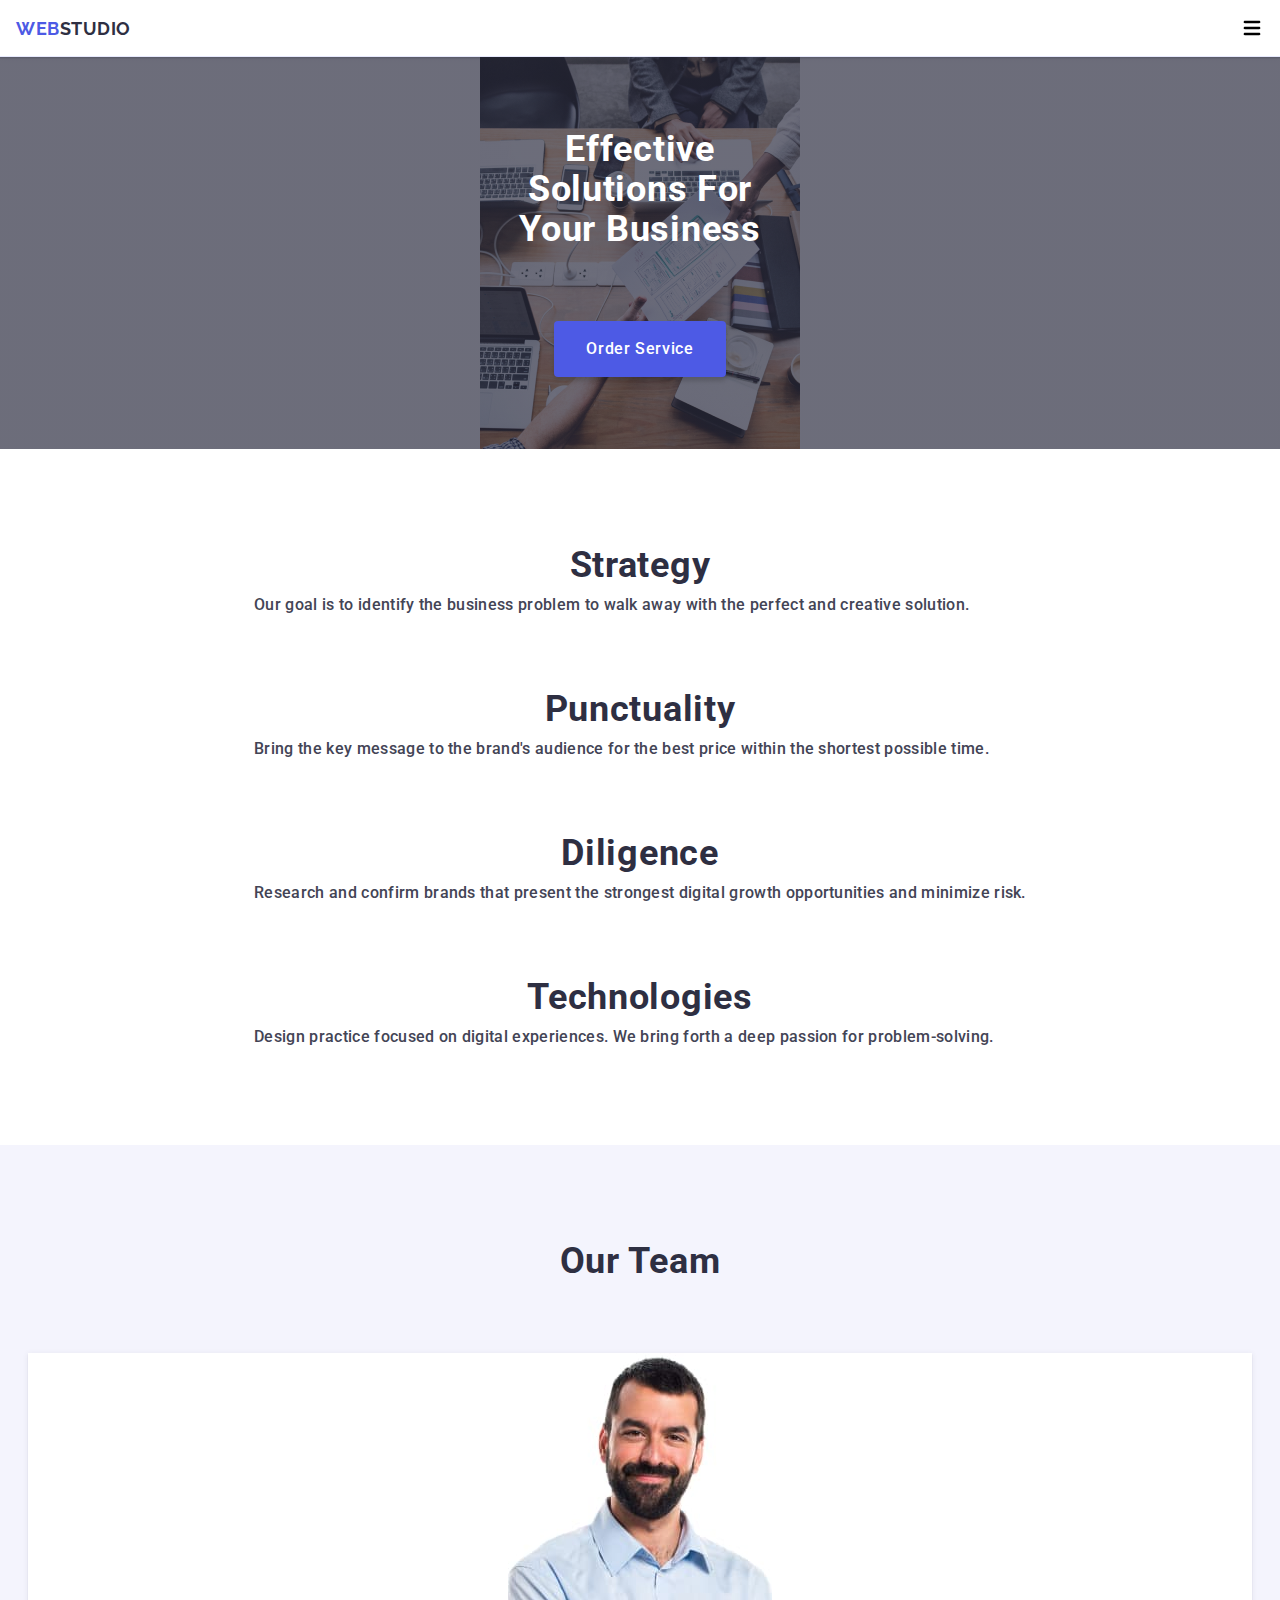
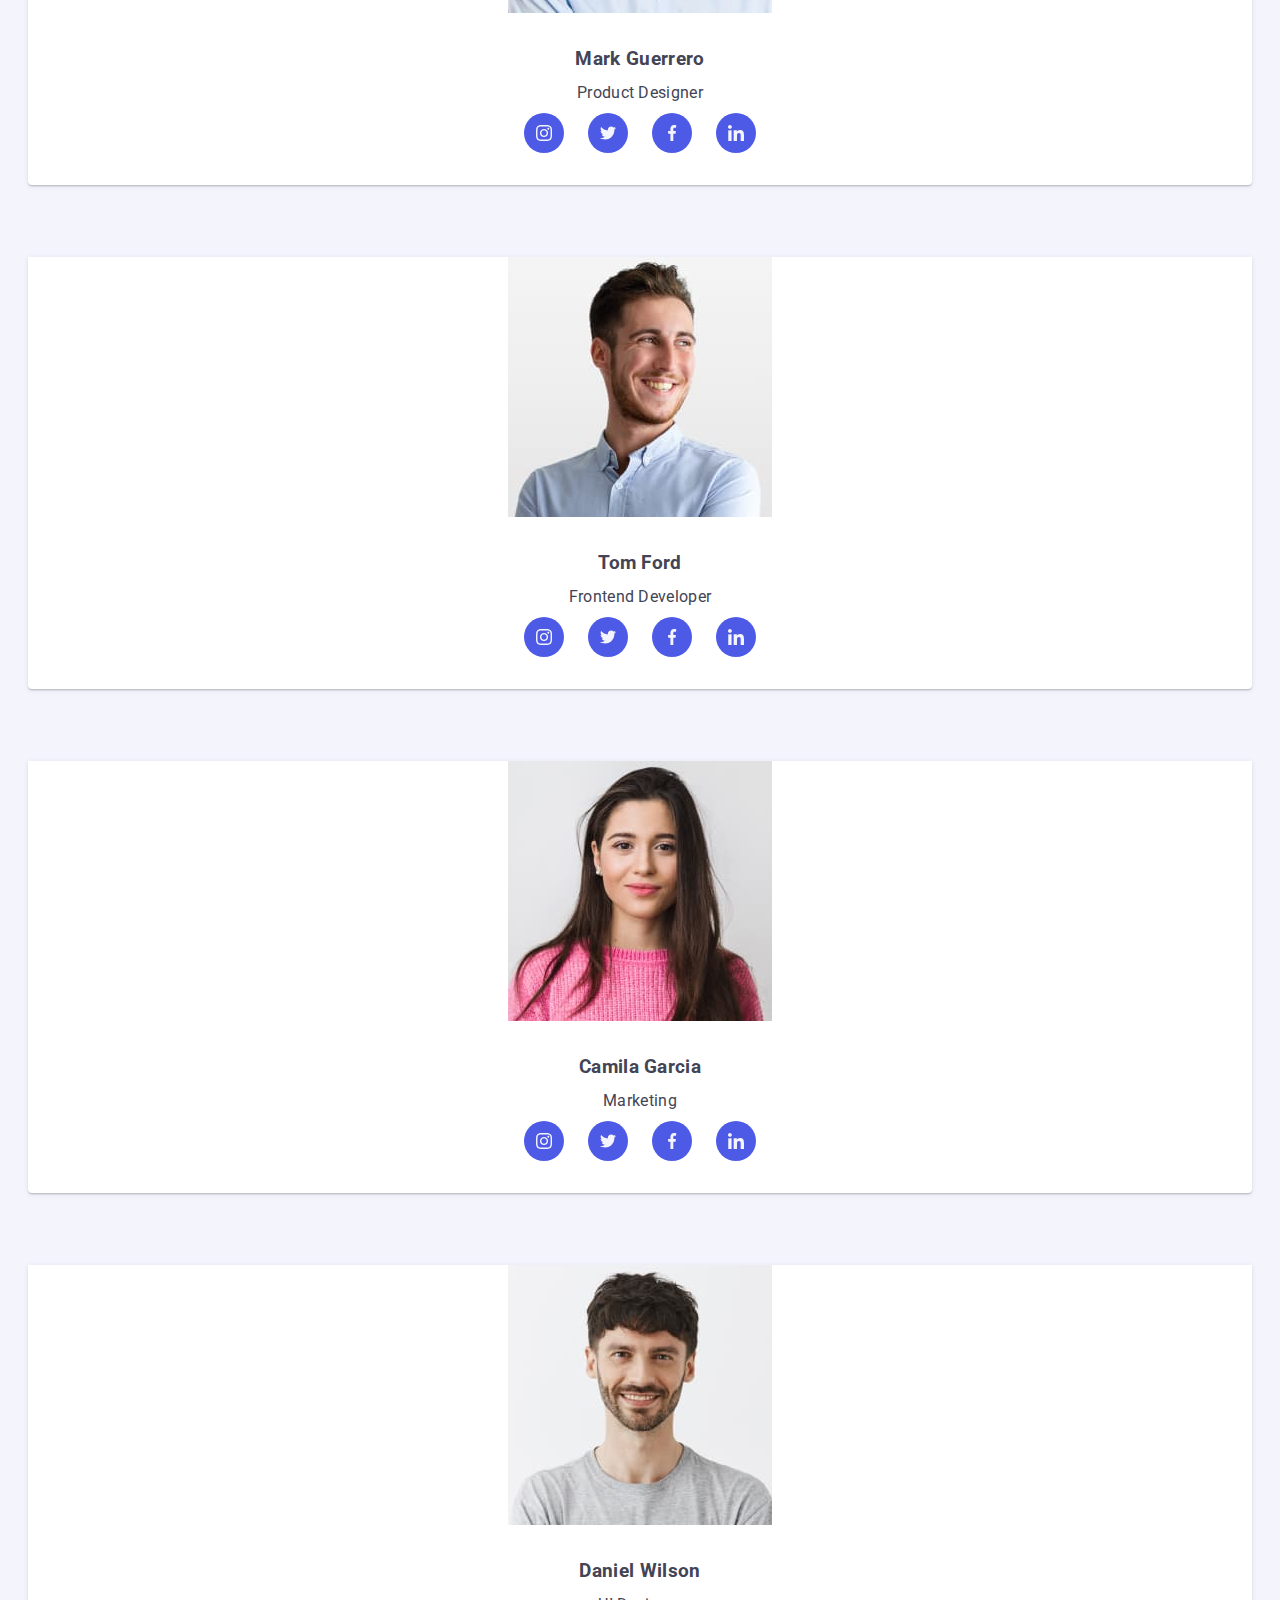
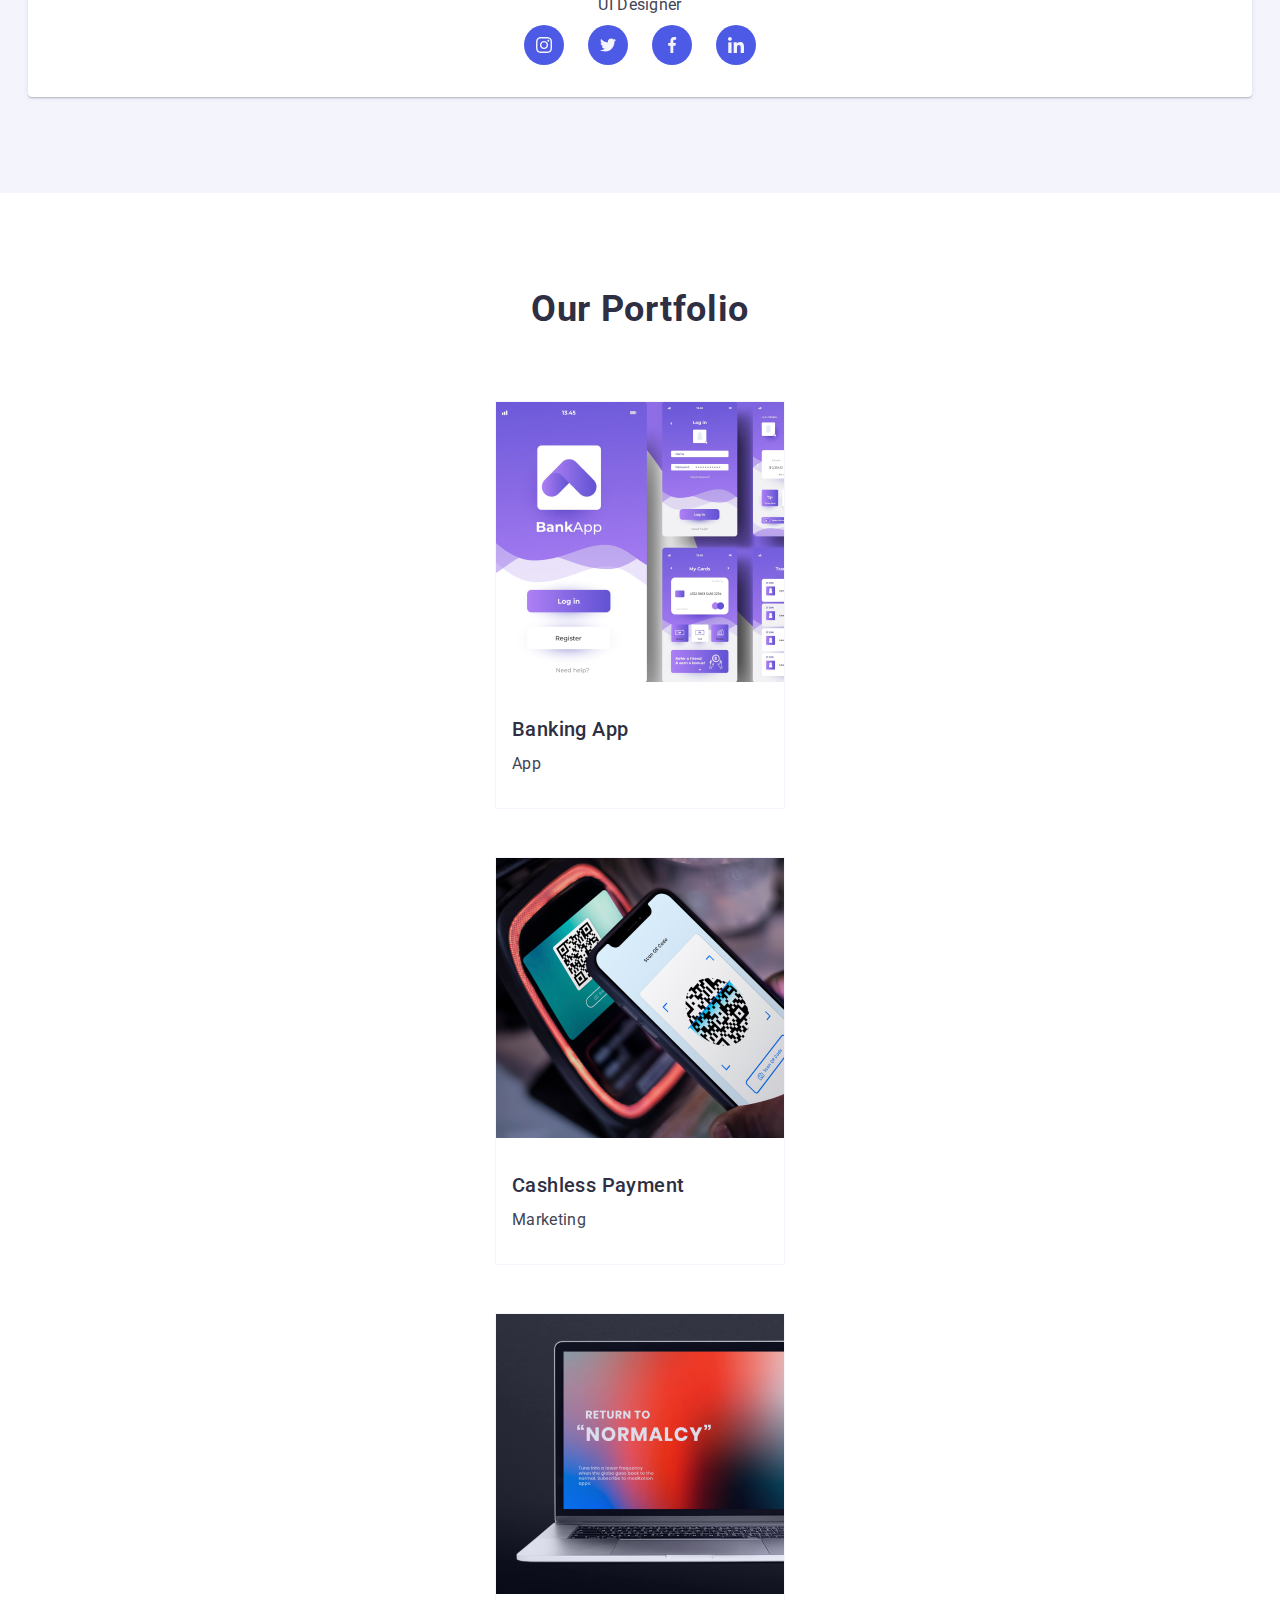
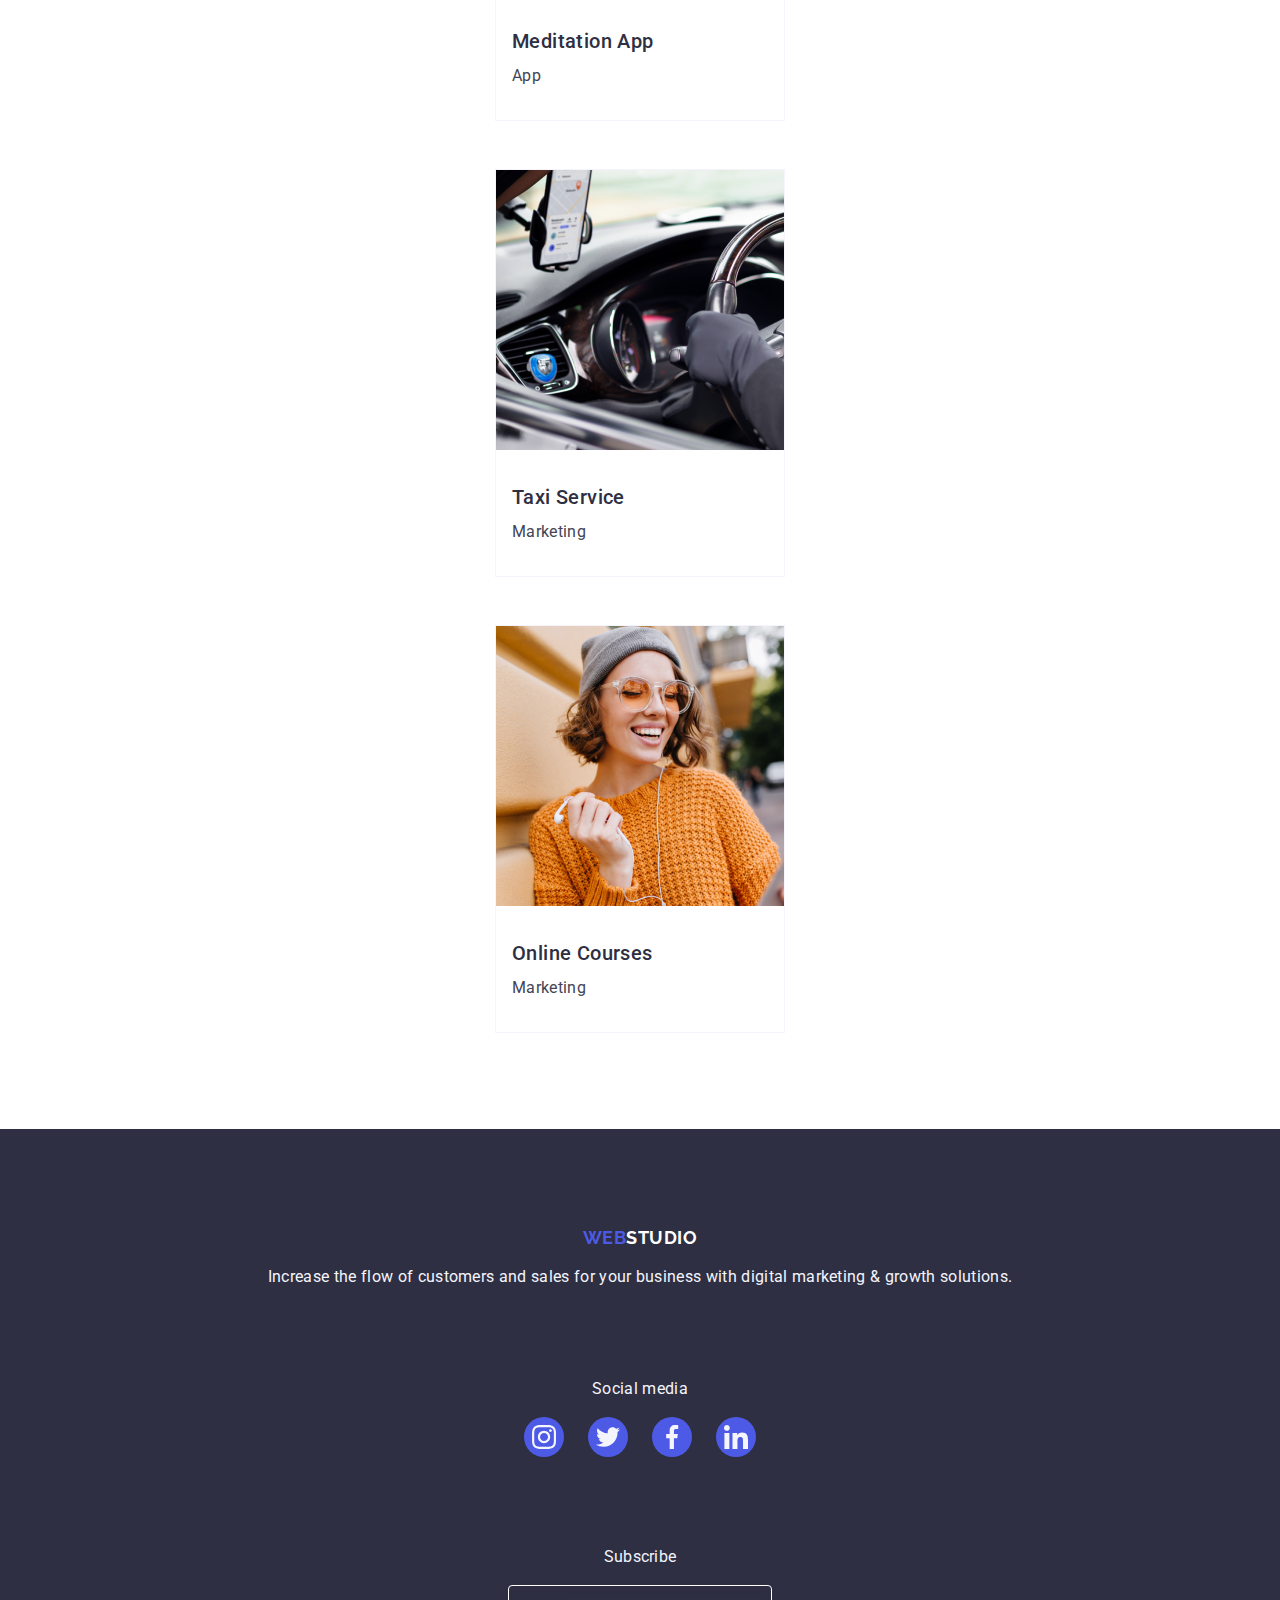
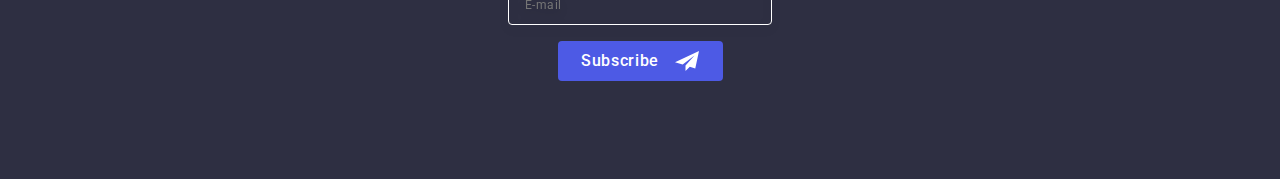
==== index.html @ 16dab391 "kaks" ====
<!DOCTYPE html>
<html lang="en">
<head>
    <meta charset="UTF-8">
    <meta name="description" content="web develop"/>
    <meta name="viewport" content="width=device-width, initial-scale=1.0">
    <link rel="preconnect" href="https://fonts.googleapis.com">
    <link rel="preconnect" href="https://fonts.gstatic.com" crossorigin>
    <link href="https://fonts.googleapis.com/css2?family=Raleway:wght@700&family=Roboto:wght@400;500;700&display=swap" rel="stylesheet">
    <link rel="stylesheet" href="https://cdn.jsdelivr.net/npm/modern-normalize@2.0.0/modern-normalize.min.css">
    <link rel="stylesheet" href="./css/styles.css"/>
    <title>WebStudio</title>
</head>
<body>

<header class="header">
    <div class="box-header container">
        <a class="logo-header" href="./index.html"><span class="blue">Web</span>Studio</a>
        <svg class="icon-menu-header" width="24" height="24">
            <use href="./images/icons.svg#main-menu"></use>
        </svg>
    </div>
</header>

<main>

    <section class="section-one">
        <div class="section-one-box container">
        <h1 class="title-main">Effective Solutions for Your Business</h1>
            <button class="button-main" type="button">Order Service</button>
        </div>
    </section>

    <section class="section-two">
        <div class="box-section-two">
            <ul class="list-strategy container">
                <li class="option-list-strategy">
                    <h3 class="title-list-strategy">Strategy</h3>
                    <p class="paragraf-list-strategy">Our goal is to identify the business problem to walk away with the perfect and creative solution.</p>
                </li>
                <li class="option-list-strategy">
                    <h3 class="title-list-strategy">Punctuality</h3>
                    <p class="paragraf-list-strategy">Bring the key message to the brand's audience for the best price within the shortest possible time.</p>
                </li>
                <li class="option-list-strategy">
                    <h3 class="title-list-strategy">Diligence</h3>
                    <p class="paragraf-list-strategy">Research and confirm brands that present the strongest digital growth opportunities and minimize risk.</p>
                </li>
                <li class="option-list-strategy">
                    <h3 class="title-list-strategy">Technologies</h3>
                    <p class="paragraf-list-strategy">Design practice focused on digital experiences. We bring forth a deep passion for problem-solving.</p>
                </li>
            </ul>
     </div>
    </section>

    <section class="section-three">
        <div class="box-section-three container">
            <h2 class="title-section-three">Our Team</h2>
            <ul class="list-our-team">
                    <li class="option-list-our-team">


                            <img src="./images/markguerrero.jpg" alt="Mark Guerrero, Product Designer"/>


                                <div class="box-list-our-team">
                                    <h3 class="title-box-our-team">Mark Guerrero</h3>
                                    <p class="paragraf-list-our-team">Product Designer</p>
                                        <ul class="list-icon-contacts">
                                            <li class="option-icon">
                                                <a class="circle-icon" href="https://www.instagram.com/m">
                                                    <svg class="icon-social-networks" width="16" height="16">
                                                        <use href="./images/icons.svg#icon-instagram"/>
                                                    </svg>
                                                </a>
                                            </li>
                                            <li class="option-icon">
                                                <a class="circle-icon" href="https://www.twitter.com/">
                                                    <svg class="icon-social-networks" width="16" height="16">
                                                        <use href="./images/icons.svg#icon-twitter"/>
                                                    </svg>
                                                </a>
                                            </li>
                                            <li class="option-icon">
                                                <a class="circle-icon" href="https://www.facebook.com/">
                                                    <svg class="icon-social-networks" width="16" height="16">
                                                        <use href="./images/icons.svg#icon-facebook"/>
                                                    </svg>
                                                </a>
                                            </li>
                                            <li class="option-icon">
                                                <a class="circle-icon" href="https://www.linkedin.com/">
                                                    <svg class="icon-social-networks" width="16" height="16">
                                                        <use href="./images/icons.svg#icon-linkedin"/>
                                                    </svg>
                                                </a>
                                            </li>
                                        </ul>
                                </div> 
                    </li>

                    <li class="option-list-our-team">


                        <img src="./images/tomford.jpg" alt="Tom Ford, Frontend Developer"/>


                            <div class="box-list-our-team">
                                <h3 class="title-box-our-team">Tom Ford</h3>
                                <p class="paragraf-list-our-team">Frontend Developer</p>
                                    <ul class="list-icon-contacts">
                                        <li class="option-icon">
                                            <a class="circle-icon" href="https://www.instagram.com/m">
                                                <svg class="icon-social-networks" width="16" height="16">
                                                    <use href="./images/icons.svg#icon-instagram"/>
                                                </svg>
                                            </a>
                                        </li>
                                        <li class="option-icon">
                                            <a class="circle-icon" href="https://www.twitter.com/">
                                                <svg class="icon-social-networks" width="16" height="16">
                                                    <use href="./images/icons.svg#icon-twitter"/>
                                                </svg>
                                            </a>
                                        </li>
                                        <li class="option-icon">
                                            <a class="circle-icon" href="https://www.facebook.com/">
                                                <svg class="icon-social-networks" width="16" height="16">
                                                    <use href="./images/icons.svg#icon-facebook"/>
                                                </svg>
                                            </a>
                                        </li>
                                        <li class="option-icon">
                                            <a class="circle-icon" href="https://www.linkedin.com/">
                                                <svg class="icon-social-networks" width="16" height="16">
                                                    <use href="./images/icons.svg#icon-linkedin"/>
                                                </svg>
                                            </a>
                                        </li>
                                    </ul>
                            </div> 
                </li>

                <li class="option-list-our-team">


                    <img src="./images/camilagarcia.jpg" alt="Camila Garcia, Marketing"/>


                        <div class="box-list-our-team">
                            <h3 class="title-box-our-team">Camila Garcia</h3>
                            <p class="paragraf-list-our-team">Marketing</p>
                                <ul class="list-icon-contacts">
                                    <li class="option-icon">
                                        <a class="circle-icon" href="https://www.instagram.com/m">
                                            <svg class="icon-social-networks" width="16" height="16">
                                                <use href="./images/icons.svg#icon-instagram"/>
                                            </svg>
                                        </a>
                                    </li>
                                    <li class="option-icon">
                                        <a class="circle-icon" href="https://www.twitter.com/">
                                            <svg class="icon-social-networks" width="16" height="16">
                                                <use href="./images/icons.svg#icon-twitter"/>
                                            </svg>
                                        </a>
                                    </li>
                                    <li class="option-icon">
                                        <a class="circle-icon" href="https://www.facebook.com/">
                                            <svg class="icon-social-networks" width="16" height="16">
                                                <use href="./images/icons.svg#icon-facebook"/>
                                            </svg>
                                        </a>
                                    </li>
                                    <li class="option-icon">
                                        <a class="circle-icon" href="https://www.linkedin.com/">
                                            <svg class="icon-social-networks" width="16" height="16">
                                                <use href="./images/icons.svg#icon-linkedin"/>
                                            </svg>
                                        </a>
                                    </li>
                                </ul>
                        </div> 
            </li>

            <li class="option-list-our-team">


                <img src="./images/danielwilson.jpg" alt="Daniel Wilson, UI Designer"/>


                    <div class="box-list-our-team">
                        <h3 class="title-box-our-team">Daniel Wilson</h3>
                        <p class="paragraf-list-our-team">UI Designer</p>
                            <ul class="list-icon-contacts">
                                <li class="option-icon">
                                    <a class="circle-icon" href="https://www.instagram.com/m">
                                        <svg class="icon-social-networks" width="16" height="16">
                                            <use href="./images/icons.svg#icon-instagram"/>
                                        </svg>
                                    </a>
                                </li>
                                <li class="option-icon">
                                    <a class="circle-icon" href="https://www.twitter.com/">
                                        <svg class="icon-social-networks" width="16" height="16">
                                            <use href="./images/icons.svg#icon-twitter"/>
                                        </svg>
                                    </a>
                                </li>
                                <li class="option-icon">
                                    <a class="circle-icon" href="https://www.facebook.com/">
                                        <svg class="icon-social-networks" width="16" height="16">
                                            <use href="./images/icons.svg#icon-facebook"/>
                                        </svg>
                                    </a>
                                </li>
                                <li class="option-icon">
                                    <a class="circle-icon" href="https://www.linkedin.com/">
                                        <svg class="icon-social-networks" width="16" height="16">
                                            <use href="./images/icons.svg#icon-linkedin"/>
                                        </svg>
                                    </a>
                                </li>
                            </ul>
                    </div> 
                </li>

            </ul>

        </div>

    </section>

    <section class="section-four">

        <div class="box-section-four container">

            <h2 class="title-section-four">Our Portfolio</h2>

            
            <ul class="list-our-portfolio">

                    <li class="option-list-section-four">
                        <img src="./images/bankingapp.jpg" alt="Banking App for users"/>
                        
                        <div class="paragraf-and-title">
                            <h3 class="title-option-section-four">Banking App</h3>
                            <p class="paragraf-option-section-four">App</p>
                        </div>
                    </li>

                    <li class="option-list-section-four">
                        <img src="./images/cashlesspayments.jpg" alt="Cashless payment App for users"/>
                        
                        <div class="paragraf-and-title">
                            <h3 class="title-option-section-four">Cashless Payment</h3>
                            <p class="paragraf-option-section-four">Marketing</p>
                        </div>
                    </li>

                    <li class="option-list-section-four">
                        <img src="./images/meditationapp.jpg" alt="Meditation App for users"/>
                        
                        <div class="paragraf-and-title">
                            <h3 class="title-option-section-four">Meditation App</h3>
                            <p class="paragraf-option-section-four">App</p>
                        </div>
                    </li>

                    <li class="option-list-section-four">
                        <img src="./images/taxiservice.jpg" alt="Taxi Service App for users"/>
                        
                        <div class="paragraf-and-title">
                            <h3 class="title-option-section-four">Taxi Service</h3>
                            <p class="paragraf-option-section-four">Marketing</p>
                        </div>
                    </li>

                    <li class="option-list-section-four">
                        <img src="./images/onlinecourses.jpg" alt="Online Courses App for users"/>
                        
                        <div class="paragraf-and-title">
                            <h3 class="title-option-section-four">Online Courses</h3>
                            <p class="paragraf-option-section-four">Marketing</p>
                        </div>
                    </li>
            </ul>

            </div>

        </section>

    </main>

    <footer class="section-footer">
        <div class="box-section-footer">
            <ul class="list-footer">

                <li class="option-list-footer">
                    <a class="logo-footer" href="./index.html"><span class="blue">Web</span>Studio</a>
                    <p class="paragraf-option-list-footer">Increase the flow of customers and sales for your business with digital marketing & growth solutions.</p>
                </li>

                <li class="option-list-footer">
                    <p class="paragraf-option-list-footer">Social media</p>
                    <ul class="list-icon-contacts list-footers">
                        <li class="option-icon">
                            <a class="circle-icon icon-footer" href="https://www.instagram.com/m">
                                <svg class="icon-social-networks" width="24" height="24">
                                    <use href="./images/icons.svg#icon-instagram"/>
                                </svg>
                            </a>
                        </li>
                        <li class="option-icon">
                            <a class="circle-icon icon-footer" href="https://www.twitter.com/">
                                <svg class="icon-social-networks" width="24" height="24">
                                    <use href="./images/icons.svg#icon-twitter"/>
                                </svg>
                            </a>
                        </li>
                        <li class="option-icon">
                            <a class="circle-icon icon-footer" href="https://www.facebook.com/">
                                <svg class="icon-social-networks" width="24" height="24">
                                    <use href="./images/icons.svg#icon-facebook"/>
                                </svg>
                            </a>
                        </li>
                        <li class="option-icon">
                            <a class="circle-icon icon-footer" href="https://www.linkedin.com/">
                                <svg class="icon-social-networks" width="24" height="24">
                                    <use href="./images/icons.svg#icon-linkedin"/>
                                </svg>
                            </a>
                        </li>
                    </ul>
                </li>

                <li class="option-list-footers">

                    <form class="form-footer"></form>
                        <label class="label-footer">Subscribe</label>
                            <input class="input-footer" type="email" placeholder="E-mail"/>

                            <button class="button-footer" type="submit">Subscribe
                                <svg class="icon-button-send" width="24" height="24">
                                    <use href="./images/icons.svg#send-form"></use>
                                </svg>
                            </button>
                    </form>
                </li>
            </ul>
        </div>

    </footer>

    <div class="box-form">
        <div class="container-form">
                <button type="button" class="button-form">
                    <svg class="icon-form" width="8" height="8">
                        <use href="./images/icons.svg#close-icon"></use>
                    </svg>
                </button>
            <p class="text-form">Leave your contacts and we will call you back</p>
                <form class="form-page">
                    <div class="list-input-form">
                        <label class="label-form" for="user-name">Name</label>
                            <div class="icons-and-input">
                                <input class="form-input" name="user-name" id="user-name" type="text"/>
                                    <svg class="icon-user" width="18" height="24">
                                        <use class="icon-size" href="./images/icons.svg#icon-user"></use>
                                    </svg>
                            </div>
                    </div>
                    <div class="list-input-form">
                        <label class="label-form" for="user-tel">Phone</label>
                            <div class="icons-and-input">
                                <input class="form-input" name="user-tel" id="user-tel" type="tel"/>
                                    <svg class="icon-user" width="18" height="24">
                                        <use class="icon-size" href="./images/icons.svg#icon-tel"></use>
                                    </svg>
                            </div>
                    </div>
                    <div class="list-input-form">
                        <label class="label-form" for="user-mail">Email</label>
                            <div class="icons-and-input">
                                <input class="form-input" name="user-mail" id="user-mail" type="email"/>
                                    <svg class="icon-user" width="18" height="24">
                                        <use class="icon-size" href="./images/icons.svg#icon-mail"></use>
                                    </svg>
                            </div>
                    </div>
                    <div class="icons-and-comment">
                        <label class="label-form" for="user-comment">Comment</label>
                        <textarea id="user-comment" name="user-comment" placeholder="Text input" class="comment-section"></textarea>
                    </div>
                    <div class="container-checkbox">
                        <input id="user-privacy" type="checkbox" value="true" name="user-privacy" class="input-user-privacy visually-hidden"/>
                        <label class="text-accept-privacy" for="user-privacy" >
                            <span class="link-ruls-privacy">
                                <svg class="icon-users" width="10" height="8">
                                    <use href="./images/icons.svg#icon-accept"></use>
                                </svg>
                            </span>I accept the terms and conditions of the <a class="privacy" href=""> Privacy Policy</a></label>
                    </div>
                    <button type="button" class="button-send-formularz">Send</button>
                </form>
        </div>
</div>

</body>
</html>
---- css/styles.css ----
body {
    font-size: 16px;
    font-family: 'Roboto', sans-serif;       
    background-color: #FFFFFF;
    line-height: 1.5;
    color: #434455;
    letter-spacing: 0.02em;
}
a {
    text-decoration: none;
    display: block;
}
ul {
    list-style-type: none;
}
.container {
    margin: 0 auto;
    padding: 0 16px;
}

/*///////////header///////////*/

.logo-header {
    color: var(--NAVY-BLUE, #2E2F42);
    font-family: Raleway;
    font-size: 18px;
    font-weight: 700;
    line-height: 21px; 
    letter-spacing: 0.54px;
    text-transform: uppercase;
    padding: 17.5px 0;
    transition: color 300ms cubic-bezier(0.4, 0, 0.2, 1);
}
.blue {
    color: var(--IRIS, #4D5AE5);
    font-family: Raleway;
    font-size: 18px;
    font-weight: 700;
    line-height: 21px;
    letter-spacing: 0.54px;
    text-transform: uppercase;
}
.logo-header:hover,
.logo-header:focus {
    color: red;
}
.blue {
    transition: color 300ms cubic-bezier(0.4, 0, 0.2, 1);
}
.blue:hover,
.blue:focus {
    color: red;
}
.box-header {
    display: flex;
    justify-content: space-between;
    align-items: center;
}
.header {
    border-bottom: 1px solid var(--CORNFLOWER, #E7E9FC);
    background: var(--WHITE, #FFF);
    box-shadow: 0px 1px 6px 0px rgba(46, 47, 66, 0.08), 0px 1px 1px 0px rgba(46, 47, 66, 0.16), 0px 2px 1px 0px rgba(46, 47, 66, 0.08);
}
.icon-menu-header {
    transition: background-color 250ms cubic-bezier(0.4, 0, 0.2, 1);
    transition: fill 250ms cubic-bezier(0.4, 0, 0.2, 1);
    border-radius: 4px
}
.icon-menu-header:hover,
.icon-menu-header:focus {
    background-color: #4D5AE5;
    fill: white;
}

/*///////////header///////////*/

/*///////////section one/////////////*/

.section-one {
    display: flex;
    background-image: linear-gradient(rgba(46, 47, 66, 0.7), rgba(46, 47, 66, 0.7)), url(../images/Dark-bg.jpg);
    background-repeat: no-repeat;
    background-position: center;
}
.section-one-box {
    display: flex;
    flex-direction: column;
    align-items: center;
    justify-content: center;
    padding: 72px 0;
}
.button-main {
    border-radius: 4px;
    background: var(--IRIS, #4D5AE5);
    box-shadow: 0px 4px 4px 0px rgba(0, 0, 0, 0.15);
    color: white;
    padding: 16px 32px;
    border: none;
    transition: fill 250ms cubic-bezier(0.4, 0, 0.2, 1);
    cursor: pointer;
    color: var(--WHITE, #FFF);
    font-weight: 500;
    line-height: 24px;
    letter-spacing: 0.64px;
 }
 .button-main:hover,
 .button-main:focus {
    background-color: #404BBF;
 }
 .title-main {
    text-align: center;
    font-size: 36px;
    font-weight: 700;
    line-height: 40px; 
    letter-spacing: 0.72px;
    text-transform: capitalize;
    color:#FFF;
    width: 288px;
    margin-top: 0;
    margin-bottom: 72px;
 }

 /*///////////section one/////////////*/

/*/////////section two///////*/

.section-two {
    display: flex;
    justify-content: center;
    align-items: center;
}
.list-strategy {
    display: flex;
    flex-direction: column;
    gap: 72px;
    justify-content: center;
}
.box-section-two {
    display: flex;
    padding: 96px 0;
}
.title-list-strategy {
    margin-top: 0;
    margin-bottom: 8px;
    color: var(--NAVY-BLUE, #2E2F42);
    text-align: center;
    font-size: 36px;
    font-weight: 700;
    line-height: 40px; 
    letter-spacing: 0.72px;
    text-transform: capitalize; 
}
.paragraf-list-strategy {
    margin: 0;
    color: var(--SLATE, #434455);
    font-size: 16px;
    font-weight: 500;
    line-height: 24px; 
    letter-spacing: 0.32px; 
}

/*/////////section two///////*/

/*/////////section three///////*/

.section-three {
    background-color: #F4F4FD;
}
.box-section-three {
    padding: 96px 0;
}
.title-section-three {
    margin-bottom: 72px;
    text-align: center;
    margin-top: 0;
    color: var(--NAVY-BLUE, #2E2F42);
    font-size: 36px;
    font-weight: 700;
    line-height: 40px; 
    letter-spacing: 0.72px;
    text-transform: capitalize;
}
.list-our-team {
    margin-top: 0;
    margin-bottom: 0;
    gap: 72px;
    display: flex;
    flex-direction: column;
    padding: 0 28px;
}
.option-list-our-team {
    display: flex;
    flex-direction: column;
    gap: 32px;
    align-items: center; 
    background-color: #FFF;
    padding-bottom: 32px;
    border-radius: 0px 0px 4px 4px;
    box-shadow: 0px 2px 1px 0px rgba(46, 47, 66, 0.08), 0px 1px 1px 0px rgba(46, 47, 66, 0.16), 0px 1px 6px 0px rgba(46, 47, 66, 0.08);
}
.list-icon-contacts {
    display: flex;
    flex-direction: row;
    gap: 24px;
    padding-left: 0;
}
.title-box-our-team {
    text-align: center;
    margin-top: 0;
    margin-bottom: 8px;
}
.paragraf-list-our-team {
    text-align: center;
    margin-top: 0;
    margin-bottom: 8px;
}
.circle-icon {
    background-color: var(--IRIS, #4D5AE5);
    border-radius: 50%;
    display: flex;
    justify-content: center;
    align-items: center;
    width: 40px;
    height: 40px;
}
.icon-social-networks {
    fill: #F4F4FD;
}
.circle-icon:hover,
.circle-icon:focus {
    background-color: #404BBF;
    transition: fill 250ms cubic-bezier(0.4, 0, 0.2, 1);
}

/*//////////section three /////////*/

/*//////////section four /////////*/

.option-list-section-four {
    display: flex;
    justify-content: center;
    flex-direction: column;
    gap: 32px;
    padding-bottom: 32px;
    border: 1px solid var(--CLOUD, #F4F4FD);
    transition: box-shadow 250ms cubic-bezier(0.4, 0, 0.2, 1);
}
.option-list-section-four:hover,
.option-list-section-four:focus {
    box-shadow: 0px 2px 1px 0px rgba(46, 47, 66, 0.08), 0px 1px 1px 0px rgba(46, 47, 66, 0.16), 0px 1px 6px 0px rgba(46, 47, 66, 0.08);
}
.list-our-portfolio {
    display: flex;
    align-items: center;
    flex-direction: column;
    gap: 48px;
    justify-content: center;
    padding-left: 0;
    margin: 0;
}
.title-section-four {
    margin-top: 0;
    margin-bottom: 72px;
    text-align: center;
    color: var(--NAVY-BLUE, #2E2F42);
    font-size: 36px;
    font-weight: 700;
    line-height: 40px; 
    letter-spacing: 0.72px;
    text-transform: capitalize;
}
.box-section-four {
    padding: 96px 0;
}
.paragraf-and-title {
    padding: 0 16px;
}
.title-option-section-four {
    margin-top: 0;
    margin-bottom: 8px;
    color: var(--NAVY-BLUE, #2E2F42);
    font-size: 20px;
    font-weight: 500;
    letter-spacing: 0.4px;
}
.paragraf-option-section-four {
    margin: 0;
    color: var(--SLATE, #434455);
    line-height: 24px; 
    letter-spacing: 0.32px;
}

/*/////////section four////////*/

/*////////footer///////////*/

.logo-footer:hover,
.logo-footer:focus {
    color: red;
}
.list-footer {
    padding: 0 16px;
    margin: 0;
    display: flex;
    flex-direction: column;
    gap: 72px;
}
.icon-footer {
    transition: background-color 250ms cubic-bezier(0.4, 0, 0.2, 1);
}
.box-section-footer {
    padding: 97.5px 0;
}
.section-footer {
    background-color: var(--NAVY-BLUE, #2E2F42);
}
.logo-footer {
    font-family: Raleway;
    font-size: 18px;
    font-weight: 700;
    line-height: 21px;
    letter-spacing: 0.54px;
    text-transform: uppercase; 
    color: white;
    transition: fill 250ms cubic-bezier(0.4, 0, 0.2, 1);
    text-align: center;
    margin-bottom: 17.5px;
}
.paragraf-option-list-footer {
    color: var(--CLOUD, #F4F4FD);
    line-height: 24px; 
    letter-spacing: 0.32px;
    margin-top: 0;
    margin-bottom: 16px;
    text-align: center;
}
.list-footers {
    justify-content: center;
    align-items: center;
}
.button-footer {
    min-width: 165px;
    height: 40px;
    display: flex;
    justify-content: center;
    align-items: center;
    font-family: "Roboto", sans-serif;
    font-size: 16px;
    font-weight: 500;
    line-height: 1.5;
    letter-spacing: 0.04em;
    color: #ffffff;
    cursor: pointer;
    background-color: #4D5AE5;
    border: none;
    transition: background-color 250ms cubic-bezier(0.4, 0, 0.2, 1);
    border-radius: 4px;
}
.label-footer {
    color: var(--CLOUD, #F4F4FD);
    line-height: 24px; 
    letter-spacing: 0.32px;
    margin-top: 0;
    text-align: center;
}
.option-list-footers {
    display: flex;
    flex-direction: column;
    gap: 16px;
    align-items: center;
}
.input-footer {
    width: 264px;
    height: 40px;
    border: 1px solid #ffffff;
    background-color: transparent;
    font-size: 12px;
    line-height: 1.5;
    letter-spacing: 0.04em;
    padding-left: 16px;
    filter: drop-shadow(0px 4px 4px rgba(0, 0, 0, 0.15));
    border-radius: 4px;
    color: #ffffff;
}
.icon-button-send {
    margin-left: 16px;
}
.button-footer:hover,
.button-footer:focus {
    background-color: #404BBF; 
}
.icon-footer:hover,
.icon-footer:focus {
    background-color: #31D0AA;
}

/*////////footer//////////////*/

/*////////form//////////////*/

.box-form {
    position: fixed;
    top: 0; 
    left: 0; 
    width: 100%;
    height: 100%;
    background-color: rgba(46, 47, 66, 0.4);
    transition: opacity 250ms cubic-bezier(0.4, 0, 0.2, 1), visibility 250ms cubic-bezier(0.4, 0, 0.2, 1); 
    opacity: 0;
    visibility: hidden;
    pointer-events: none;
}
.is-open {
    opacity: 1;
    visibility: visible;
    pointer-events: auto;
}
.container-form {
    position: absolute;
    top: 50%;
    left: 50%;
    transform: translate(-50%, -50%) scale(1); 
    background: #fcfcfc; 
    box-shadow: 0px 1px 1px rgba(0, 0, 0, 0.14), 0px 1px 3px rgba(0, 0, 0, 0.12), 0px 2px 1px rgba(0, 0, 0, 0.2); 
    border-radius: 4px;
    transition: transform 250ms cubic-bezier(0.4, 0, 0.2, 1); 
    padding: 72px 24px 24px 24px; 
}
.button-form {
    position: absolute; 
    top: 24px; 
    right: 24px;
    width: 24px; 
    height: 24px; 
    border-radius: 50%; 
    display: flex;
    align-items: center; 
    justify-content: center; 
    background-color: #e7e9fc; 
    border: 1px solid rgba(0, 0, 0, 0.1); 
    padding: 0; 
    cursor: pointer; 
    transition: background-color 250ms cubic-bezier(0.4, 0, 0.2, 1), border 250ms cubic-bezier(0.4, 0, 0.2, 1); 
}
.button-form:hover,
.button-form:focus {
    background-color: #404bbf;
    border: none; 
    fill: #ffffff;
}
.icon-form {
    transition: fill 250ms cubic-bezier(0.4, 0, 0.2, 1); 
}
.text-form {
    font-weight: 500;
    font-size: 16px; 
    line-height: 1.5; 
    text-align: center;
    letter-spacing: 0.02em;
    color: #2E2F42;
    margin-bottom: 16px; 
    margin-top: 0;
}
.list-input-form {
    margin-bottom: 8px;
}
.label-form {
    font-size: 12px;
    line-height: 1.17;
    letter-spacing: 0.04em;
    color: #8e8f99;
    display: block;
    margin-bottom: 4px; 
}
.icons-and-input {
    position: relative; 
}
.form-input {
    width: 100%;
    height: 40px;
    border: 1px solid rgba(46, 47, 66, 0.4); 
    border-radius: 4px; 
    background-color: transparent; 
    padding-left: 38px; 
    outline: transparent; 
    transition: border-color 250ms cubic-bezier(0.4, 0, 0.2, 1); 
} 
.form-input:focus {
    border-color: #4D5AE5;
}
.icon-user {
    position: absolute;
    left: 16px;
    top: 50%; 
    transform: translateY(-50%);
    transition: fill 250ms cubic-bezier(0.4, 0, 0.2, 1);
    fill: #2E2F42;
} 
.form-input:focus + .icon-user {
    fill: #4D5AE5;
}
.input-user-privacy:checked + label .link-ruls-privacy {
    fill: white;
    background-color: #4D5AE5;
    border: none;
}
.link-ruls-privacy:checked {
    background-color: #4D5AE5;
}
.icons-and-comment {
    margin-bottom: 16px;
}
.comment-section {
    width: 100%;
    height: 120px; 
    font-size: 12px;
    line-height: 1.17;
    letter-spacing: 0.04em;
    color: rgba(46, 47, 66, 0.4); 
    border: 1px solid rgba(46, 47, 66, 0.4);
    border-radius: 4px;
    background-color: transparent;
    padding: 8px 16px;
    outline: transparent;
    display: block;
    resize: none; 
    transition: border-color 250ms cubic-bezier(0.4, 0, 0.2, 1);
}
.comment-section:focus {
    border-color: #4D5AE5; 
}
.container-checkbox {
    margin-bottom: 24px;
}
.text-accept-privacy {
    font-size: 12px; 
    line-height: 1.17;
    letter-spacing: 0.04em;
    display: block;
    color: #8e8f99;
}
.link-ruls-privacy {
    display: inline-flex;
    width: 16px; 
    height: 16px; 
    border: 1px solid rgba(46, 47, 66, 0.4); 
    border-radius: 2px; 
    transition: background-color 250ms cubic-bezier(0.4, 0, 0.2, 1), border 250ms cubic-bezier(0.4, 0, 0.2, 1), fill 250ms cubic-bezier(0.4, 0, 0.2, 1);
    align-items: center; 
    justify-content: center;
    margin-right: 8px;
    position: relative;
    fill: transparent;
}
.input-user-privacy:checked + label .link-ruls-privacy {
    background-color: #404bbf;
    border: none; 
    fill: #F4F4FD; 
}
.input-user-privacy:focus + label .link-ruls-privacy {
    background-color: #404bbf;
    border: none; 
    fill: #F4F4FD; 
}
.icon-users {
    display: inline-block;
    fill: transparent;
}
.privacy {
    color:  #4d5ae5; 
    text-decoration: underline;
}
.button-send-formularz {
    display: block;
    min-width: 169px;
    height: 56px;
    font-family: "Roboto", sans-serif;
    font-size: 16px;
    font-weight: 500;
    line-height: 1.5;
    letter-spacing: 0.04em;
    color: #ffffff;
    cursor: pointer;
    background-color: #4D5AE5;
    border: none; 
    border-radius: 4px;
    font-size: 16px;
    font-weight: 500;
    line-height: 1.5;
    letter-spacing: 0.04em;
    transition: background-color 250ms cubic-bezier(0.4, 0, 0.2, 1); 
    margin: 0 auto;
}
.button-send-formularz:hover {
    background-color: #404BBF;
}
.visually-hidden {
    position: absolute;
    width: 1px;
    height: 1px;
    margin: -1px;
    border: 0;
    padding: 0;
    white-space: nowrap;
    clip-path: inset(100%);
    clip: rect(0,0,0,0);
    overflow: hidden;
}
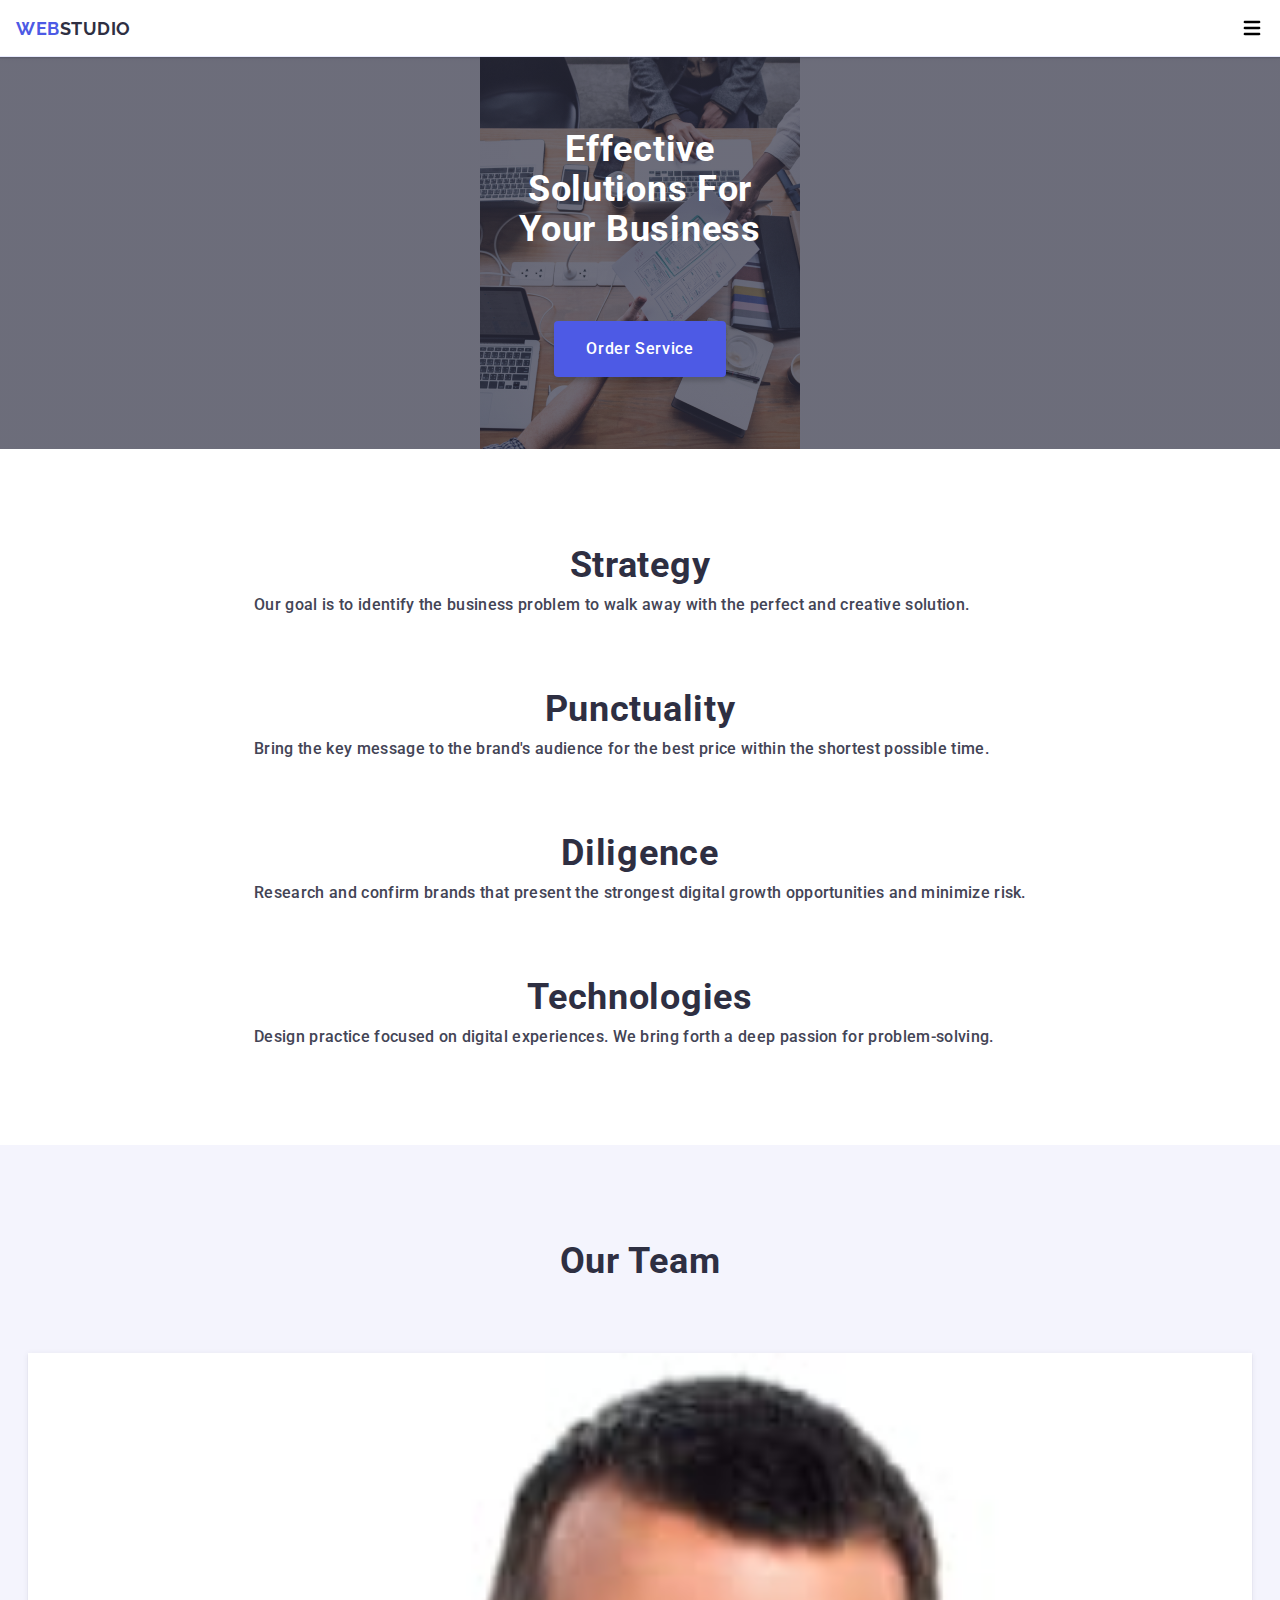
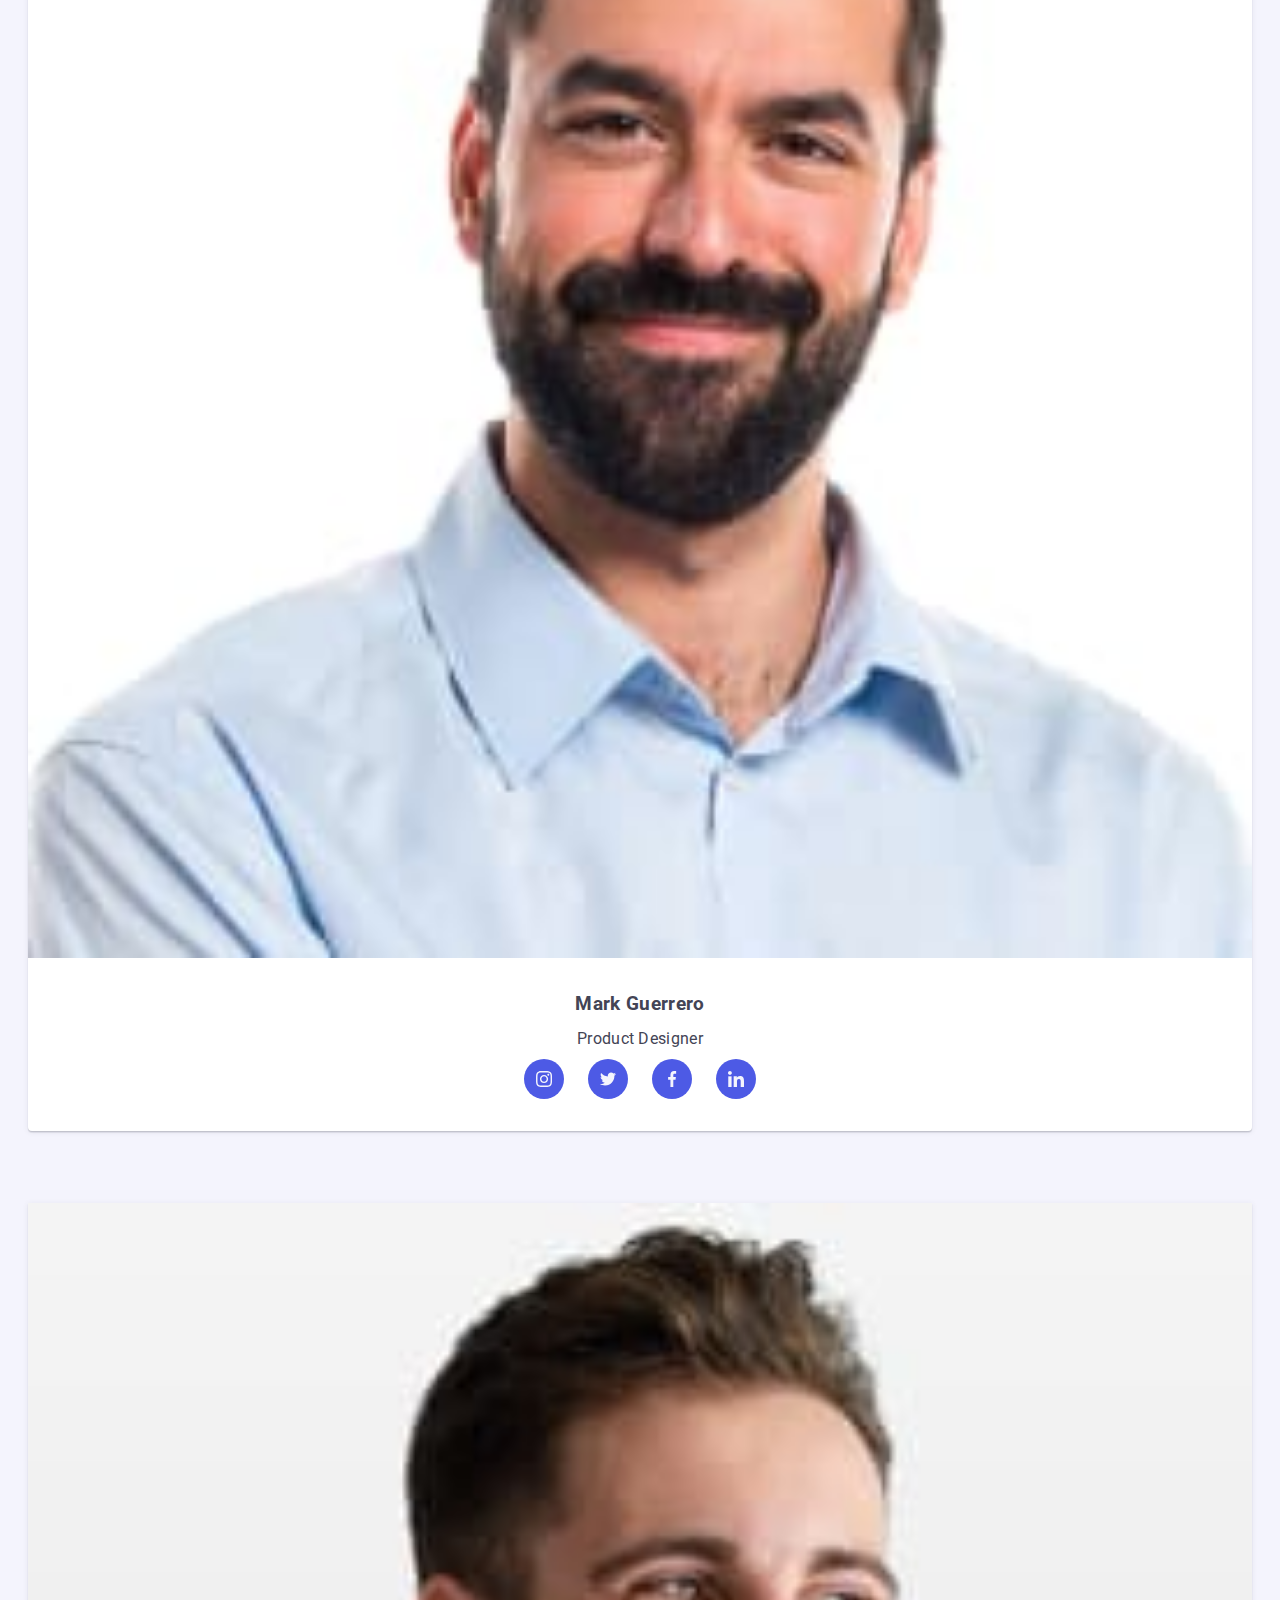
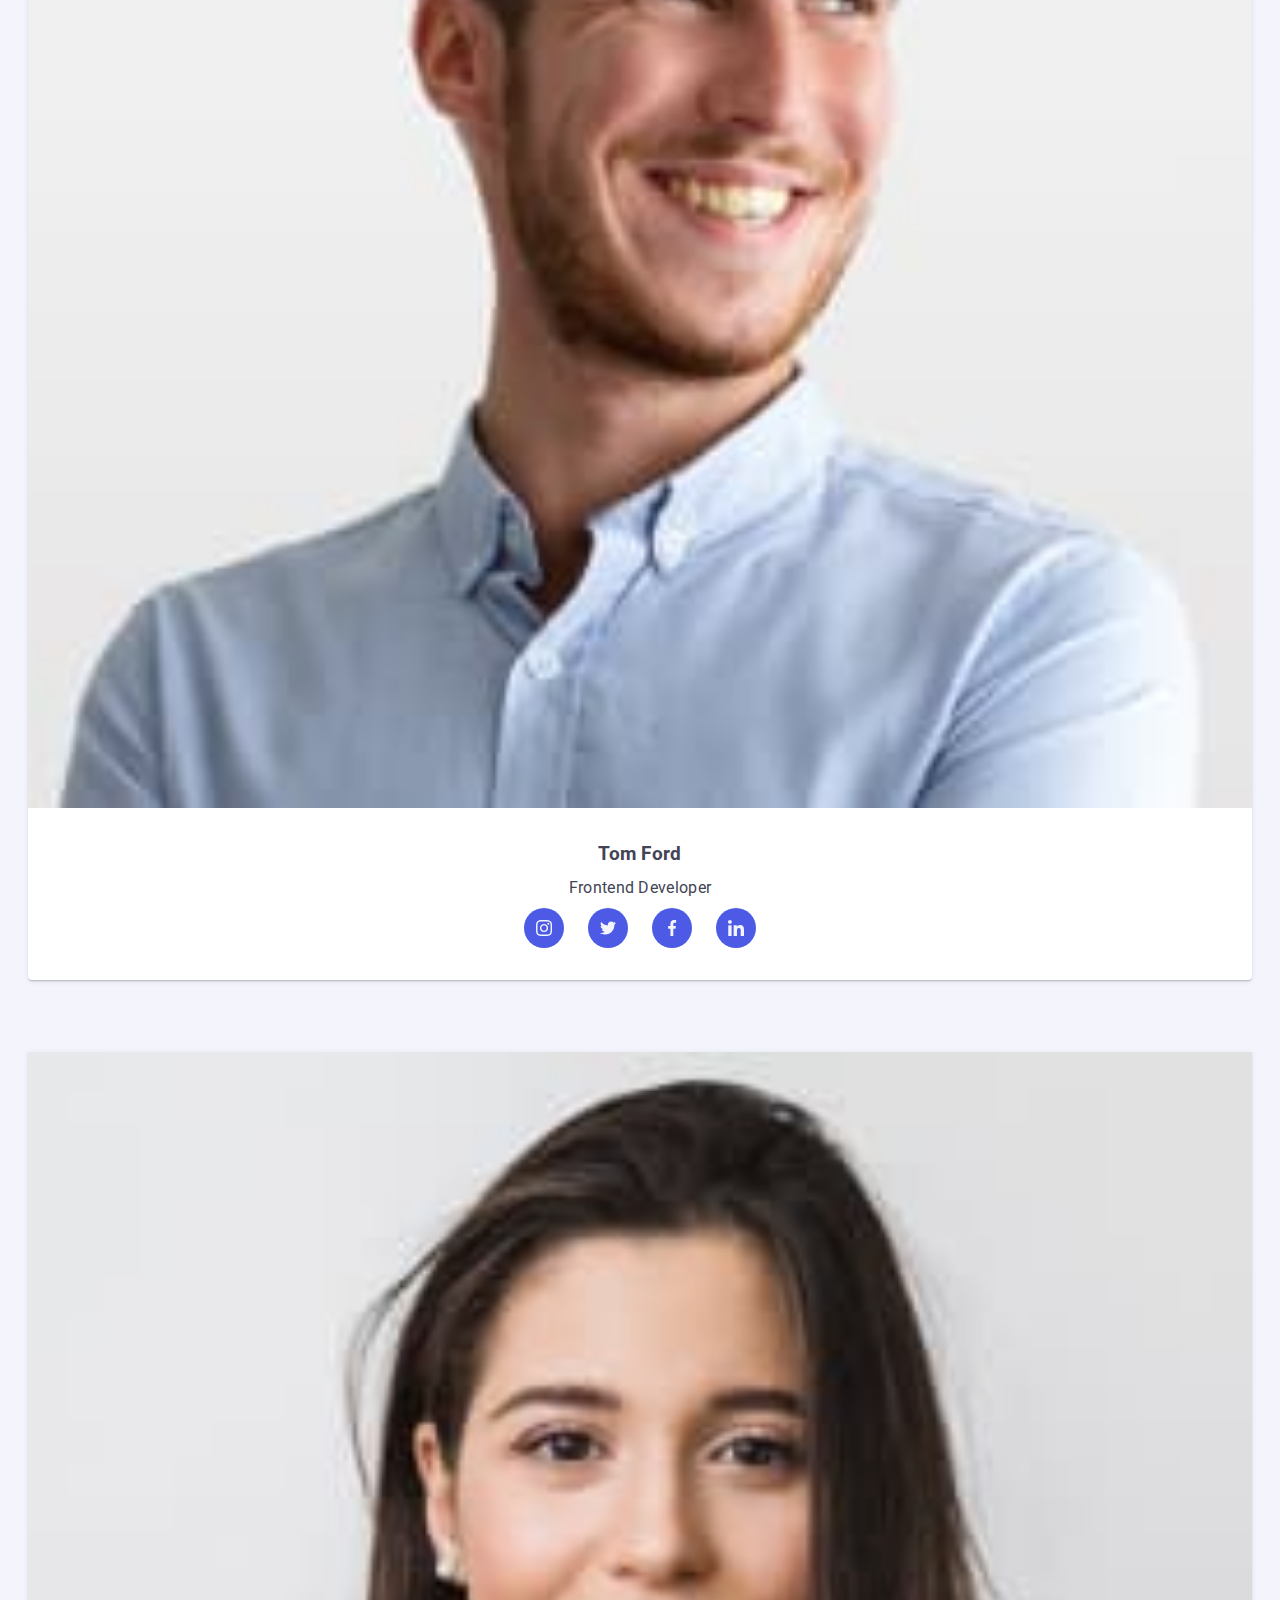
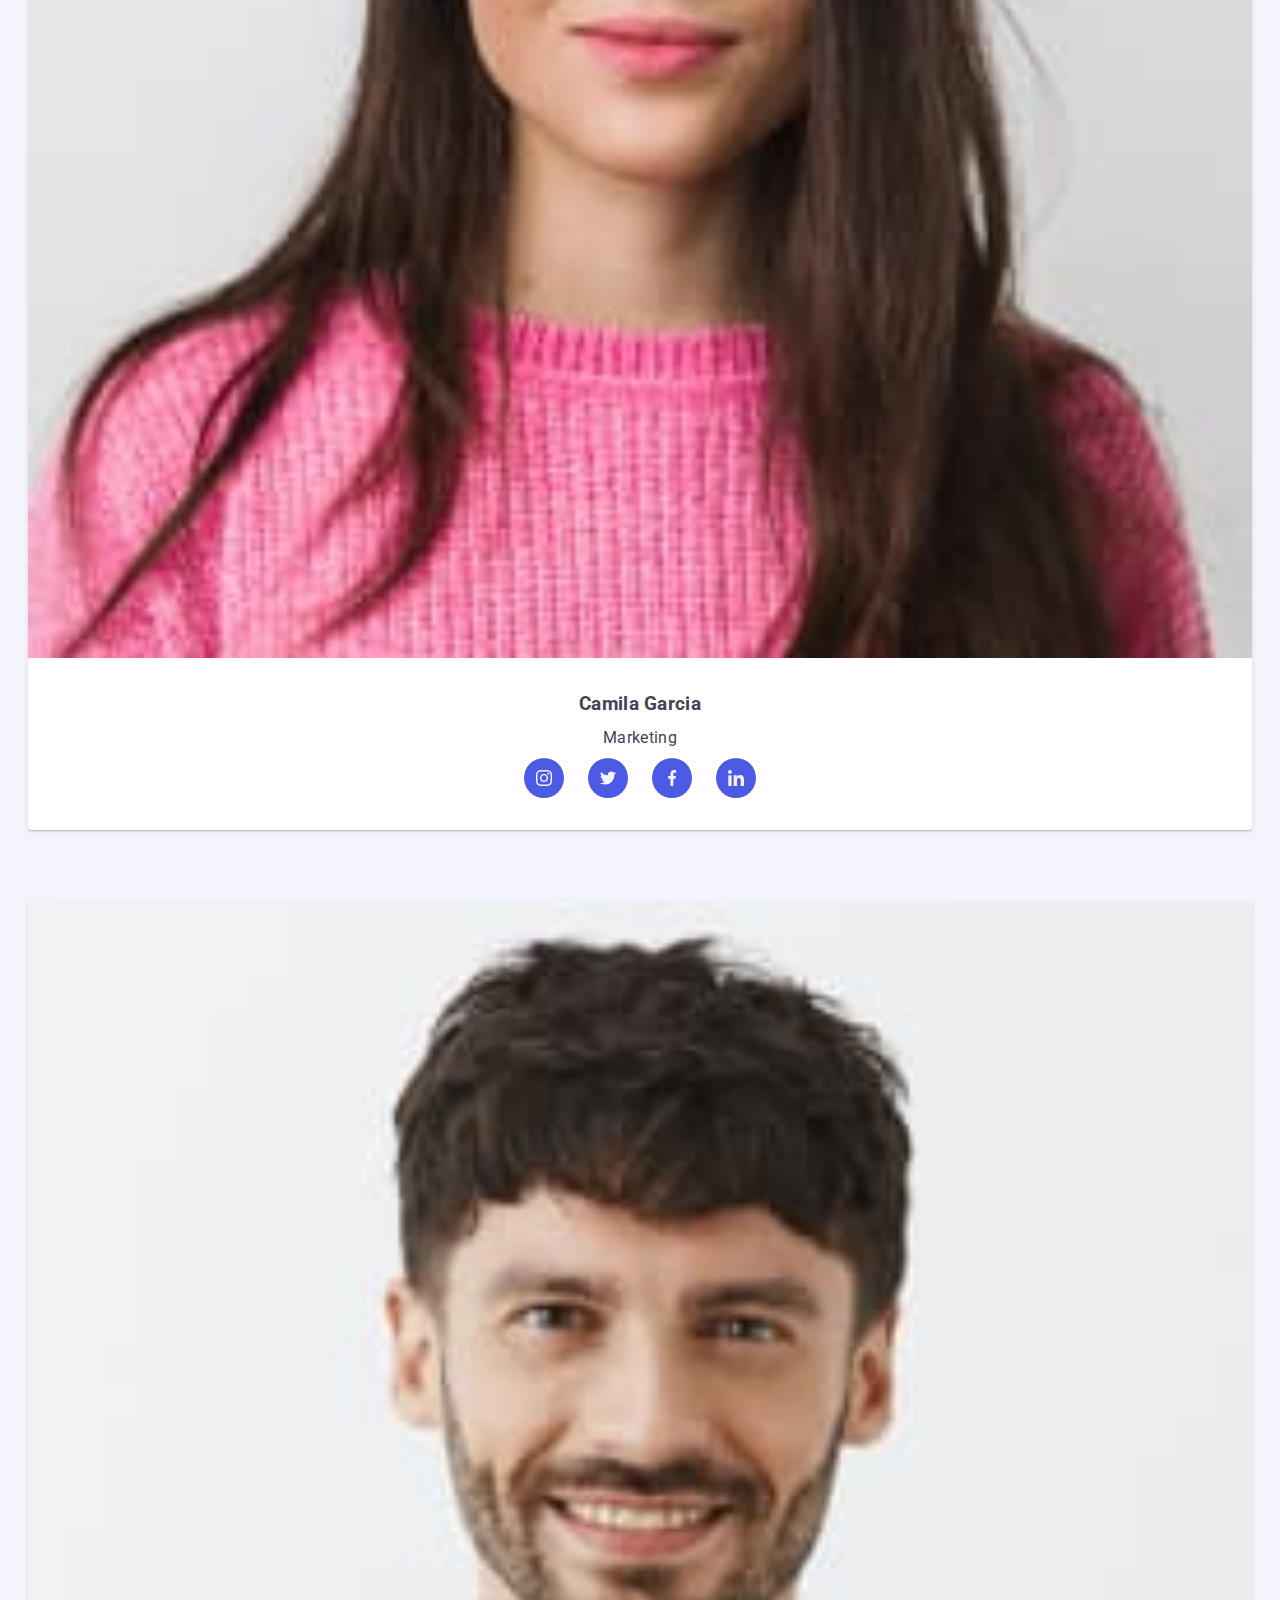
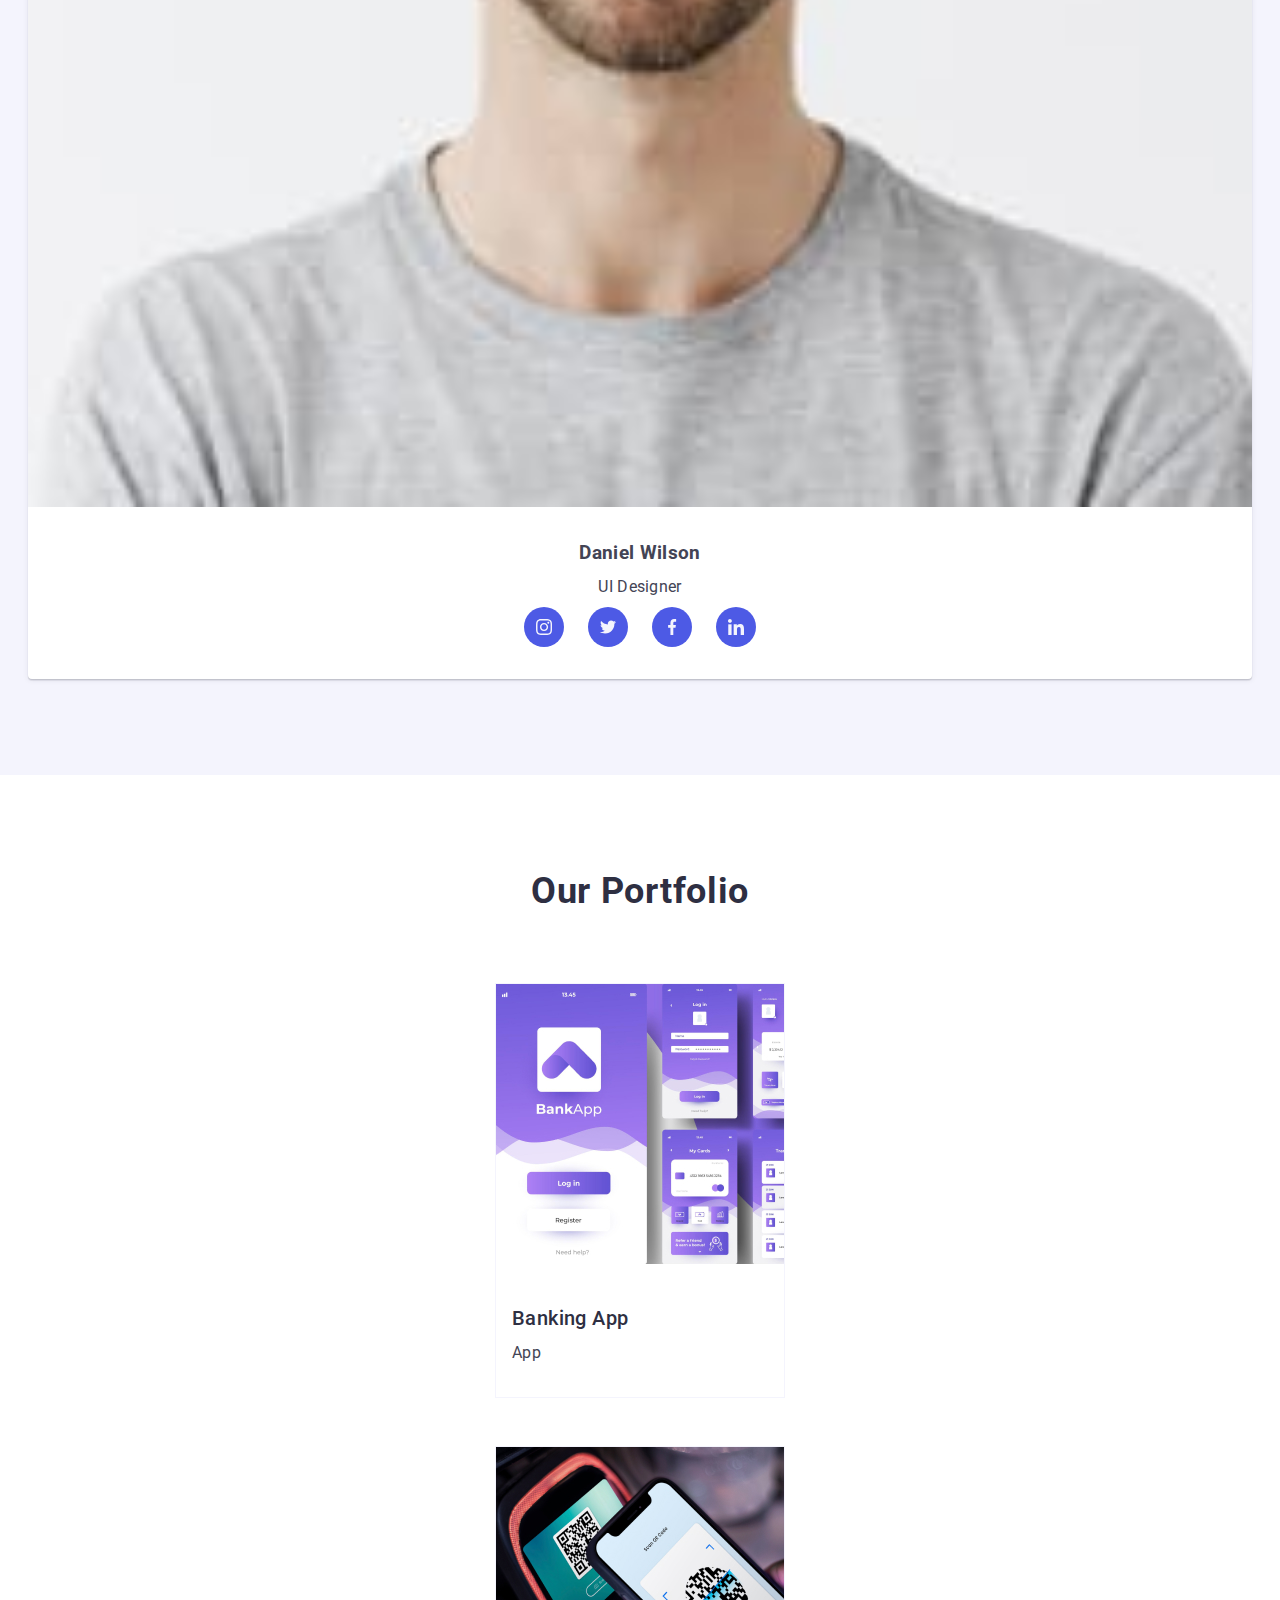
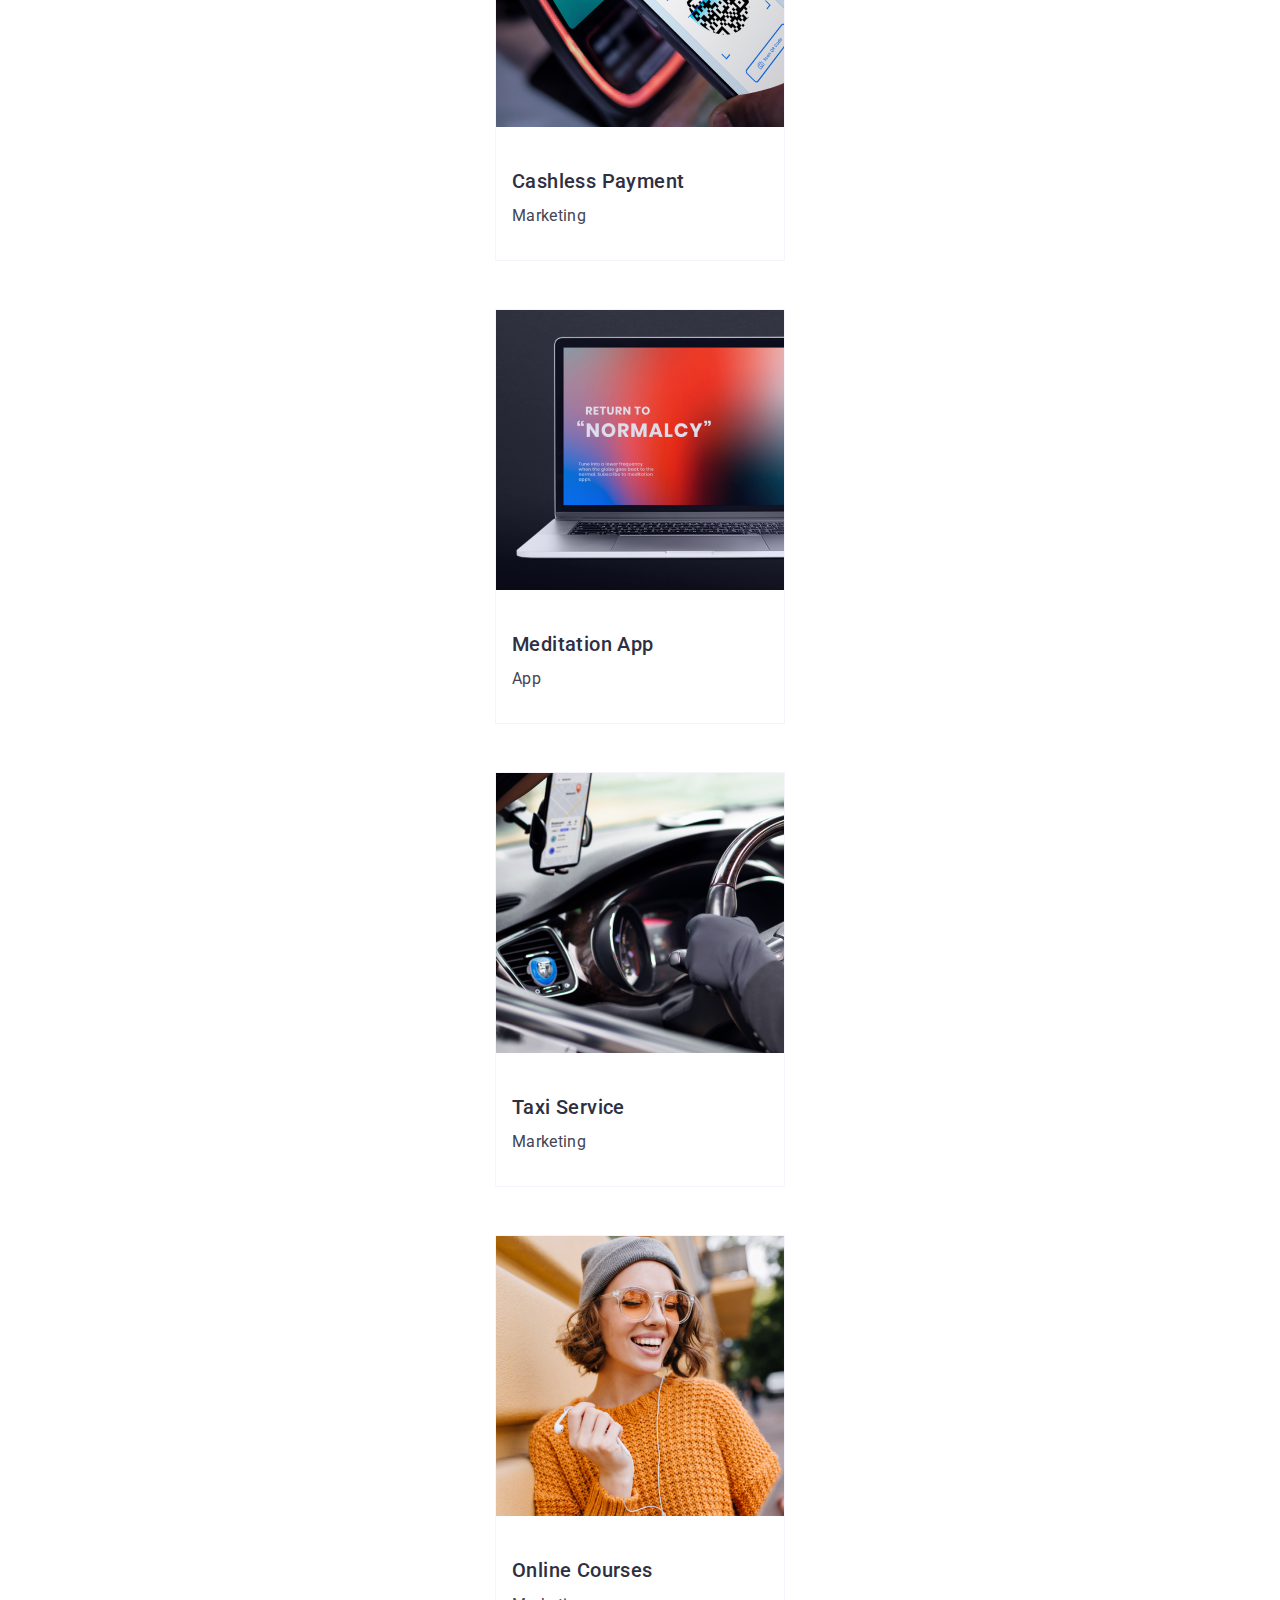
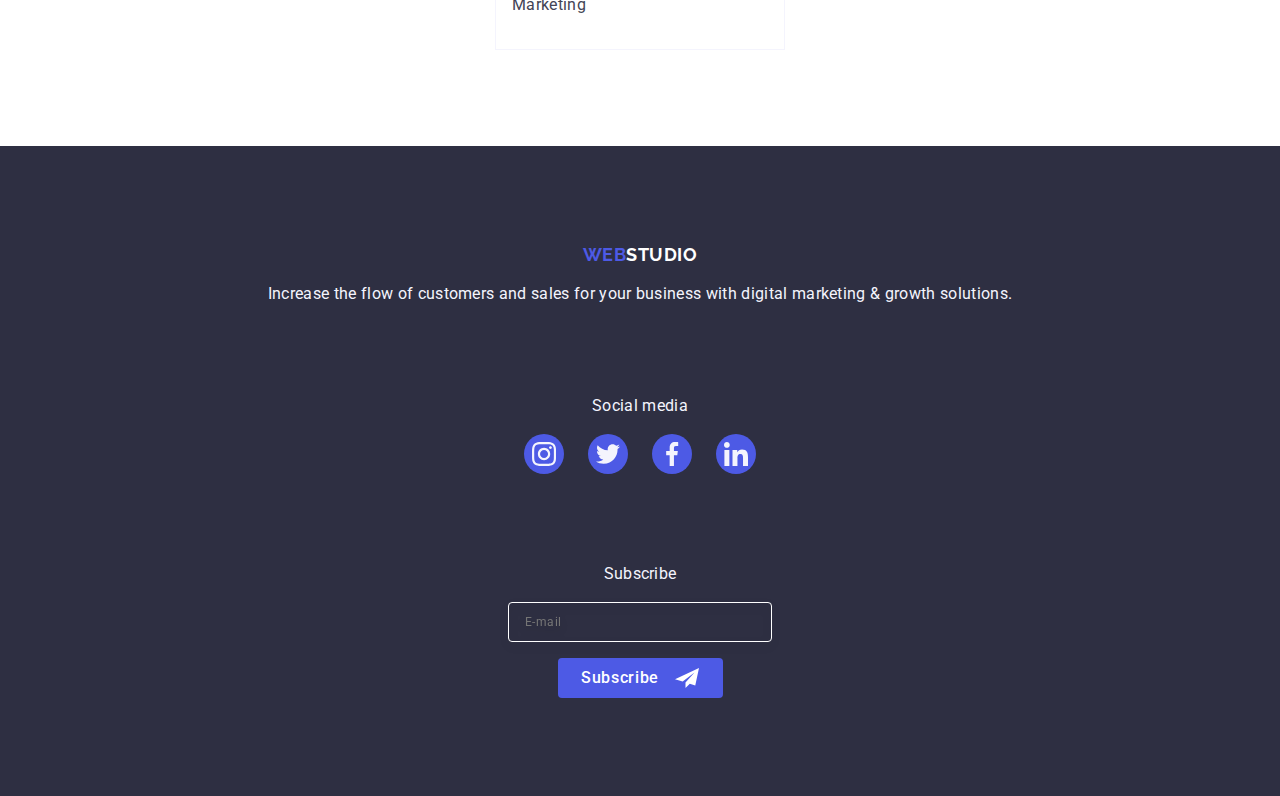
==== commit 1401bba9: "karls" ====
--- a/index.html
+++ b/index.html
@@ -242,7 +242,10 @@
             <ul class="list-our-portfolio">
 
                     <li class="option-list-section-four">
-                        <img src="./images/bankingapp.jpg" alt="Banking App for users"/>
+                        <div class="animation-text">
+                            <img src="./images/bankingapp.jpg" alt="Banking App for users"/>
+                            <p class="animation-paragraf">14 Stylish and User-Friendly App Design Concepts · Task Manager App · Calorie Tracker App · Exotic Fruit Ecommerce App · Cloud Storage App</p>
+                        </div>
                         
                         <div class="paragraf-and-title">
                             <h3 class="title-option-section-four">Banking App</h3>
@@ -251,7 +254,10 @@
                     </li>
 
                     <li class="option-list-section-four">
-                        <img src="./images/cashlesspayments.jpg" alt="Cashless payment App for users"/>
+                        <div class="animation-text">
+                            <img src="./images/cashlesspayments.jpg" alt="Cashless payment App for users"/>
+                            <p class="animation-paragraf">14 Stylish and User-Friendly App Design Concepts · Task Manager App · Calorie Tracker App · Exotic Fruit Ecommerce App · Cloud Storage App</p>
+                        </div>
                         
                         <div class="paragraf-and-title">
                             <h3 class="title-option-section-four">Cashless Payment</h3>
@@ -260,7 +266,10 @@
                     </li>
 
                     <li class="option-list-section-four">
-                        <img src="./images/meditationapp.jpg" alt="Meditation App for users"/>
+                        <div class="animation-text">
+                            <img src="./images/meditationapp.jpg" alt="Meditation App for users"/>
+                            <p class="animation-paragraf">14 Stylish and User-Friendly App Design Concepts · Task Manager App · Calorie Tracker App · Exotic Fruit Ecommerce App · Cloud Storage App</p>
+                        </div>
                         
                         <div class="paragraf-and-title">
                             <h3 class="title-option-section-four">Meditation App</h3>
@@ -269,7 +278,10 @@
                     </li>
 
                     <li class="option-list-section-four">
-                        <img src="./images/taxiservice.jpg" alt="Taxi Service App for users"/>
+                        <div class="animation-text">
+                            <img src="./images/taxiservice.jpg" alt="Taxi Service App for users"/>
+                            <p class="animation-paragraf">14 Stylish and User-Friendly App Design Concepts · Task Manager App · Calorie Tracker App · Exotic Fruit Ecommerce App · Cloud Storage App</p>
+                        </div>
                         
                         <div class="paragraf-and-title">
                             <h3 class="title-option-section-four">Taxi Service</h3>
@@ -278,7 +290,10 @@
                     </li>
 
                     <li class="option-list-section-four">
-                        <img src="./images/onlinecourses.jpg" alt="Online Courses App for users"/>
+                        <div class="animation-text">
+                            <img src="./images/onlinecourses.jpg" alt="Online Courses App for users"/>
+                            <p class="animation-paragraf">14 Stylish and User-Friendly App Design Concepts · Task Manager App · Calorie Tracker App · Exotic Fruit Ecommerce App · Cloud Storage App</p>
+                        </div>
                         
                         <div class="paragraf-and-title">
                             <h3 class="title-option-section-four">Online Courses</h3>
--- a/css/styles.css
+++ b/css/styles.css
@@ -163,6 +163,10 @@
 
 /*/////////section three///////*/
 
+.option-list-our-team img {
+    width: 100%;
+    height: 100%;
+}
 .section-three {
     background-color: #F4F4FD;
 }
@@ -289,7 +293,28 @@
     line-height: 24px; 
     letter-spacing: 0.32px;
 }
-
+.animation-paragraf {
+    position: absolute;
+    top: 0;
+    font-size: 16px;
+    line-height: 1.5;
+    letter-spacing: 0.02em;
+    color: #f4f4fd;
+    padding: 40px 32px;
+    background-color: #4d5ae5;
+    height: 100%;
+    width: 100%;
+    transition: transform 250ms cubic-bezier(0.4, 0, 0.2, 1);
+    transform: translateY(100%);
+    margin: 0;
+}
+.animation-text:hover .animation-paragraf {
+    transform: translateY(0%);
+}
+.animation-text {
+    position: relative;
+    overflow: hidden;
+}
 /*/////////section four////////*/
 
 /*////////footer///////////*/
@@ -574,7 +599,7 @@
     display: block;
     min-width: 169px;
     height: 56px;
-    font-family: "Roboto", sans-serif;
+    font-family: 'Roboto', sans-serif;
     font-size: 16px;
     font-weight: 500;
     line-height: 1.5;
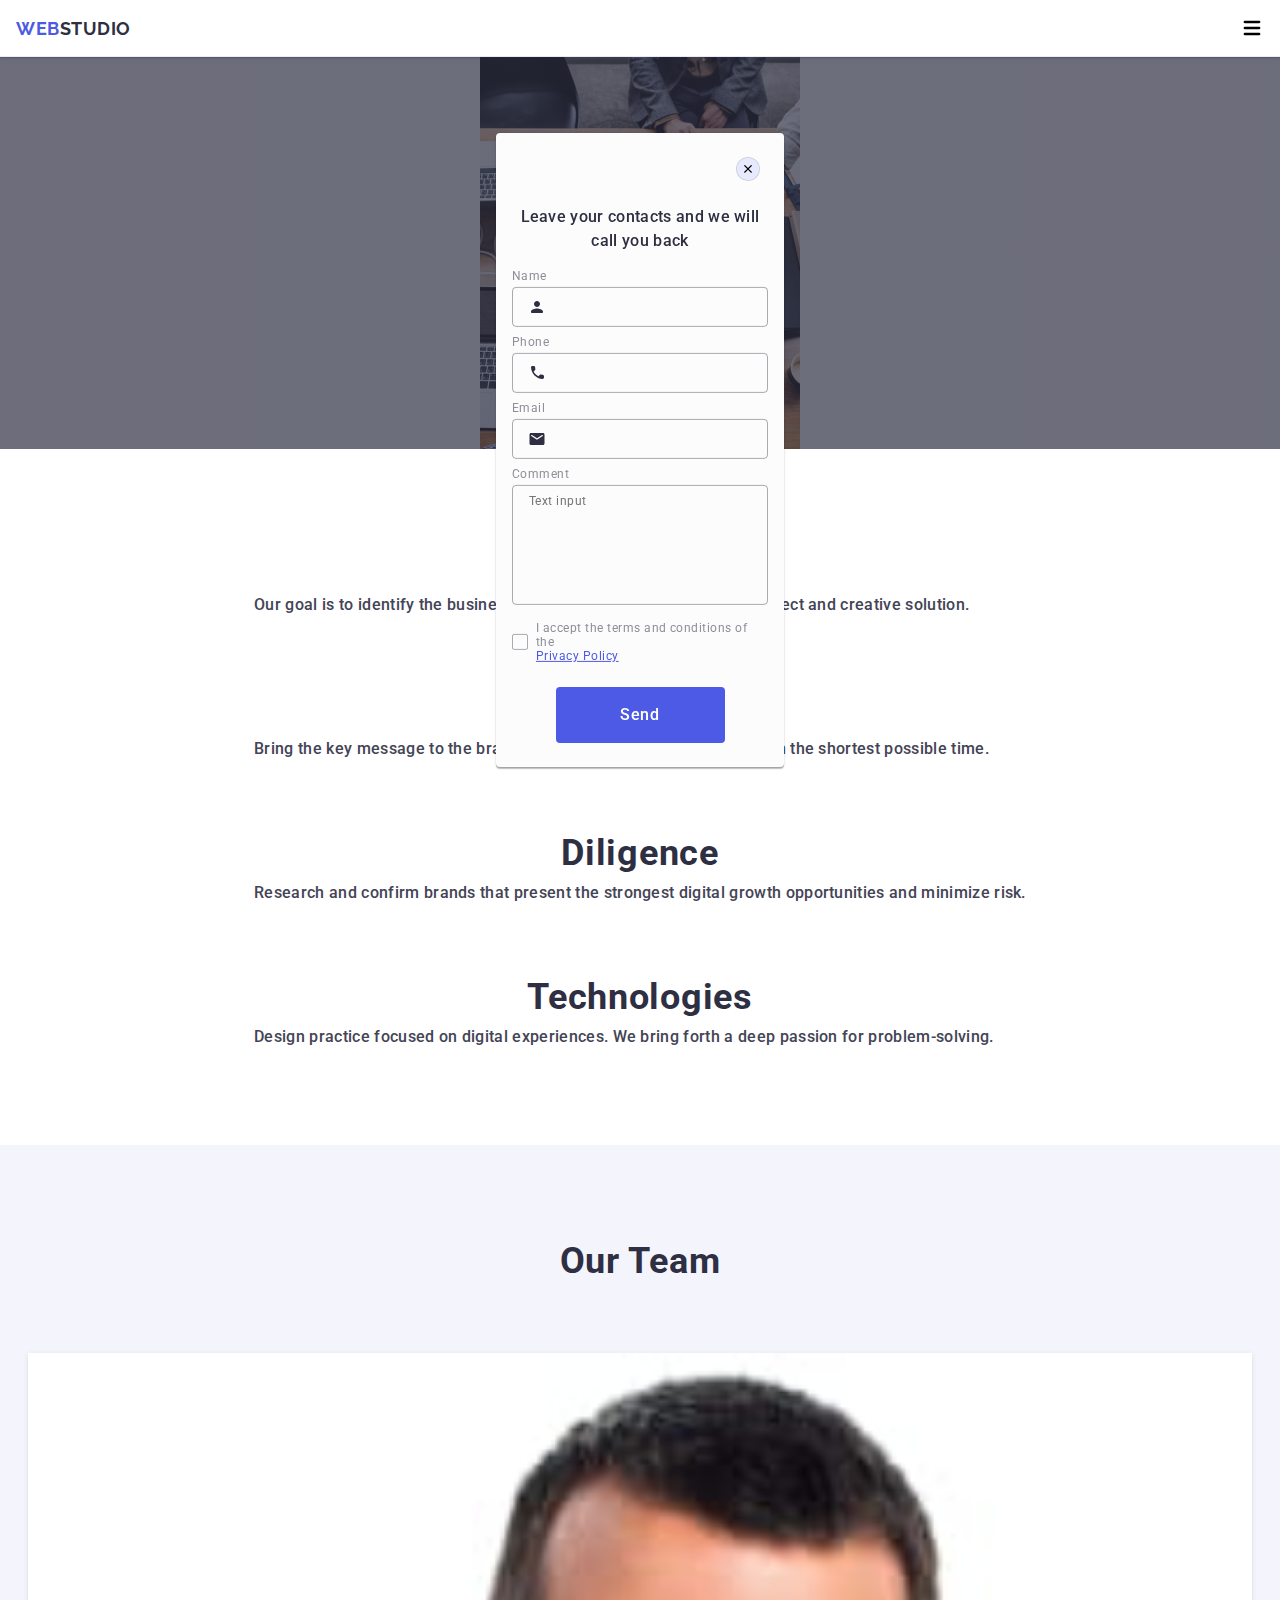
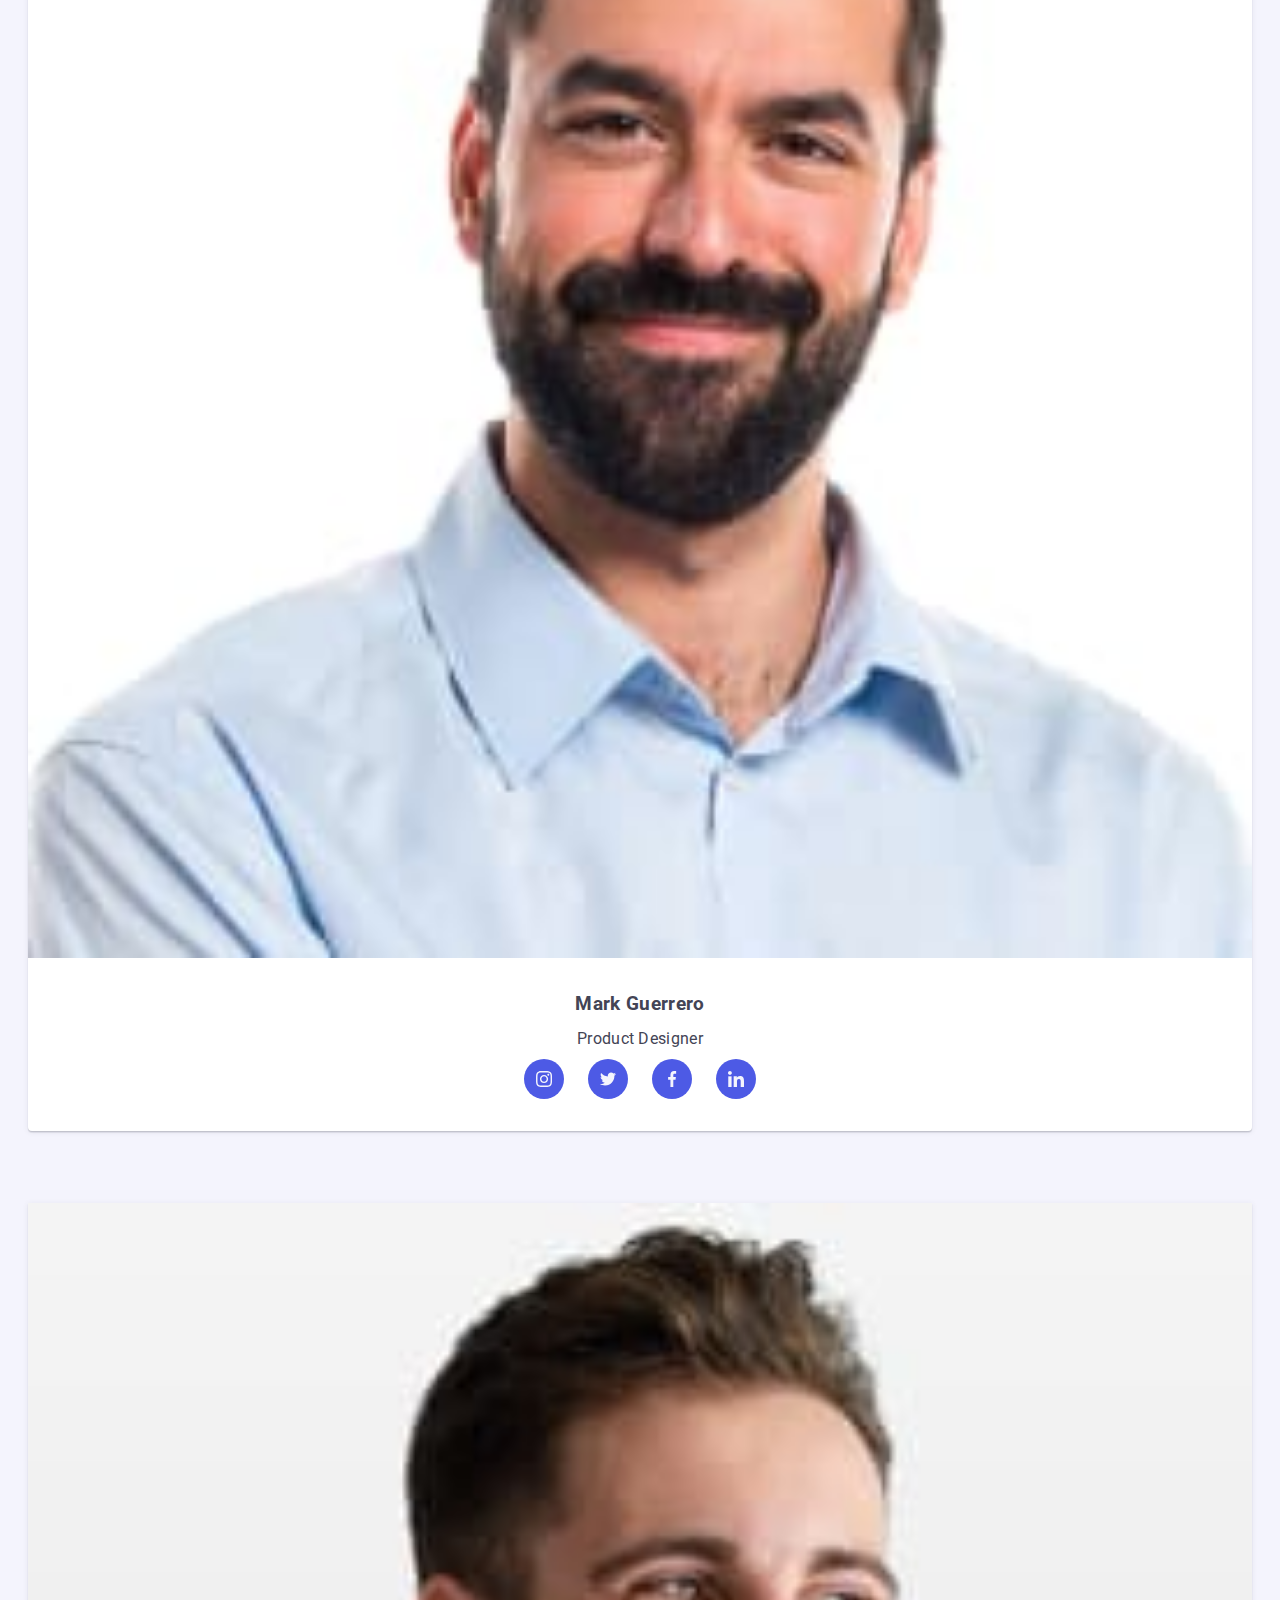
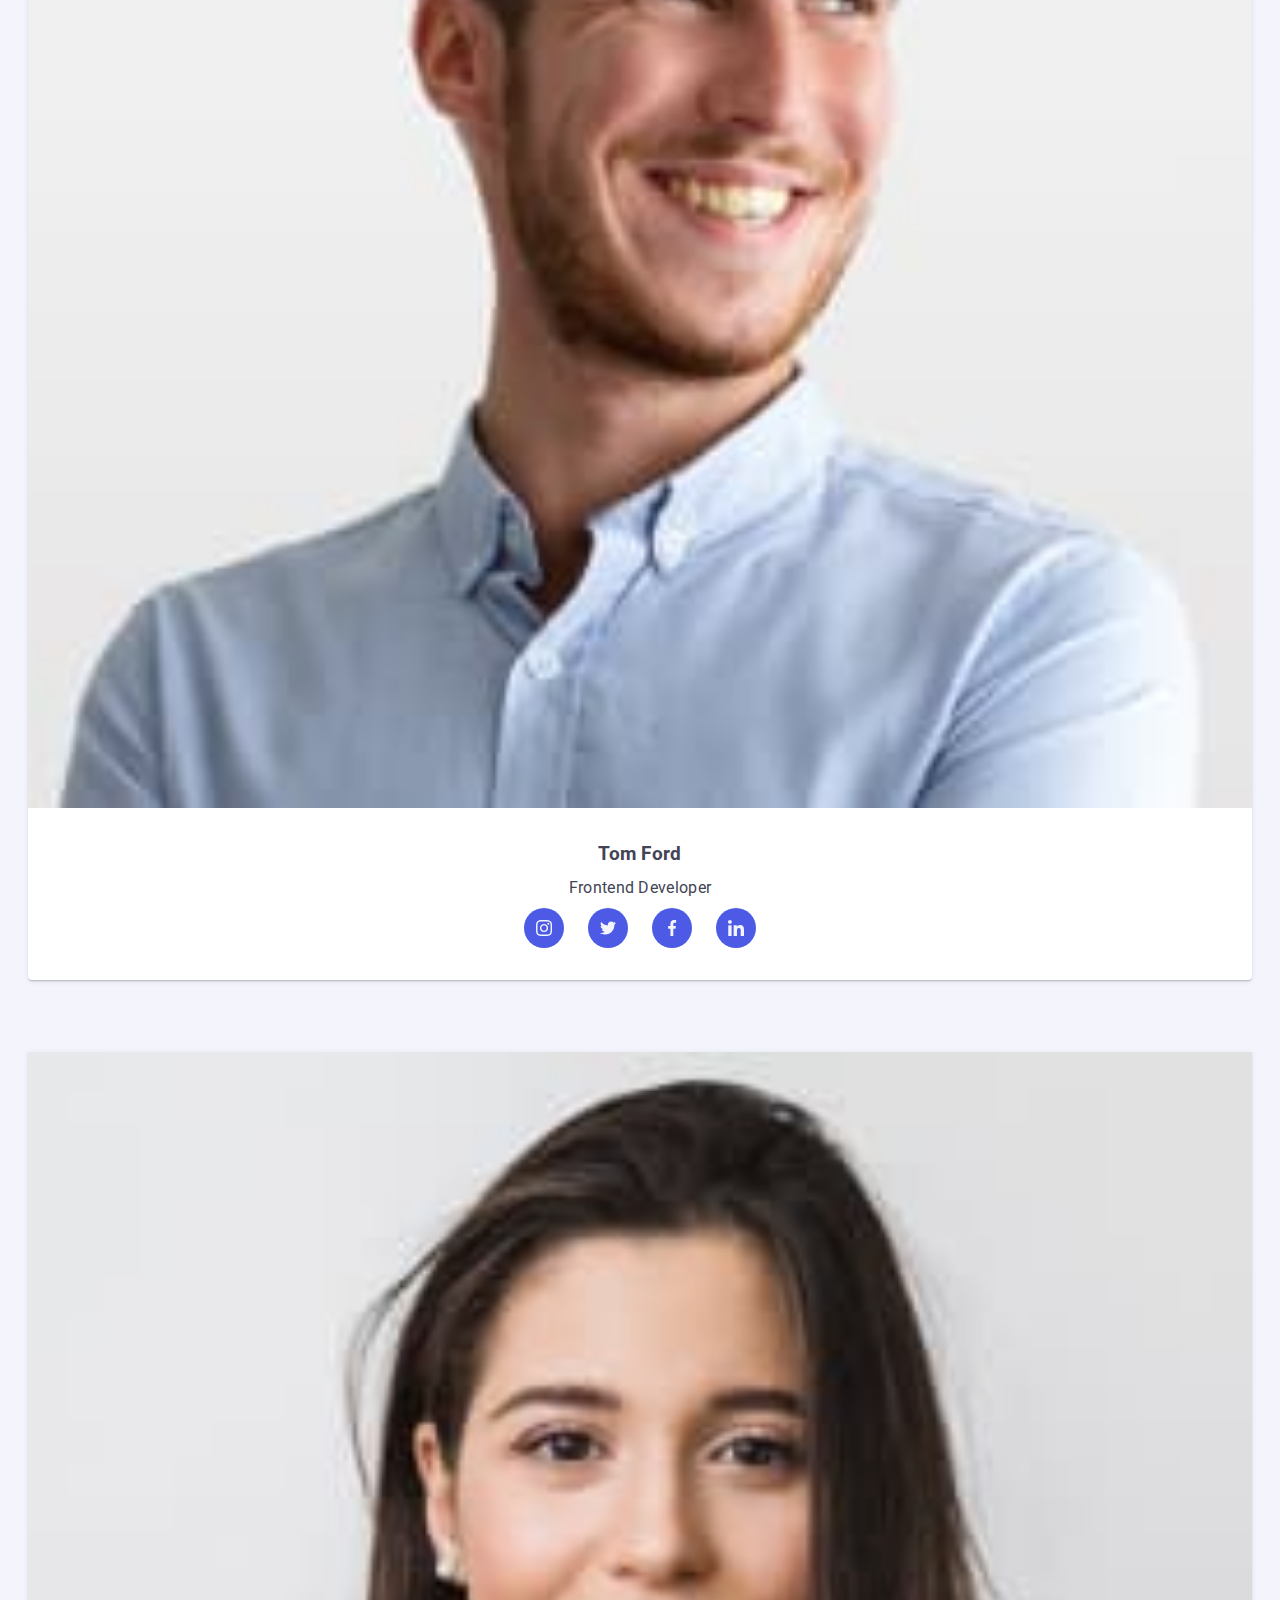
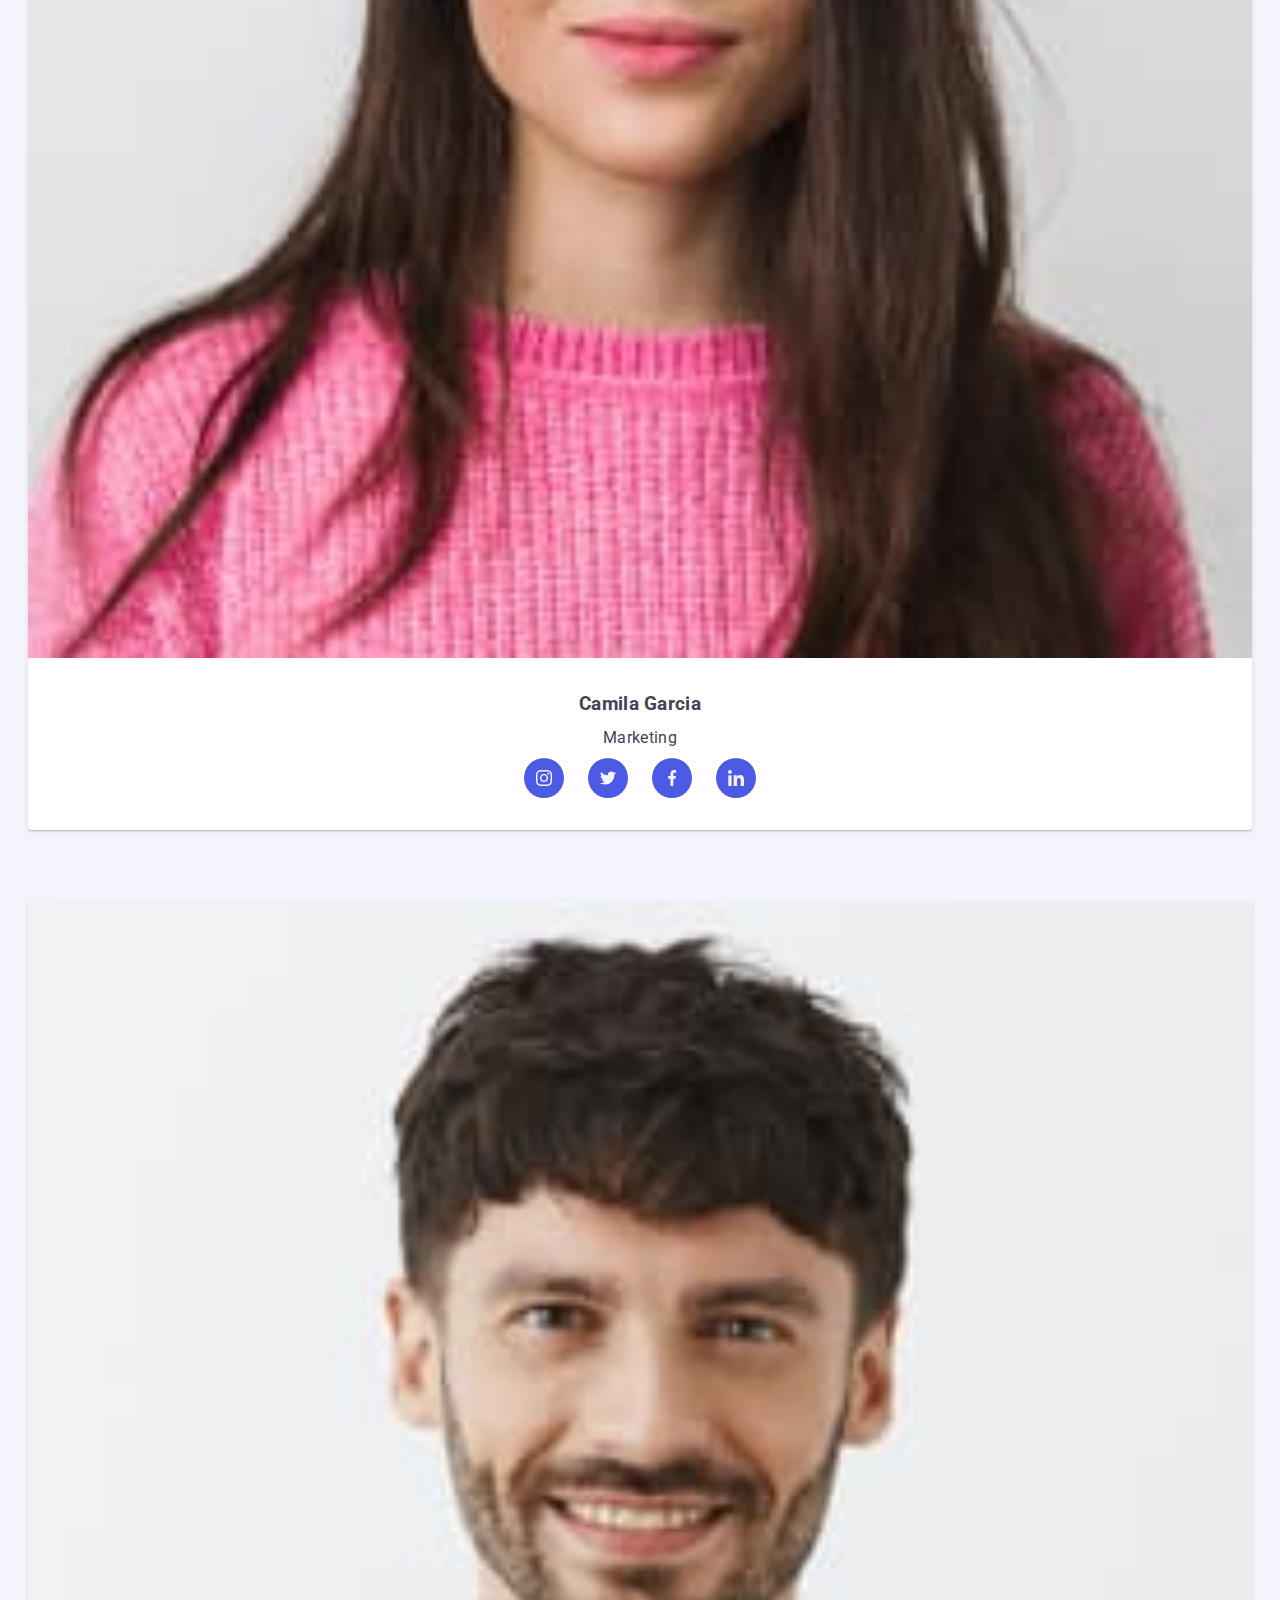
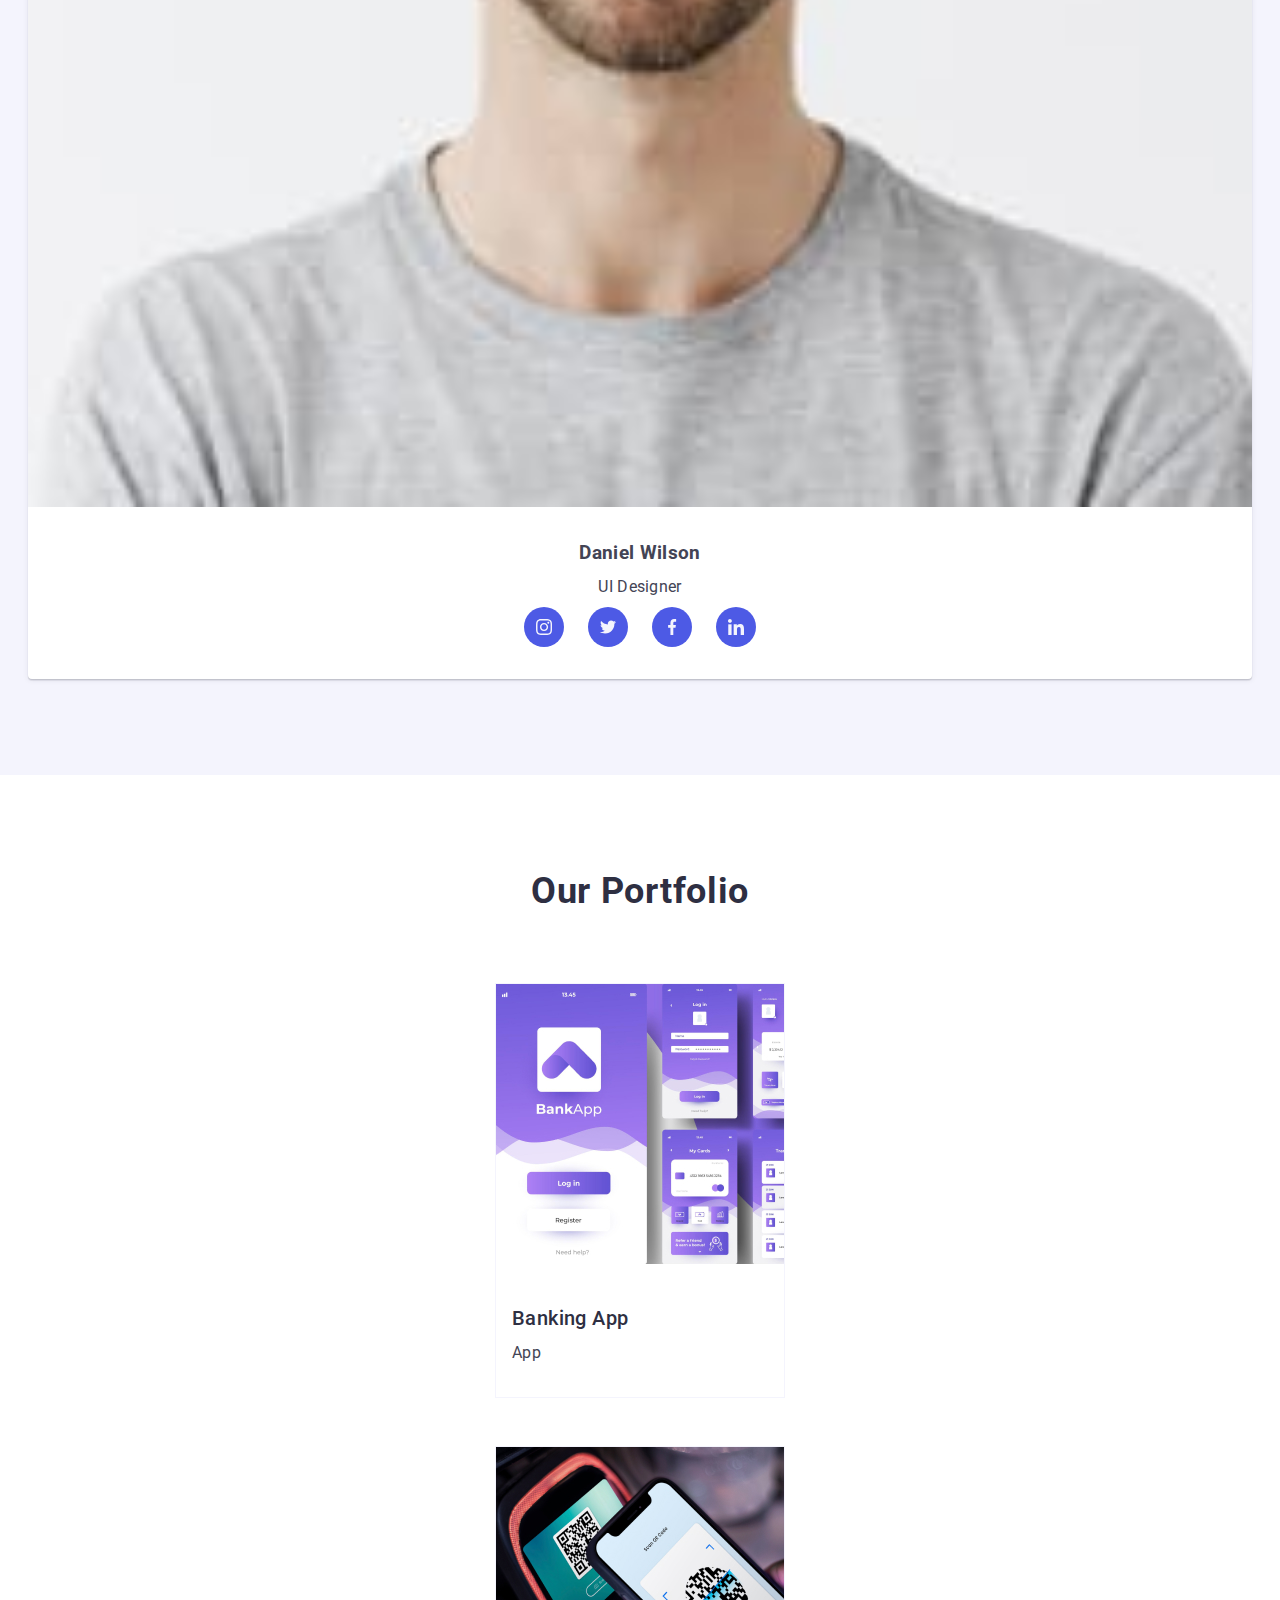
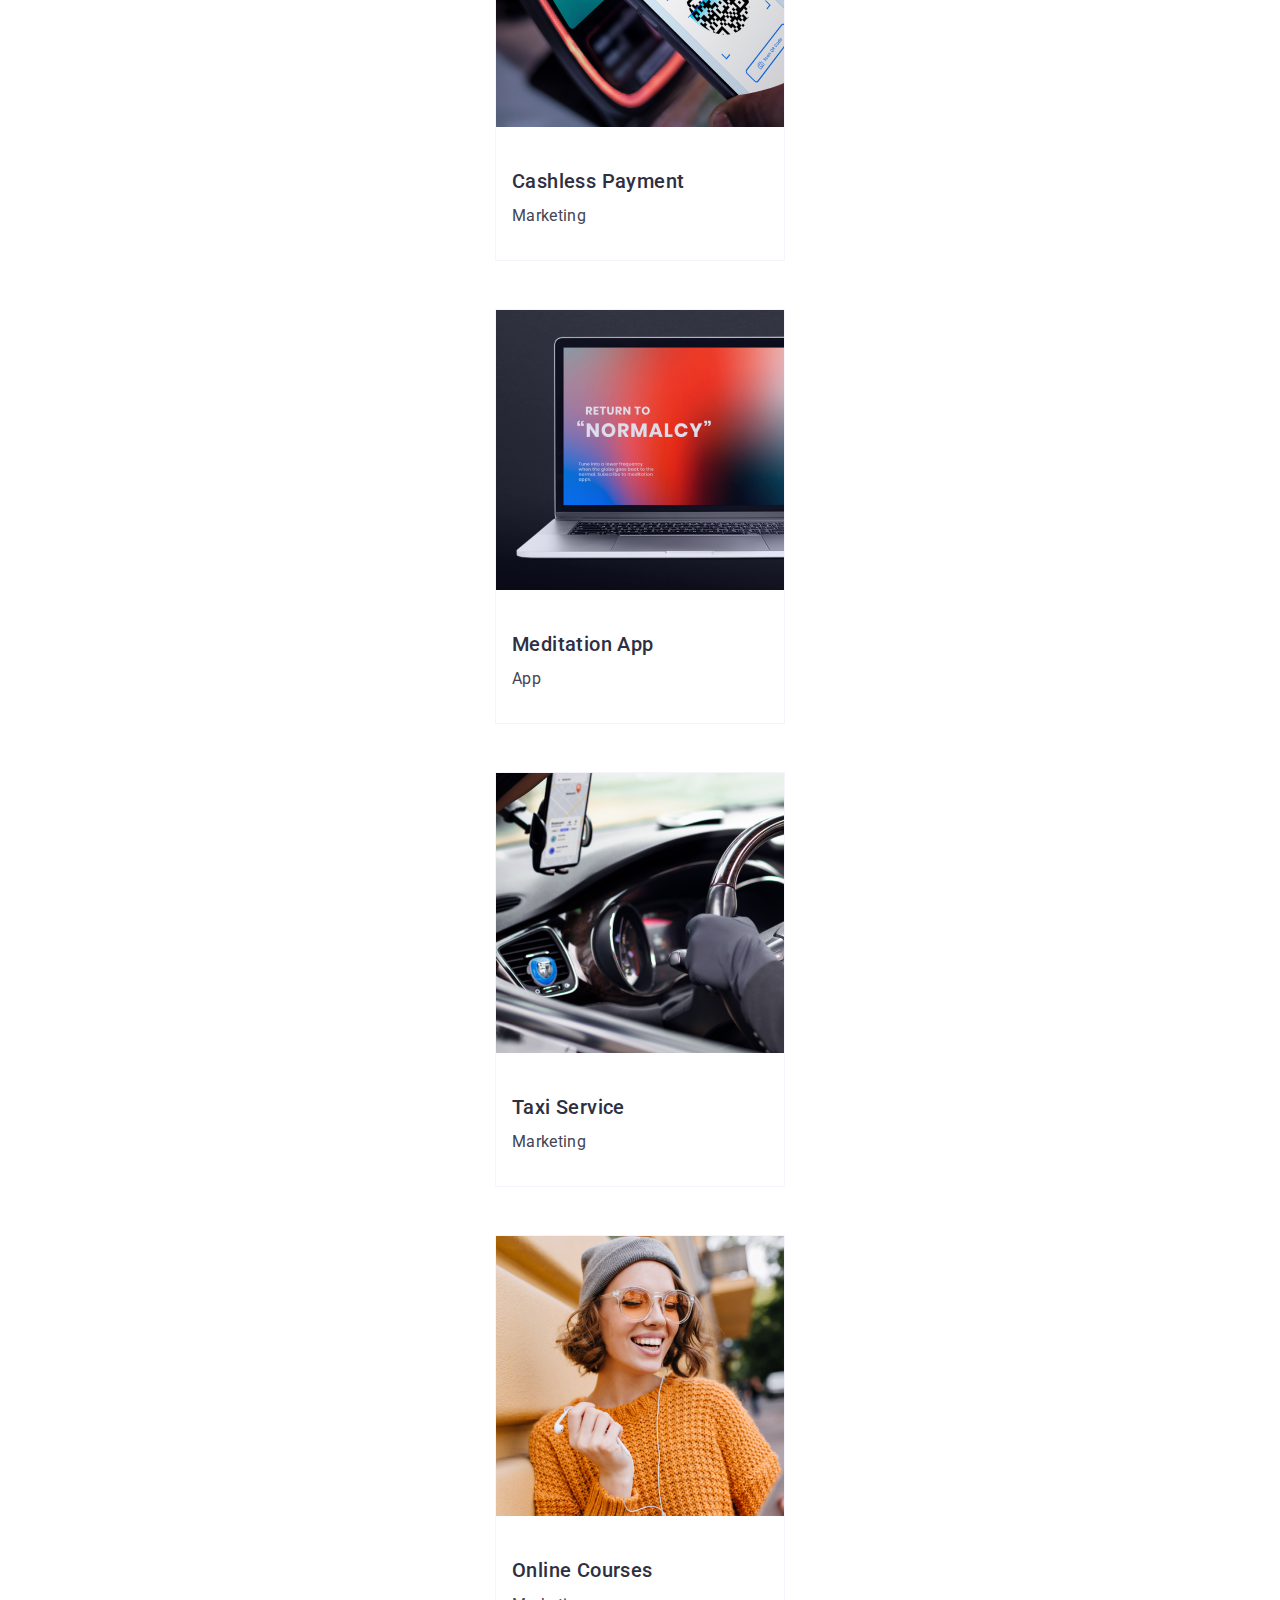
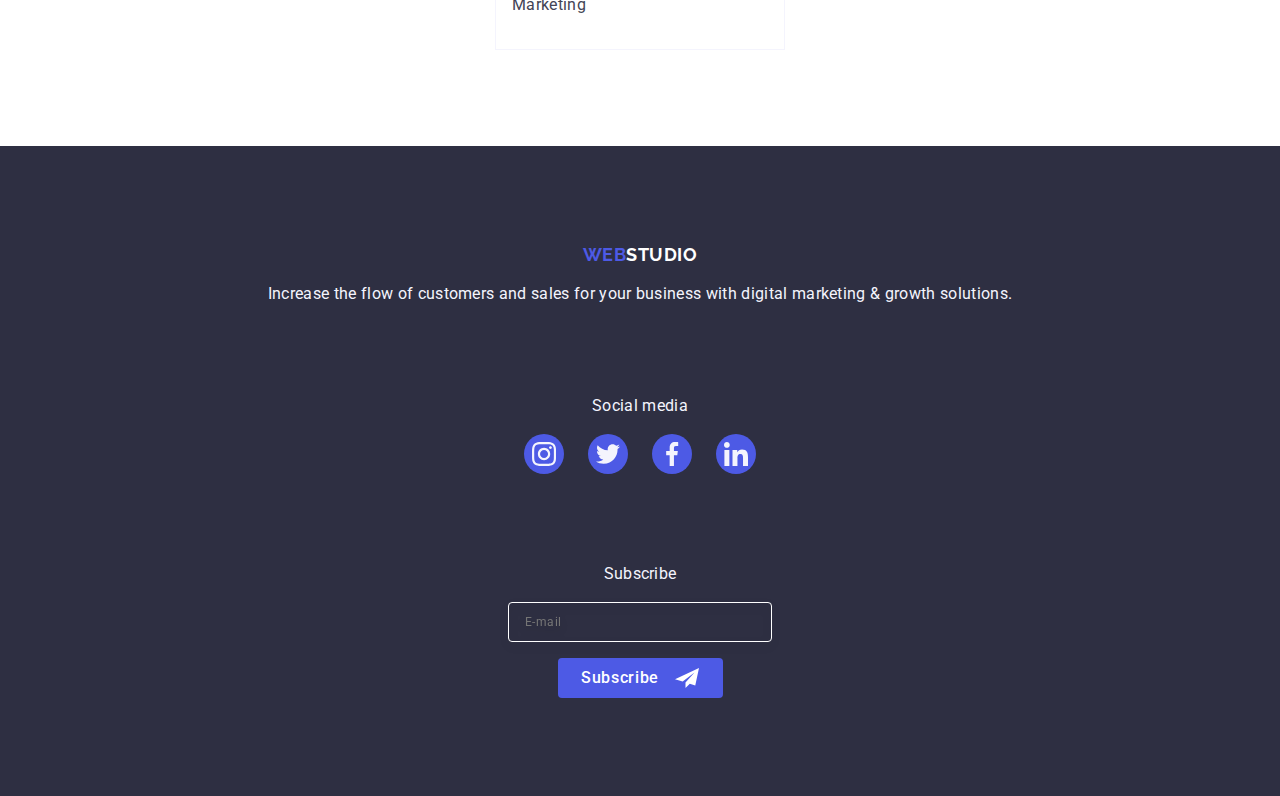
==== commit 756caa02: "jj" ====
--- a/index.html
+++ b/index.html
@@ -35,18 +35,38 @@
         <div class="box-section-two">
             <ul class="list-strategy container">
                 <li class="option-list-strategy">
+                    <div class="box-icons">
+                        <svg class="icons-svg" width="64" height="64">
+                            <use href="./images/icons.svg#icon-antenna"></use>
+                        </svg>
+                    </div>
                     <h3 class="title-list-strategy">Strategy</h3>
                     <p class="paragraf-list-strategy">Our goal is to identify the business problem to walk away with the perfect and creative solution.</p>
                 </li>
                 <li class="option-list-strategy">
+                    <div class="box-icons">
+                        <svg class="icons-svg" width="64" height="64">
+                            <use href="./images/icons.svg#icon-clock"></use>
+                        </svg>
+                    </div>
                     <h3 class="title-list-strategy">Punctuality</h3>
                     <p class="paragraf-list-strategy">Bring the key message to the brand's audience for the best price within the shortest possible time.</p>
                 </li>
                 <li class="option-list-strategy">
+                    <div class="box-icons">
+                        <svg class="icons-svg" width="64" height="64">
+                            <use href="./images/icons.svg#icon-diagram"></use>
+                        </svg>
+                    </div>
                     <h3 class="title-list-strategy">Diligence</h3>
                     <p class="paragraf-list-strategy">Research and confirm brands that present the strongest digital growth opportunities and minimize risk.</p>
                 </li>
                 <li class="option-list-strategy">
+                    <div class="box-icons">
+                        <svg class="icons-svg" width="64" height="64">
+                            <use href="./images/icons.svg#icon-astronaut"></use>
+                        </svg>
+                    </div>
                     <h3 class="title-list-strategy">Technologies</h3>
                     <p class="paragraf-list-strategy">Design practice focused on digital experiences. We bring forth a deep passion for problem-solving.</p>
                 </li>
@@ -369,7 +389,66 @@
 
     </footer>
 
-    <div class="box-form">
+<!--Menu-->
+
+<div class="box-menu">
+    <div class="container-menu">
+        <button type="button" class="button-form">
+            <svg class="icon-form" width="8" height="8">
+                <use href="./images/icons.svg#close-icon"></use>
+            </svg>
+        </button>
+
+        <div class="menu-hidden">
+                <ul class="list-hiddens">
+                    <li class="option-list-hiddens"><a href="./index.html">Studio</a></li>
+                    <li class="option-list-hiddens"><a href="./index.html">Portfolio</a></li>
+                    <li class="option-list-hiddens"><a href="./index.html">Contacts</a></li>
+                </ul>
+                <address>
+                    <ul class="list-hidden">
+                        <li class="option-list-hidden"><a href="tel:+110001111111">+11 (000) 111-11-11</a></li>
+                        <li class="option-list-hidden"><a href="mailto:info@devstudio.com">info@devstudio.com</a></li>
+                    </ul>
+                </address>
+        </div>
+
+        <ul class="list-icon-contacts icon-menu">
+            <li class="option-icon">
+                <a class="circle-icon" href="https://www.instagram.com/m">
+                    <svg class="icon-social-networks" width="24" height="24">
+                        <use href="./images/icons.svg#icon-instagram"/>
+                    </svg>
+                </a>
+            </li>
+            <li class="option-icon">
+                <a class="circle-icon" href="https://www.twitter.com/">
+                    <svg class="icon-social-networks" width="24" height="24">
+                        <use href="./images/icons.svg#icon-twitter"/>
+                    </svg>
+                </a>
+            </li>
+            <li class="option-icon">
+                <a class="circle-icon" href="https://www.facebook.com/">
+                    <svg class="icon-social-networks" width="24" height="24">
+                        <use href="./images/icons.svg#icon-facebook"/>
+                    </svg>
+                </a>
+            </li>
+            <li class="option-icon">
+                <a class="circle-icon" href="https://www.linkedin.com/">
+                    <svg class="icon-social-networks" width="24" height="24">
+                        <use href="./images/icons.svg#icon-linkedin"/>
+                    </svg>
+                </a>
+            </li>
+        </ul>
+    </div>
+</div>
+
+<!--Form--> 
+
+    <div class="box-form is-open">
         <div class="container-form">
                 <button type="button" class="button-form">
                     <svg class="icon-form" width="8" height="8">
@@ -411,17 +490,19 @@
                     </div>
                     <div class="container-checkbox">
                         <input id="user-privacy" type="checkbox" value="true" name="user-privacy" class="input-user-privacy visually-hidden"/>
-                        <label class="text-accept-privacy" for="user-privacy" >
+                        <label class="text-accept-privacy" for="user-privacy">
                             <span class="link-ruls-privacy">
                                 <svg class="icon-users" width="10" height="8">
                                     <use href="./images/icons.svg#icon-accept"></use>
                                 </svg>
-                            </span>I accept the terms and conditions of the <a class="privacy" href=""> Privacy Policy</a></label>
+                            </span><div class="accept">I accept the terms and conditions of the <a class="privacy" href=""> Privacy Policy</a></div></label>
                     </div>
                     <button type="button" class="button-send-formularz">Send</button>
                 </form>
         </div>
 </div>
 
+<!--Form--> 
+
 </body>
 </html>--- a/css/styles.css
+++ b/css/styles.css
@@ -9,6 +9,8 @@
 a {
     text-decoration: none;
     display: block;
+    color: inherit;
+    font-style: normal;
 }
 ul {
     list-style-type: none;
@@ -184,6 +186,17 @@
     letter-spacing: 0.72px;
     text-transform: capitalize;
 }
+.box-icons {
+    display: flex;
+    margin-bottom: 8px;
+    height: 112px;
+    background-color: #F4F4FD;
+    border-radius: 4px;
+    border: 1px solid #8E8F99;
+    align-items: center;
+    justify-content: center;
+    display: none;
+}
 .list-our-team {
     margin-top: 0;
     margin-bottom: 0;
@@ -207,6 +220,7 @@
     flex-direction: row;
     gap: 24px;
     padding-left: 0;
+    margin: 0;
 }
 .title-box-our-team {
     text-align: center;
@@ -308,7 +322,10 @@
     transform: translateY(100%);
     margin: 0;
 }
-.animation-text:hover .animation-paragraf {
+.option-list-section-four:hover .animation-text .animation-paragraf {
+    transform: translateY(0%);
+}
+.option-list-section-four:focus .animation-text .animation-paragraf {
     transform: translateY(0%);
 }
 .animation-text {
@@ -347,7 +364,7 @@
     letter-spacing: 0.54px;
     text-transform: uppercase; 
     color: white;
-    transition: fill 250ms cubic-bezier(0.4, 0, 0.2, 1);
+    transition: fill 300ms cubic-bezier(0.4, 0, 0.2, 1);
     text-align: center;
     margin-bottom: 17.5px;
 }
@@ -425,21 +442,15 @@
 
 .box-form {
     position: fixed;
-    top: 0; 
-    left: 0; 
-    width: 100%;
-    height: 100%;
+    top: 50%; 
+    left: 50%; 
     background-color: rgba(46, 47, 66, 0.4);
     transition: opacity 250ms cubic-bezier(0.4, 0, 0.2, 1), visibility 250ms cubic-bezier(0.4, 0, 0.2, 1); 
     opacity: 0;
     visibility: hidden;
     pointer-events: none;
 }
-.is-open {
-    opacity: 1;
-    visibility: visible;
-    pointer-events: auto;
-}
+
 .container-form {
     position: absolute;
     top: 50%;
@@ -449,7 +460,8 @@
     box-shadow: 0px 1px 1px rgba(0, 0, 0, 0.14), 0px 1px 3px rgba(0, 0, 0, 0.12), 0px 2px 1px rgba(0, 0, 0, 0.2); 
     border-radius: 4px;
     transition: transform 250ms cubic-bezier(0.4, 0, 0.2, 1); 
-    padding: 72px 24px 24px 24px; 
+    padding: 72px 16px 24px 16px; 
+    width: 288px;
 }
 .button-form {
     position: absolute; 
@@ -501,8 +513,8 @@
     position: relative; 
 }
 .form-input {
+    height: 40px;
     width: 100%;
-    height: 40px;
     border: 1px solid rgba(46, 47, 66, 0.4); 
     border-radius: 4px; 
     background-color: transparent; 
@@ -561,7 +573,8 @@
     font-size: 12px; 
     line-height: 1.17;
     letter-spacing: 0.04em;
-    display: block;
+    display: flex;
+    align-items: center;
     color: #8e8f99;
 }
 .link-ruls-privacy {
@@ -630,4 +643,78 @@
     clip-path: inset(100%);
     clip: rect(0,0,0,0);
     overflow: hidden;
+}
+
+/*/////////form///////////*/
+
+/*/////////menu///////////*/
+
+.container-menu {
+    padding: 72px 24px 40px 16px;
+    top: 50%;
+    background: #fcfcfc; 
+}
+.box-menu {
+    position: fixed;
+    width: 100%;
+    top: 0;
+    background-color: rgba(46, 47, 66, 0.4);
+    transition: opacity 250ms cubic-bezier(0.4, 0, 0.2, 1), visibility 250ms cubic-bezier(0.4, 0, 0.2, 1); 
+    
+    opacity: 0;
+    visibility: hidden;
+    pointer-events: none;
+}
+.menu-hidden {
+    display: flex;
+    flex-direction: column;
+    gap: 168px;
+}
+.list-hiddens {
+    padding-left: 0;
+    margin-top: 0;
+    display: flex;
+    flex-direction: column;
+    gap: 40px;
+}
+.option-list-hiddens {
+    color: var(--NAVY-BLUE, #2E2F42);
+    font-size: 36px;
+    font-weight: 700;
+    line-height: 40px; 
+    letter-spacing: 0.72px;
+    text-transform: capitalize; 
+    transition: transform 250ms cubic-bezier(0.4, 0, 0.2, 1);
+}
+.list-hidden {
+    padding-left: 0;
+    margin-top: 0;
+    display: flex;
+    flex-direction: column;
+    gap: 24px;
+    margin-bottom: 48px;
+}
+.option-list-hidden {
+    color: var(--SLATE, #434455);
+    font-size: 20px;
+    font-weight: 500;
+    line-height: 24px;
+    letter-spacing: 0.4px;
+    transition: transform 250ms cubic-bezier(0.4, 0, 0.2, 1); 
+}
+.option-list-hidden:hover,
+.option-list-hidden:focus {
+    color: var(--IRIS, #4D5AE5);
+}
+.option-list-hiddens:hover,
+.option-list-hiddens:focus {
+    color: var(--OCEAN, #404BBF);
+}
+.icon-menu {
+    gap: 40px;
+}
+.is-open {
+    opacity: 1;
+    visibility: visible;
+    pointer-events: auto;
 }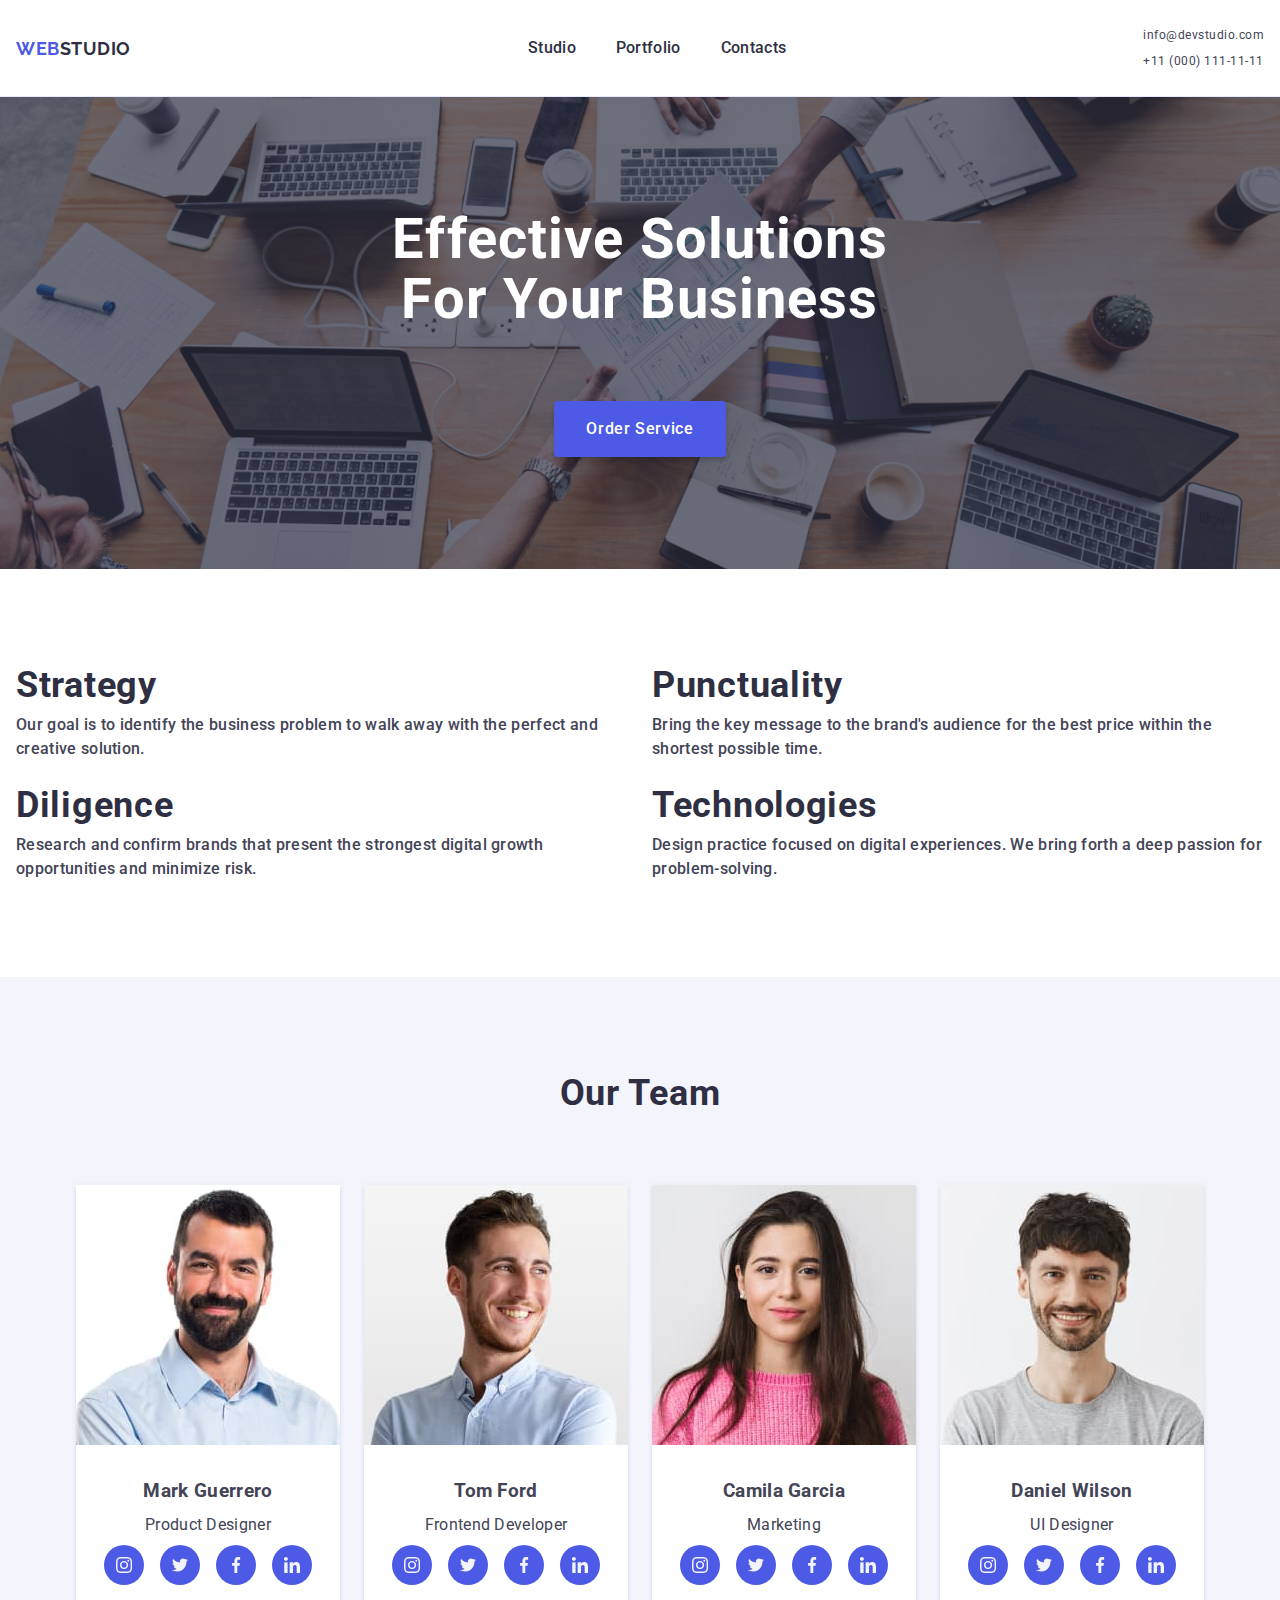
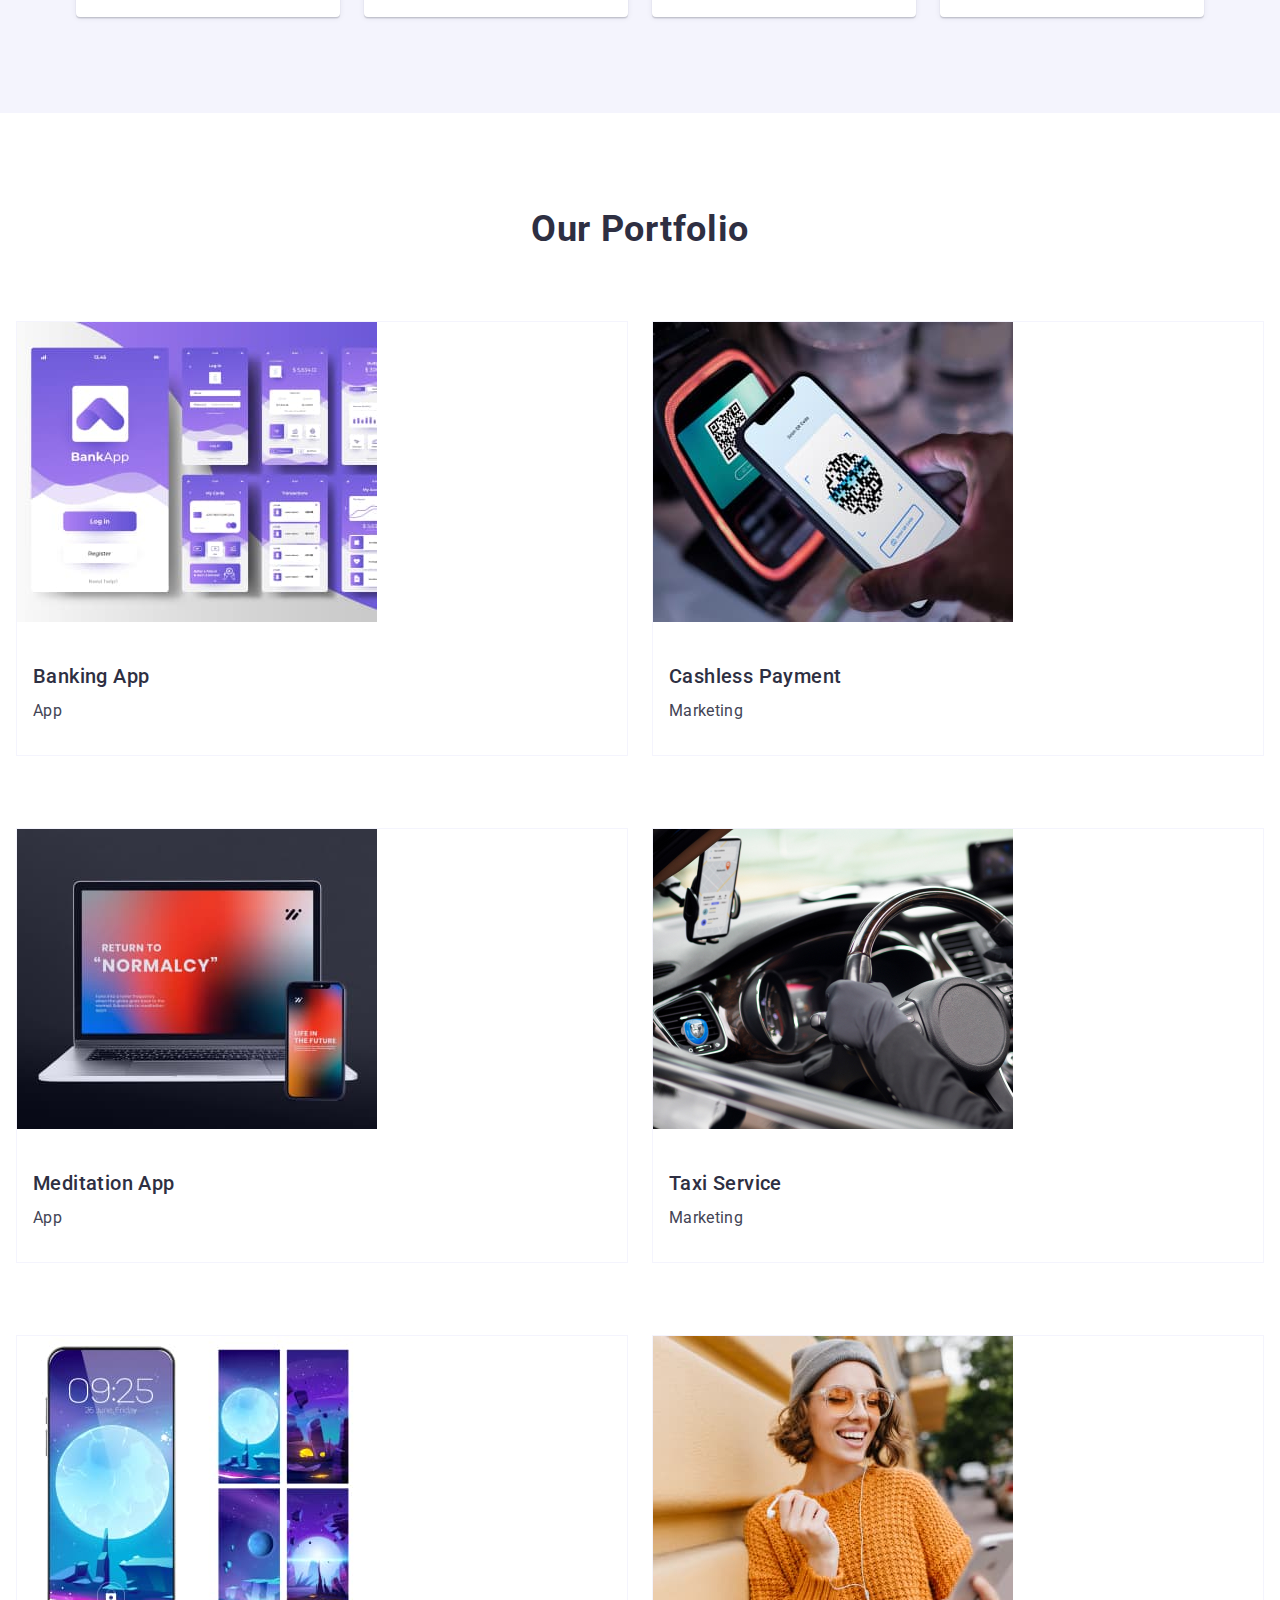
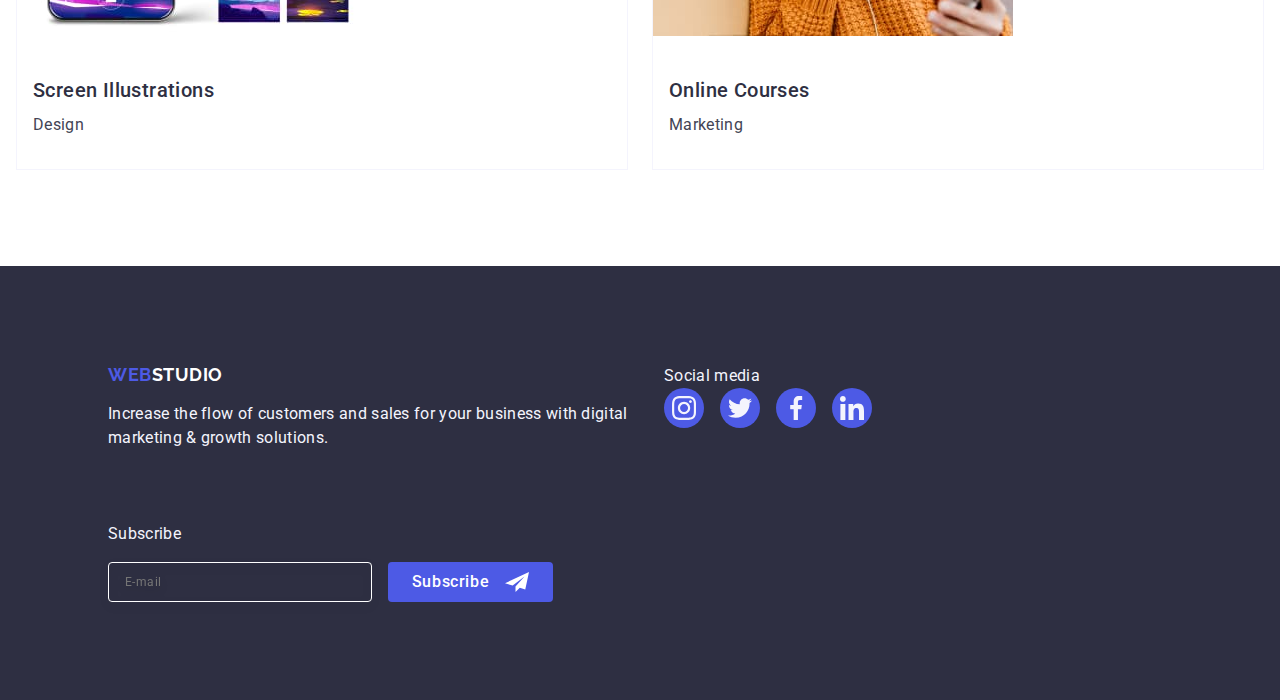
==== commit 877d9d31: "klas" ====
--- a/index.html
+++ b/index.html
@@ -16,6 +16,15 @@
 <header class="header">
     <div class="box-header container">
         <a class="logo-header" href="./index.html"><span class="blue">Web</span>Studio</a>
+        <ul class="header-hidden-menu">
+            <li class="option-hidden-menu"><a href="">Studio</a></li>
+            <li class="option-hidden-menu"><a href="">Portfolio</a></li>
+            <li class="option-hidden-menu"><a href="">Contacts</a></li>
+        </ul>
+        <ul class="header-hidden-contacts">
+            <li class="option-hidden-contacts"><a href="">info@devstudio.com</a></li>
+            <li class="option-hidden-contacts"><a href="">+11 (000) 111-11-11</a></li>
+        </ul>
         <svg class="icon-menu-header" width="24" height="24">
             <use href="./images/icons.svg#main-menu"></use>
         </svg>
@@ -275,7 +284,7 @@
 
                     <li class="option-list-section-four">
                         <div class="animation-text">
-                            <img src="./images/cashlesspayments.jpg" alt="Cashless payment App for users"/>
+                            <img src="./images/cashlesspayment.jpg" alt="Cashless payment App for users"/>
                             <p class="animation-paragraf">14 Stylish and User-Friendly App Design Concepts · Task Manager App · Calorie Tracker App · Exotic Fruit Ecommerce App · Cloud Storage App</p>
                         </div>
                         
@@ -299,7 +308,7 @@
 
                     <li class="option-list-section-four">
                         <div class="animation-text">
-                            <img src="./images/taxiservice.jpg" alt="Taxi Service App for users"/>
+                            <img src="./images/taxiservicefinally.jpg" alt="Taxi Service App for users"/>
                             <p class="animation-paragraf">14 Stylish and User-Friendly App Design Concepts · Task Manager App · Calorie Tracker App · Exotic Fruit Ecommerce App · Cloud Storage App</p>
                         </div>
                         
@@ -311,6 +320,18 @@
 
                     <li class="option-list-section-four">
                         <div class="animation-text">
+                            <img src="./images/screenillustrations.jpg" alt="Online Courses App for users"/>
+                            <p class="animation-paragraf">14 Stylish and User-Friendly App Design Concepts · Task Manager App · Calorie Tracker App · Exotic Fruit Ecommerce App · Cloud Storage App</p>
+                        </div>
+                        
+                        <div class="paragraf-and-title">
+                            <h3 class="title-option-section-four">Screen Illustrations</h3>
+                            <p class="paragraf-option-section-four">Design</p>
+                        </div>
+                    </li>
+
+                    <li class="option-list-section-four">
+                        <div class="animation-text">
                             <img src="./images/onlinecourses.jpg" alt="Online Courses App for users"/>
                             <p class="animation-paragraf">14 Stylish and User-Friendly App Design Concepts · Task Manager App · Calorie Tracker App · Exotic Fruit Ecommerce App · Cloud Storage App</p>
                         </div>
@@ -332,7 +353,7 @@
         <div class="box-section-footer">
             <ul class="list-footer">
 
-                <li class="option-list-footer">
+                <li class="option-list-footer olf">
                     <a class="logo-footer" href="./index.html"><span class="blue">Web</span>Studio</a>
                     <p class="paragraf-option-list-footer">Increase the flow of customers and sales for your business with digital marketing & growth solutions.</p>
                 </li>
@@ -372,16 +393,17 @@
                 </li>
 
                 <li class="option-list-footers">
-
-                    <form class="form-footer"></form>
-                        <label class="label-footer">Subscribe</label>
+                    <form class="form-footer">
+                        <div class="form-footer-div">
+                            <label class="label-footer">Subscribe</label>
                             <input class="input-footer" type="email" placeholder="E-mail"/>
-
-                            <button class="button-footer" type="submit">Subscribe
-                                <svg class="icon-button-send" width="24" height="24">
-                                    <use href="./images/icons.svg#send-form"></use>
-                                </svg>
-                            </button>
+                        </div>
+                    
+                        <button class="button-footer" type="submit">Subscribe
+                            <svg class="icon-button-send" width="24" height="24">
+                                <use href="./images/icons.svg#send-form"></use>
+                            </svg>
+                        </button>
                     </form>
                 </li>
             </ul>
@@ -448,7 +470,7 @@
 
 <!--Form--> 
 
-    <div class="box-form is-open">
+    <div class="box-form">
         <div class="container-form">
                 <button type="button" class="button-form">
                     <svg class="icon-form" width="8" height="8">
--- a/css/styles.css
+++ b/css/styles.css
@@ -19,9 +19,7 @@
     margin: 0 auto;
     padding: 0 16px;
 }
-
 /*///////////header///////////*/
-
 .logo-header {
     color: var(--NAVY-BLUE, #2E2F42);
     font-family: Raleway;
@@ -80,9 +78,11 @@
 
 .section-one {
     display: flex;
-    background-image: linear-gradient(rgba(46, 47, 66, 0.7), rgba(46, 47, 66, 0.7)), url(../images/Dark-bg.jpg);
+    background-size: cover;
+    background-image: linear-gradient(rgba(46, 47, 66, 0.7), rgba(46, 47, 66, 0.7)), url(../images/office.jpg);
     background-repeat: no-repeat;
     background-position: center;
+    align-items: center;
 }
 .section-one-box {
     display: flex;
@@ -160,14 +160,12 @@
     line-height: 24px; 
     letter-spacing: 0.32px; 
 }
-
 /*/////////section two///////*/
 
 /*/////////section three///////*/
 
 .option-list-our-team img {
-    width: 100%;
-    height: 100%;
+    overflow: hiddenc;
 }
 .section-three {
     background-color: #F4F4FD;
@@ -204,11 +202,13 @@
     display: flex;
     flex-direction: column;
     padding: 0 28px;
+    align-items: center;
 }
 .option-list-our-team {
     display: flex;
     flex-direction: column;
     gap: 32px;
+    width: 264px;
     align-items: center; 
     background-color: #FFF;
     padding-bottom: 32px;
@@ -253,12 +253,15 @@
 /*//////////section three /////////*/
 
 /*//////////section four /////////*/
-
+.animation-text img {
+        overflow: hidden;
+}
 .option-list-section-four {
     display: flex;
     justify-content: center;
     flex-direction: column;
     gap: 32px;
+    width: 288px;
     padding-bottom: 32px;
     border: 1px solid var(--CLOUD, #F4F4FD);
     transition: box-shadow 250ms cubic-bezier(0.4, 0, 0.2, 1);
@@ -435,7 +438,12 @@
 .icon-footer:focus {
     background-color: #31D0AA;
 }
-
+.form-footer-div {
+    display: flex;
+    flex-direction: column;
+    justify-content: center;
+    gap: 16px;
+}
 /*////////footer//////////////*/
 
 /*////////form//////////////*/
@@ -717,4 +725,146 @@
     opacity: 1;
     visibility: visible;
     pointer-events: auto;
+}
+
+/* header */
+.header-hidden-menu {
+    display: none;
+}
+.header-hidden-contacts {
+    display: none;
+}
+/* header */
+/* footer */
+.form-footer {
+    display: flex;
+    flex-direction: column;
+    gap: 16px;
+    align-items: center;
+}
+.button-footer {
+    display: flex;
+    align-content: baseline;
+}
+
+@media (min-width: 768px) {
+    
+    .icon-menu-header {
+        display: none;
+    }
+    .header-hidden-menu {
+        display: flex;
+        flex-direction: row;
+        gap: 40px;
+    }
+    .header-hidden-contacts {
+        display: flex;
+        flex-direction: column;
+        gap: 12px;
+        font-size: 12px;
+        padding: 16px 0;
+    }
+    .title-main {
+        width: 496px;
+        color: var(--WHITE, #FFF);
+        font-size: 56px;
+        line-height: 60px;
+        letter-spacing: 1.12px;
+    }
+    .section-one-box {
+        padding: 112px 0;
+    }
+    .list-strategy {
+        position: relative;
+        flex-direction: row;
+        flex-wrap: wrap;
+        gap: 24px;
+        padding-right: 0;
+        padding-left: 0;
+    }
+    .title-list-strategy {
+        text-align: left;
+    }
+    .option-list-strategy {
+        width: calc((100% - 56px)/2);
+    }
+    /*  */
+    .list-our-team{
+        justify-content: center;
+        flex-direction: row;
+        flex-wrap: wrap;
+        row-gap: 64px;
+        column-gap: 24px;
+    }
+    /*  */
+    .list-our-portfolio {
+        justify-content: center;
+        flex-direction: row;
+        flex-wrap: wrap;
+        row-gap: 72px;
+        column-gap: 24px;
+    }
+    .option-list-section-four {
+        width: calc((100% - 56px)/2);
+    }
+    /*  */
+    .list-footer {
+        display: flex;
+        flex-direction: row;
+        flex-wrap: wrap;
+        justify-content: flex-start;
+        row-gap: 72px;
+        column-gap: 24px;
+        padding: 0 108px;
+    }
+    .option-list-footer {
+        margin: 0;
+    }
+    .logo-footer, .paragraf-option-list-footer, .label-footer {
+        text-align: left;
+    }
+    .list-icon-contacts {
+        gap: 16px;
+        justify-content: space-between;
+    }
+    .olf {
+        max-width: 50%;
+    }
+    .form-footer {
+        display: flex;
+        flex-direction: row;
+        flex-wrap: wrap;
+        align-items: end;
+        justify-content: flex-start;
+    }
+    .form-footer-div {
+        display: flex;
+        flex-direction: column;
+        gap: 16px;
+    }
+    .paragraf-option-list-footer {
+        margin: 0;
+    }
+    .option-hidden-contacts {
+        color: var(--SLATE, #434455);
+        font-size: 12px;
+        line-height: 14px; 
+        letter-spacing: 0.48px;
+        transition: transform 250ms cubic-bezier(0.4, 0, 0.2, 1);
+}
+    .option-hidden-contacts:hover,
+    .option-hidden-contacts:focus {
+        color: var(--OCEAN, #404BBF);
+    }
+    .option-hidden-menu {
+        color: var(--NAVY-BLUE, #2E2F42);
+        font-weight: 500;
+        line-height: 24px; 
+        letter-spacing: 0.32px;
+        transition: transform 250ms cubic-bezier(0.4, 0, 0.2, 1);
+    }
+    .option-hidden-menu:hover,
+    .option-hidden-menu:focus {
+        color: var(--OCEAN, #404BBF);
+    }
 }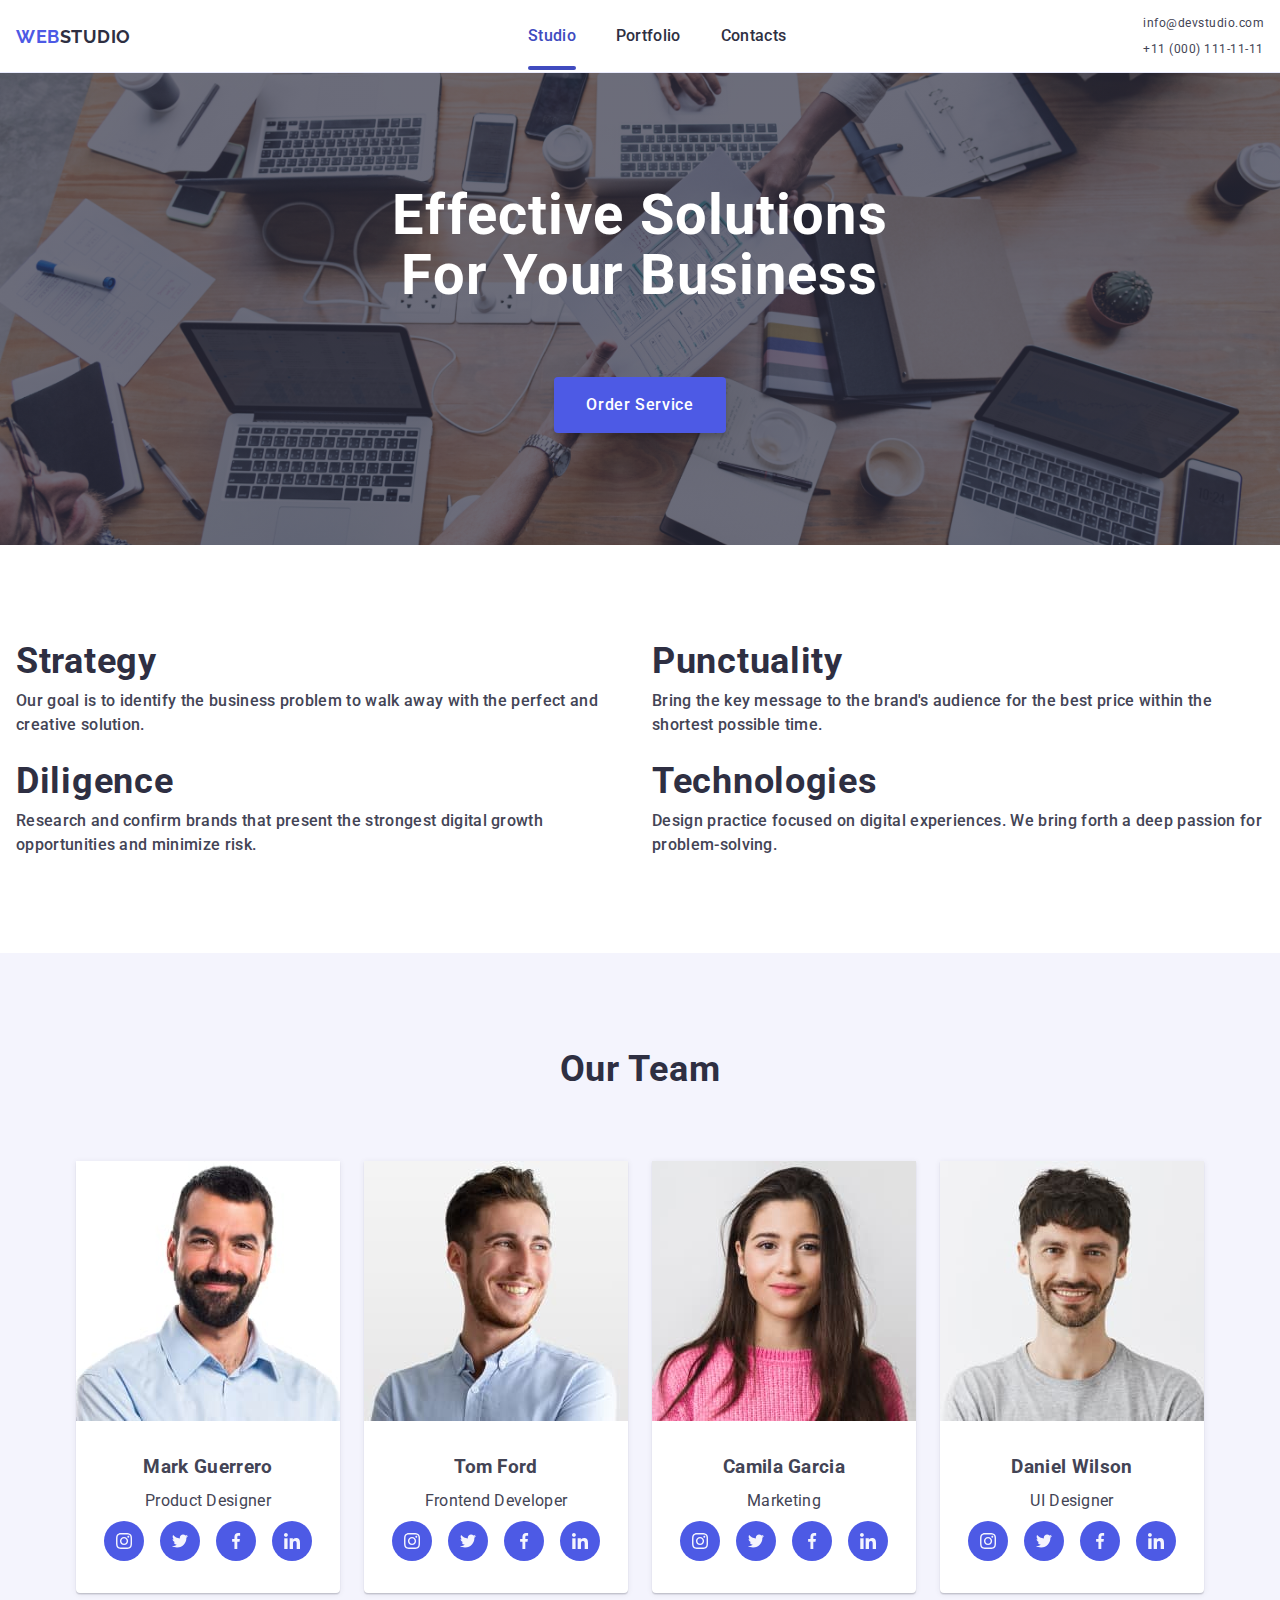
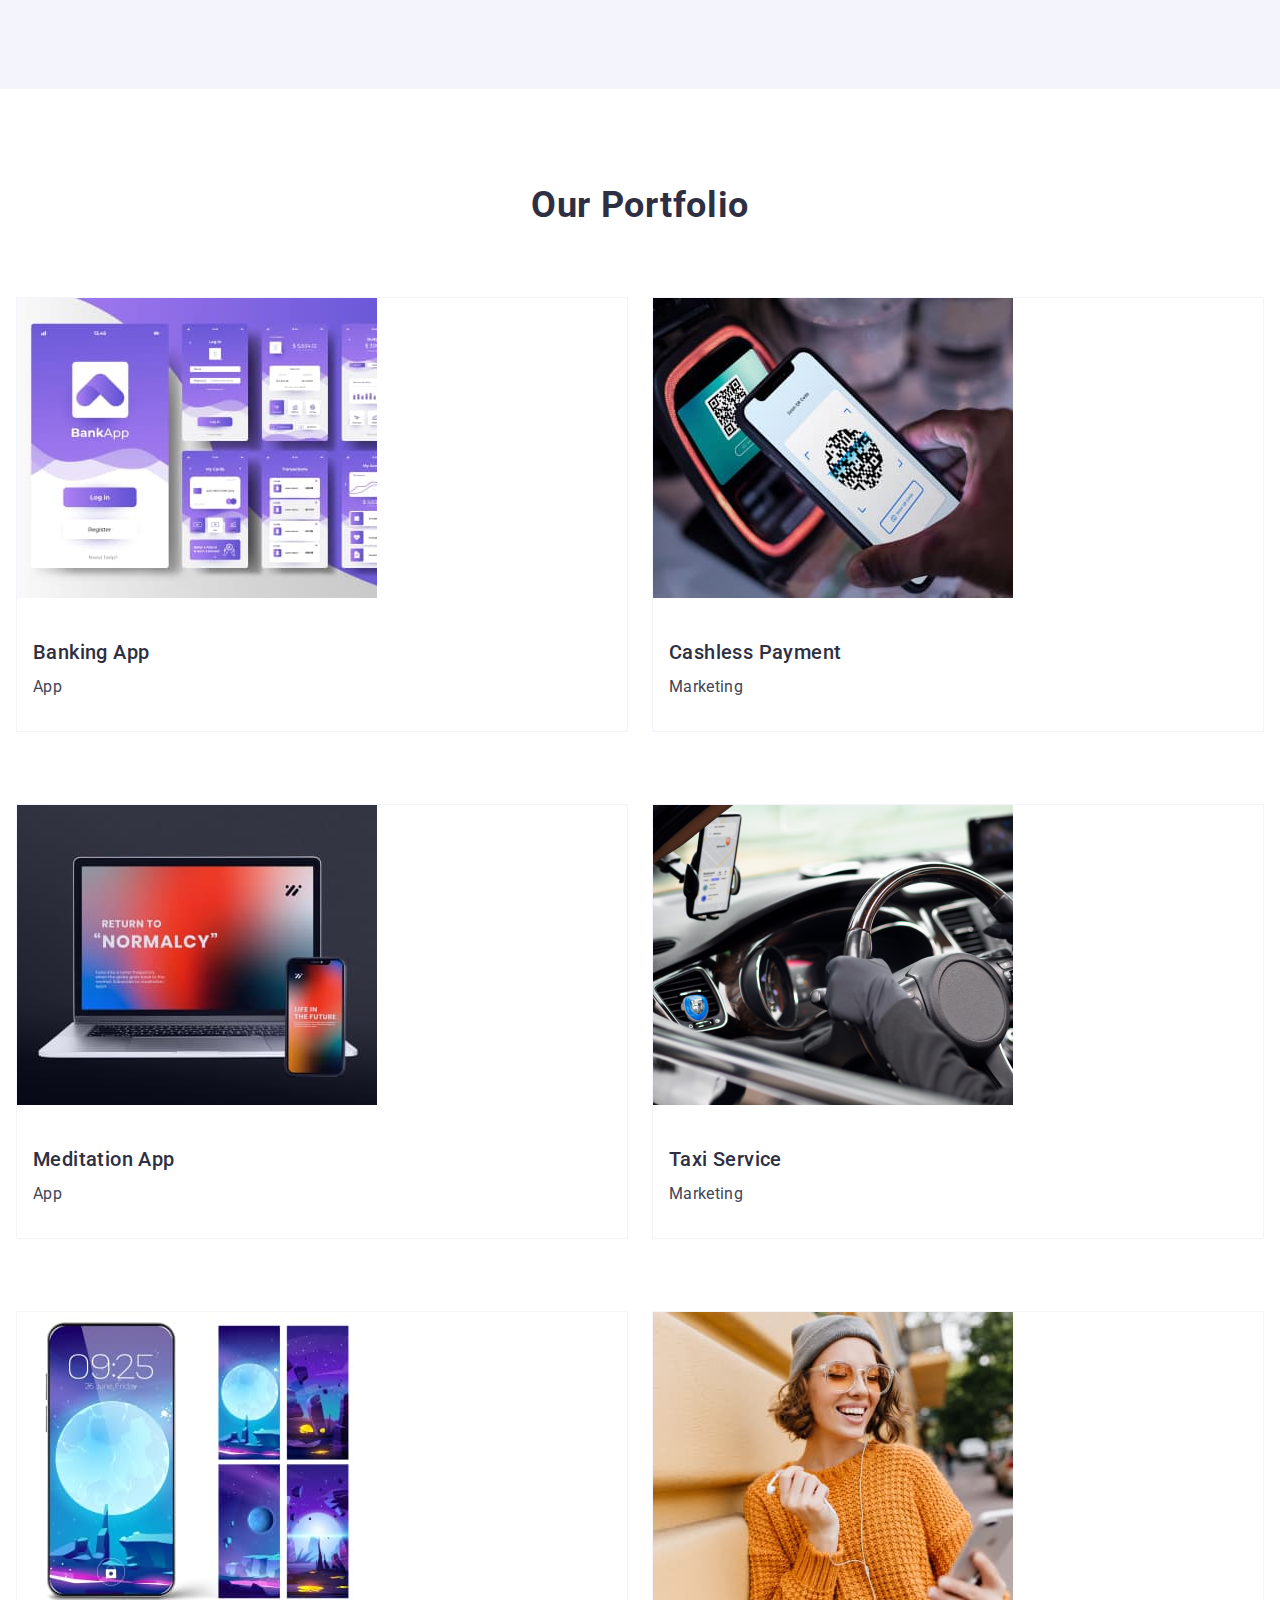
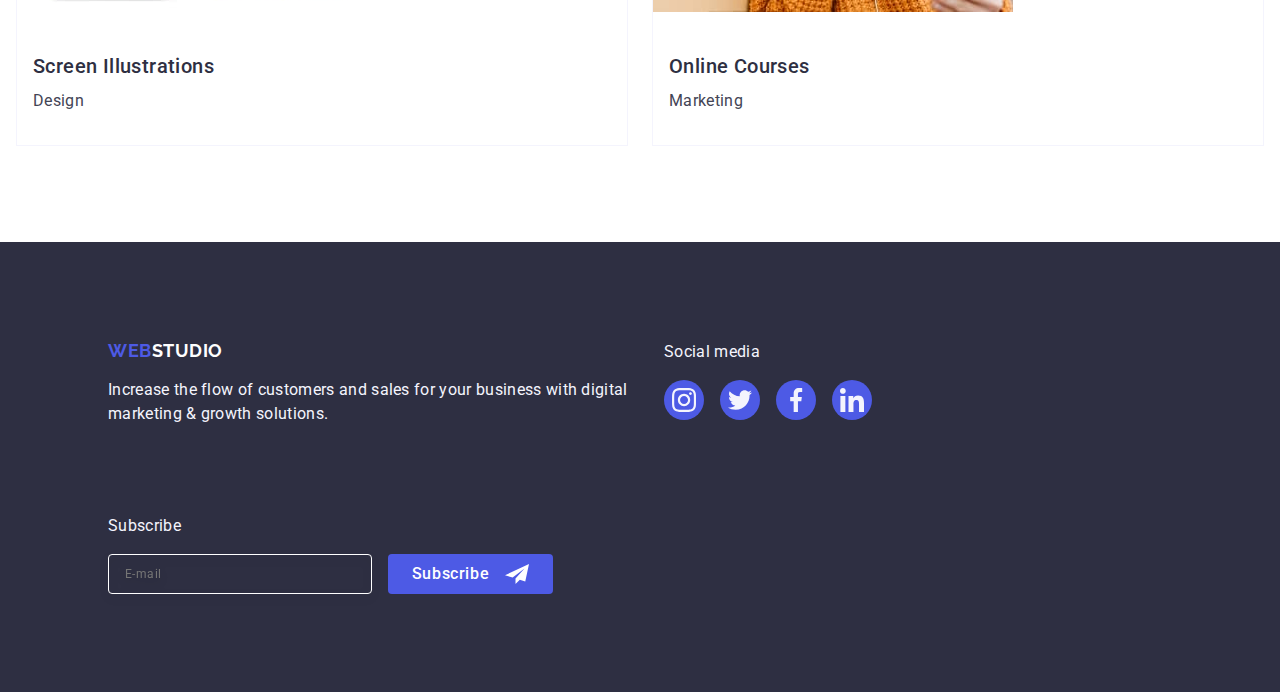
==== commit e89d1395: "marss" ====
--- a/index.html
+++ b/index.html
@@ -17,7 +17,7 @@
     <div class="box-header container">
         <a class="logo-header" href="./index.html"><span class="blue">Web</span>Studio</a>
         <ul class="header-hidden-menu">
-            <li class="option-hidden-menu"><a href="">Studio</a></li>
+            <li class="option-hidden-menu one-studio"><a href="">Studio</a></li>
             <li class="option-hidden-menu"><a href="">Portfolio</a></li>
             <li class="option-hidden-menu"><a href="">Contacts</a></li>
         </ul>
--- a/css/styles.css
+++ b/css/styles.css
@@ -71,7 +71,6 @@
     background-color: #4D5AE5;
     fill: white;
 }
-
 /*///////////header///////////*/
 
 /*///////////section one/////////////*/
@@ -756,6 +755,7 @@
         display: flex;
         flex-direction: row;
         gap: 40px;
+        margin: 0;
     }
     .header-hidden-contacts {
         display: flex;
@@ -763,6 +763,7 @@
         gap: 12px;
         font-size: 12px;
         padding: 16px 0;
+        margin: 0;
     }
     .title-main {
         width: 496px;
@@ -844,6 +845,7 @@
     }
     .paragraf-option-list-footer {
         margin: 0;
+        margin-bottom: 16px;
     }
     .option-hidden-contacts {
         color: var(--SLATE, #434455);
@@ -867,4 +869,20 @@
     .option-hidden-menu:focus {
         color: var(--OCEAN, #404BBF);
     }
+    .header-hidden-menu {
+        position: relative;
+    }
+    .one-studio {
+        color: #404bbf;
+    }
+    .one-studio::after {
+        content: "";
+        position: absolute;
+        left: 40px;
+        bottom: -22px;
+        height: 4px;
+        background-color: #404bbf;
+        border-radius: 2px;
+        width: 48px;
+    }
 }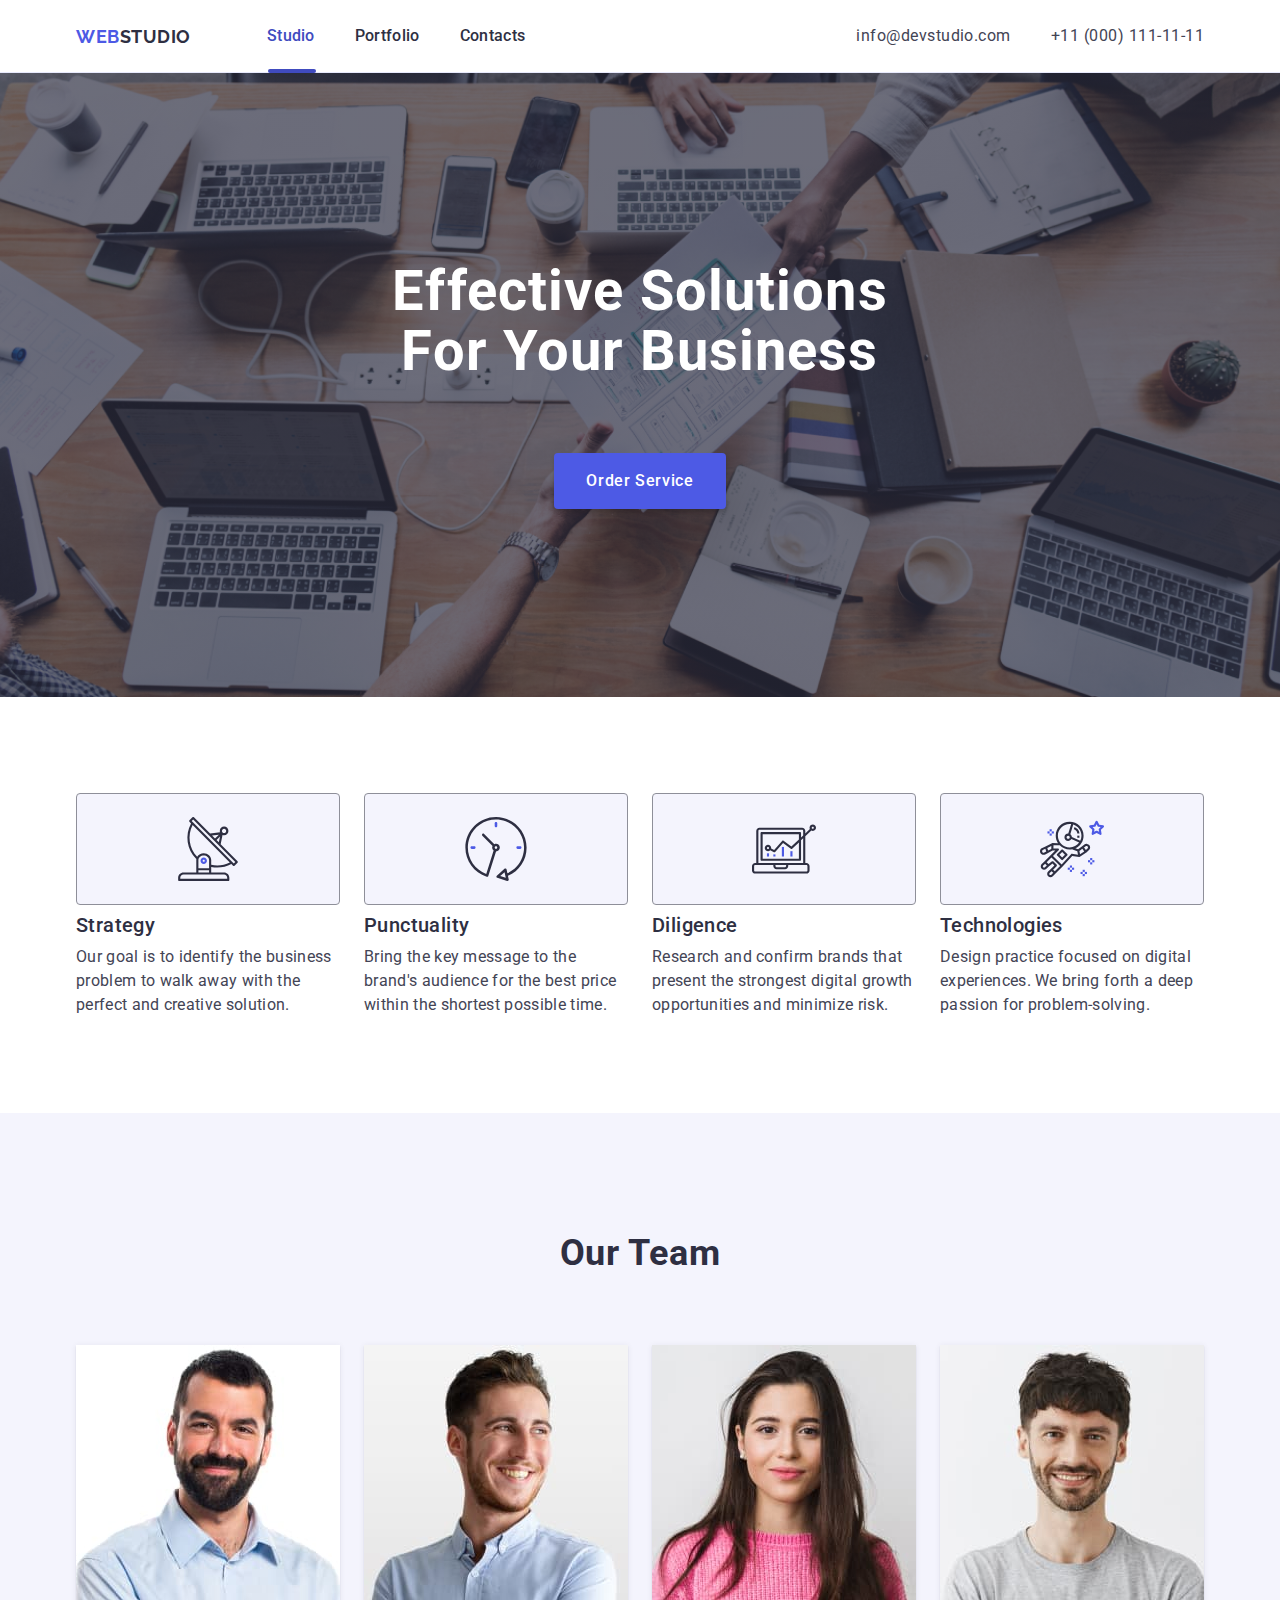
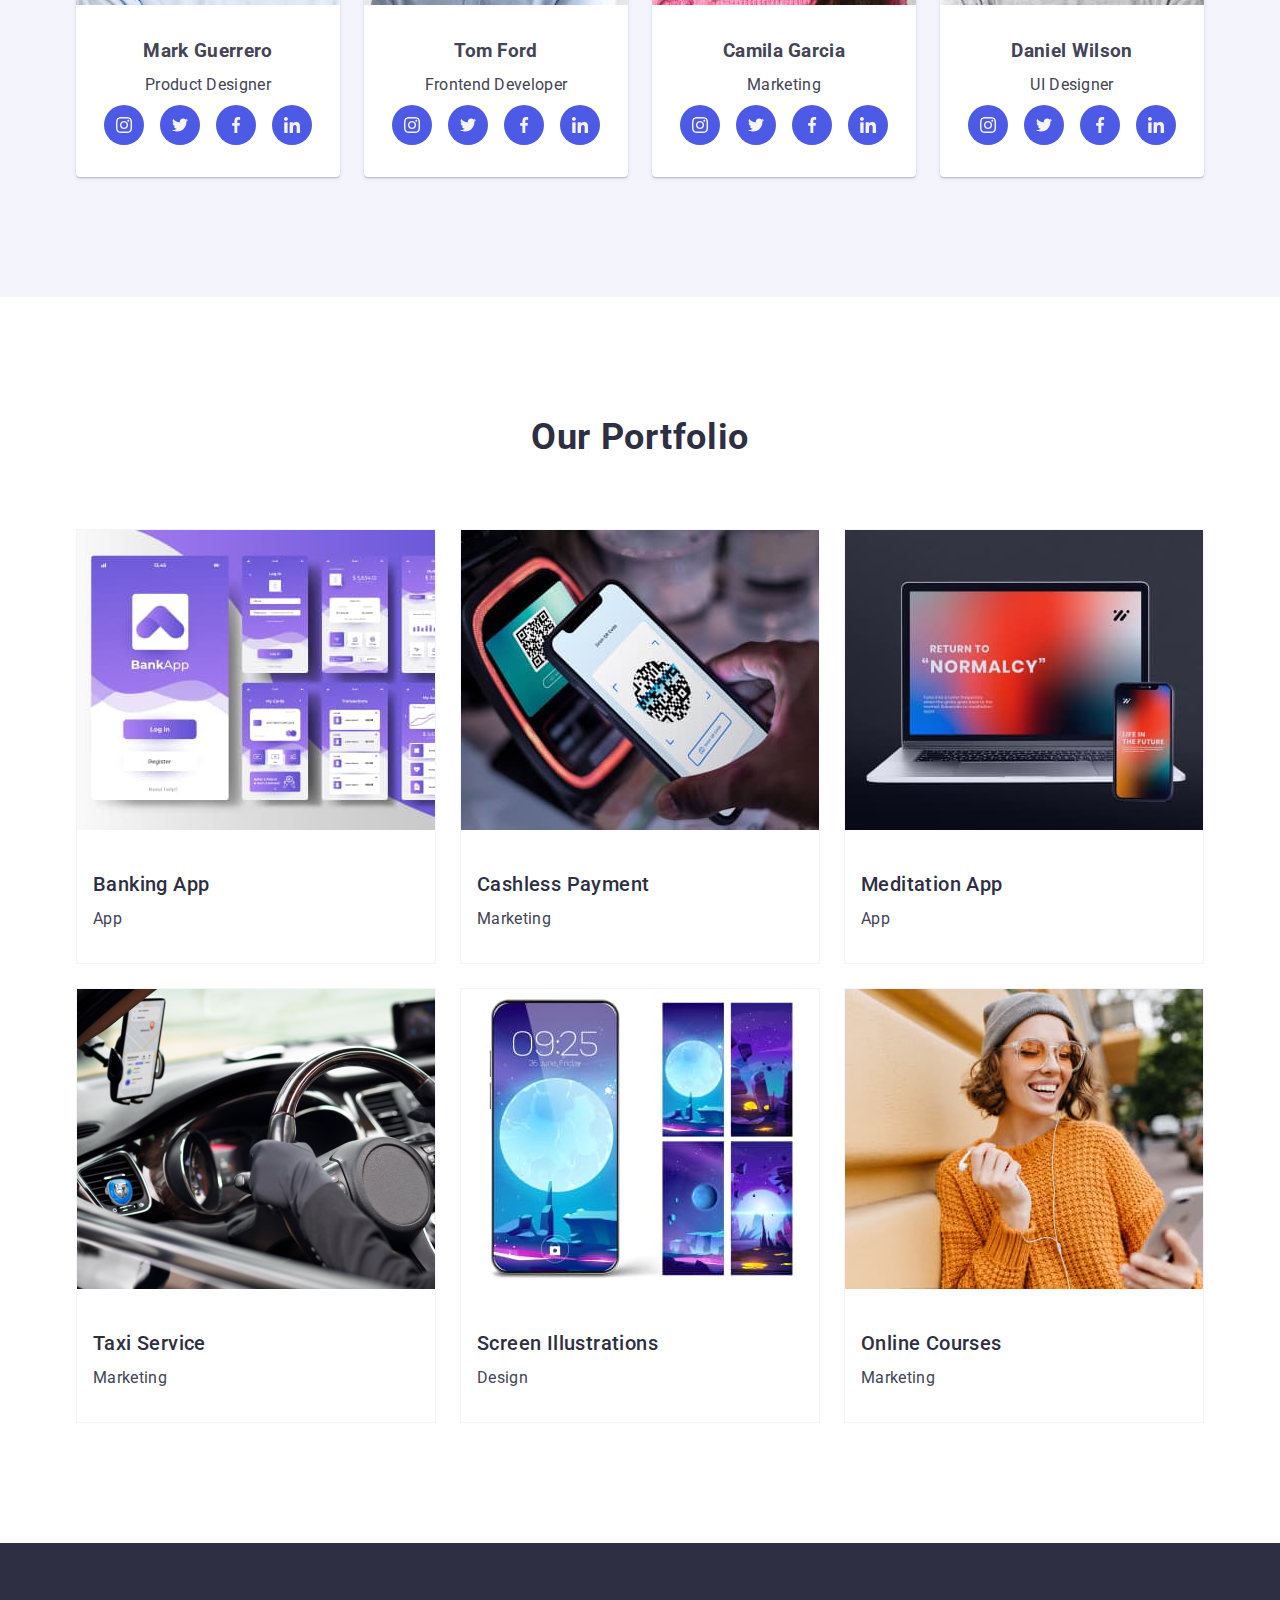
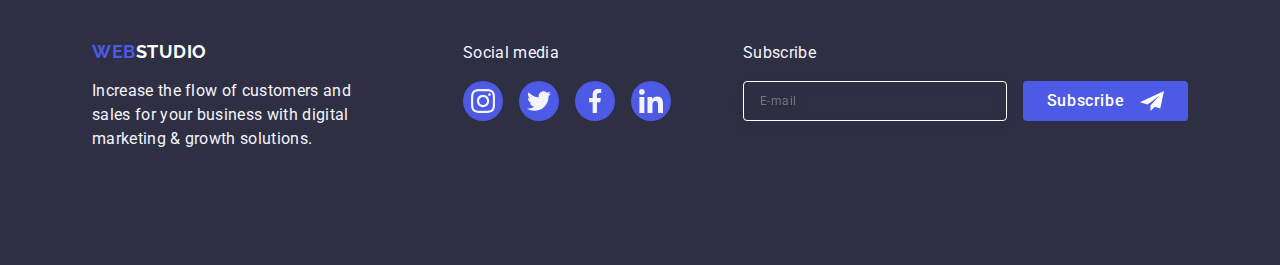
==== commit aa68fa26: "pies" ====
--- a/index.html
+++ b/index.html
@@ -16,18 +16,18 @@
 <header class="header">
     <div class="box-header container">
         <a class="logo-header" href="./index.html"><span class="blue">Web</span>Studio</a>
-        <ul class="header-hidden-menu">
-            <li class="option-hidden-menu one-studio"><a href="">Studio</a></li>
-            <li class="option-hidden-menu"><a href="">Portfolio</a></li>
-            <li class="option-hidden-menu"><a href="">Contacts</a></li>
-        </ul>
-        <ul class="header-hidden-contacts">
-            <li class="option-hidden-contacts"><a href="">info@devstudio.com</a></li>
-            <li class="option-hidden-contacts"><a href="">+11 (000) 111-11-11</a></li>
-        </ul>
-        <svg class="icon-menu-header" width="24" height="24">
-            <use href="./images/icons.svg#main-menu"></use>
-        </svg>
+            <ul class="header-hidden-menu">
+                <li class="option-hidden-menu one-studio"><a href="">Studio</a></li>
+                <li class="option-hidden-menu"><a href="">Portfolio</a></li>
+                <li class="option-hidden-menu"><a href="">Contacts</a></li>
+            </ul>
+            <ul class="header-hidden-contacts">
+                <li class="option-hidden-contacts"><a href="">info@devstudio.com</a></li>
+                <li class="option-hidden-contacts"><a href="">+11 (000) 111-11-11</a></li>
+            </ul>
+            <svg class="icon-menu-header" width="24" height="24">
+                <use href="./images/icons.svg#main-menu"></use>
+            </svg>
     </div>
 </header>
 
@@ -350,7 +350,7 @@
     </main>
 
     <footer class="section-footer">
-        <div class="box-section-footer">
+        <div class="box-section-footer container">
             <ul class="list-footer">
 
                 <li class="option-list-footer olf">
--- a/css/styles.css
+++ b/css/styles.css
@@ -746,7 +746,7 @@
     align-content: baseline;
 }
 
-@media (min-width: 768px) {
+@media (min-width: 768px) and (max-width: 1157px) {
     
     .icon-menu-header {
         display: none;
@@ -870,19 +870,206 @@
         color: var(--OCEAN, #404BBF);
     }
     .header-hidden-menu {
-        position: relative;
+        padding-left: 0;
     }
     .one-studio {
         color: #404bbf;
+        position: relative;
     }
     .one-studio::after {
         content: "";
         position: absolute;
-        left: 40px;
-        bottom: -22px;
+        left: 1px;
+        bottom: -25px;
         height: 4px;
         background-color: #404bbf;
         border-radius: 2px;
         width: 48px;
     }
+}
+@media (min-width: 1158px) {
+    
+    .icon-menu-header {
+        display: none;
+    }
+    .header-hidden-menu {
+        display: flex;
+        flex-direction: row;
+        gap: 40px;
+        margin: 0;
+    }
+    .header-hidden-contacts {
+        font-size: 16px;
+        padding: 16px 0;
+        margin: 0;
+        margin-left: auto;
+        flex-direction: row;
+        gap: 40px;
+        display: flex;
+    }
+    .title-main {
+        width: 496px;
+        color: var(--WHITE, #FFF);
+        font-size: 56px;
+        line-height: 60px;
+        letter-spacing: 1.12px;
+    }
+    .section-one-box {
+        padding: 188px 0;
+    }
+    .list-strategy {
+        position: relative;
+        flex-direction: row;
+        gap: 24px;
+        padding-right: 0;
+        padding-left: 0;
+    }
+    .title-list-strategy {
+        text-align: left;
+        color: var(--NAVY-BLUE, #2E2F42);
+        font-size: 20px;
+        font-weight: 500;
+        line-height: 24px; /* 120% */
+        letter-spacing: 0.4px;
+    }
+    .paragraf-list-strategy {
+        color: var(--SLATE, #434455);
+        font-weight: 400;
+        line-height: 24px;
+        letter-spacing: 0.32px;
+    }
+    .option-list-strategy {
+        width: calc((100% - 56px)/2);
+    }
+    .list-our-team {
+        justify-content: center;
+        flex-direction: row;
+        column-gap: 24px;
+    }
+    .list-our-portfolio {
+        justify-content: center;
+        flex-direction: row;
+        flex-wrap: wrap;
+        gap: 24px;
+    }
+    /*  */
+    .list-footer {
+        display: flex;
+        flex-direction: row;
+        justify-content: flex-start;
+        row-gap: 72px;
+    }
+    .option-list-footer {
+        margin: 0;
+    }
+    .logo-footer, .paragraf-option-list-footer, .label-footer {
+        text-align: left;
+    }
+    .list-icon-contacts {
+        gap: 16px;
+        justify-content: space-between;
+    }
+    .olf {
+        max-width: 50%;
+    }
+    .form-footer {
+        display: flex;
+        flex-direction: row;
+        align-items: end;
+        justify-content: flex-start;
+    }
+    .form-footer-div {
+        display: flex;
+        flex-direction: column;
+        gap: 16px;
+    }
+    .paragraf-option-list-footer {
+        margin: 0;
+        margin-bottom: 16px;
+    }
+    .option-hidden-contacts {
+        color: var(--SLATE, #434455);
+        font-size: 16px;
+        line-height: 14px; 
+        letter-spacing: 0.48px;
+        transition: transform 250ms cubic-bezier(0.4, 0, 0.2, 1);
+}
+    .option-hidden-contacts:hover,
+    .option-hidden-contacts:focus {
+        color: var(--OCEAN, #404BBF);
+    }
+    .option-hidden-menu {
+        color: var(--NAVY-BLUE, #2E2F42);
+        font-weight: 500;
+        line-height: 24px; 
+        letter-spacing: 0.32px;
+        transition: transform 250ms cubic-bezier(0.4, 0, 0.2, 1);
+        padding: 24px 0;
+    }
+    .option-hidden-menu:hover,
+    .option-hidden-menu:focus {
+        color: var(--OCEAN, #404BBF);
+    }
+    .header-hidden-menu {
+        padding-left: 0;
+    }
+    .one-studio {
+        color: #404bbf;
+        position: relative;
+    }
+    .one-studio::after {
+        content: "";
+        position: absolute;
+        left: 1px;
+        bottom: -1px;
+        height: 4px;
+        background-color: #404bbf;
+        border-radius: 2px;
+        width: 48px;
+    }
+    .logo-header {
+        margin: 0 76px 0 0;
+        font-size: 18px;
+        font-family: Raleway;
+        font-weight: 700;
+        line-height: 21px;
+        letter-spacing: 0.54px;
+        text-transform: uppercase;
+    }
+    .box-header {
+        justify-content: flex-start;
+    }
+    .container {
+        max-width: 1158px;
+        padding-left: 15px;
+        padding-right: 15px;
+        margin: 0 auto;
+    }
+    .box-icons {
+        display: flex;
+    }
+    .box-section-three {
+        padding: 120px 0;
+    }
+    .box-section-four {
+        padding: 120px 0;
+    }
+    .option-list-section-four {
+        width: calc((100% - 78px) / 3);
+    }
+    .option-list-our-team img {
+        overflow: visible;
+    }
+    .animation-text img {
+        overflow: visible;
+    }
+    .box-menu {
+        display: none;
+    }
+    .box-section-footer {
+        display: flex;
+        flex-direction: row;
+        flex-wrap: wrap;
+        align-items: baseline;
+    }
 }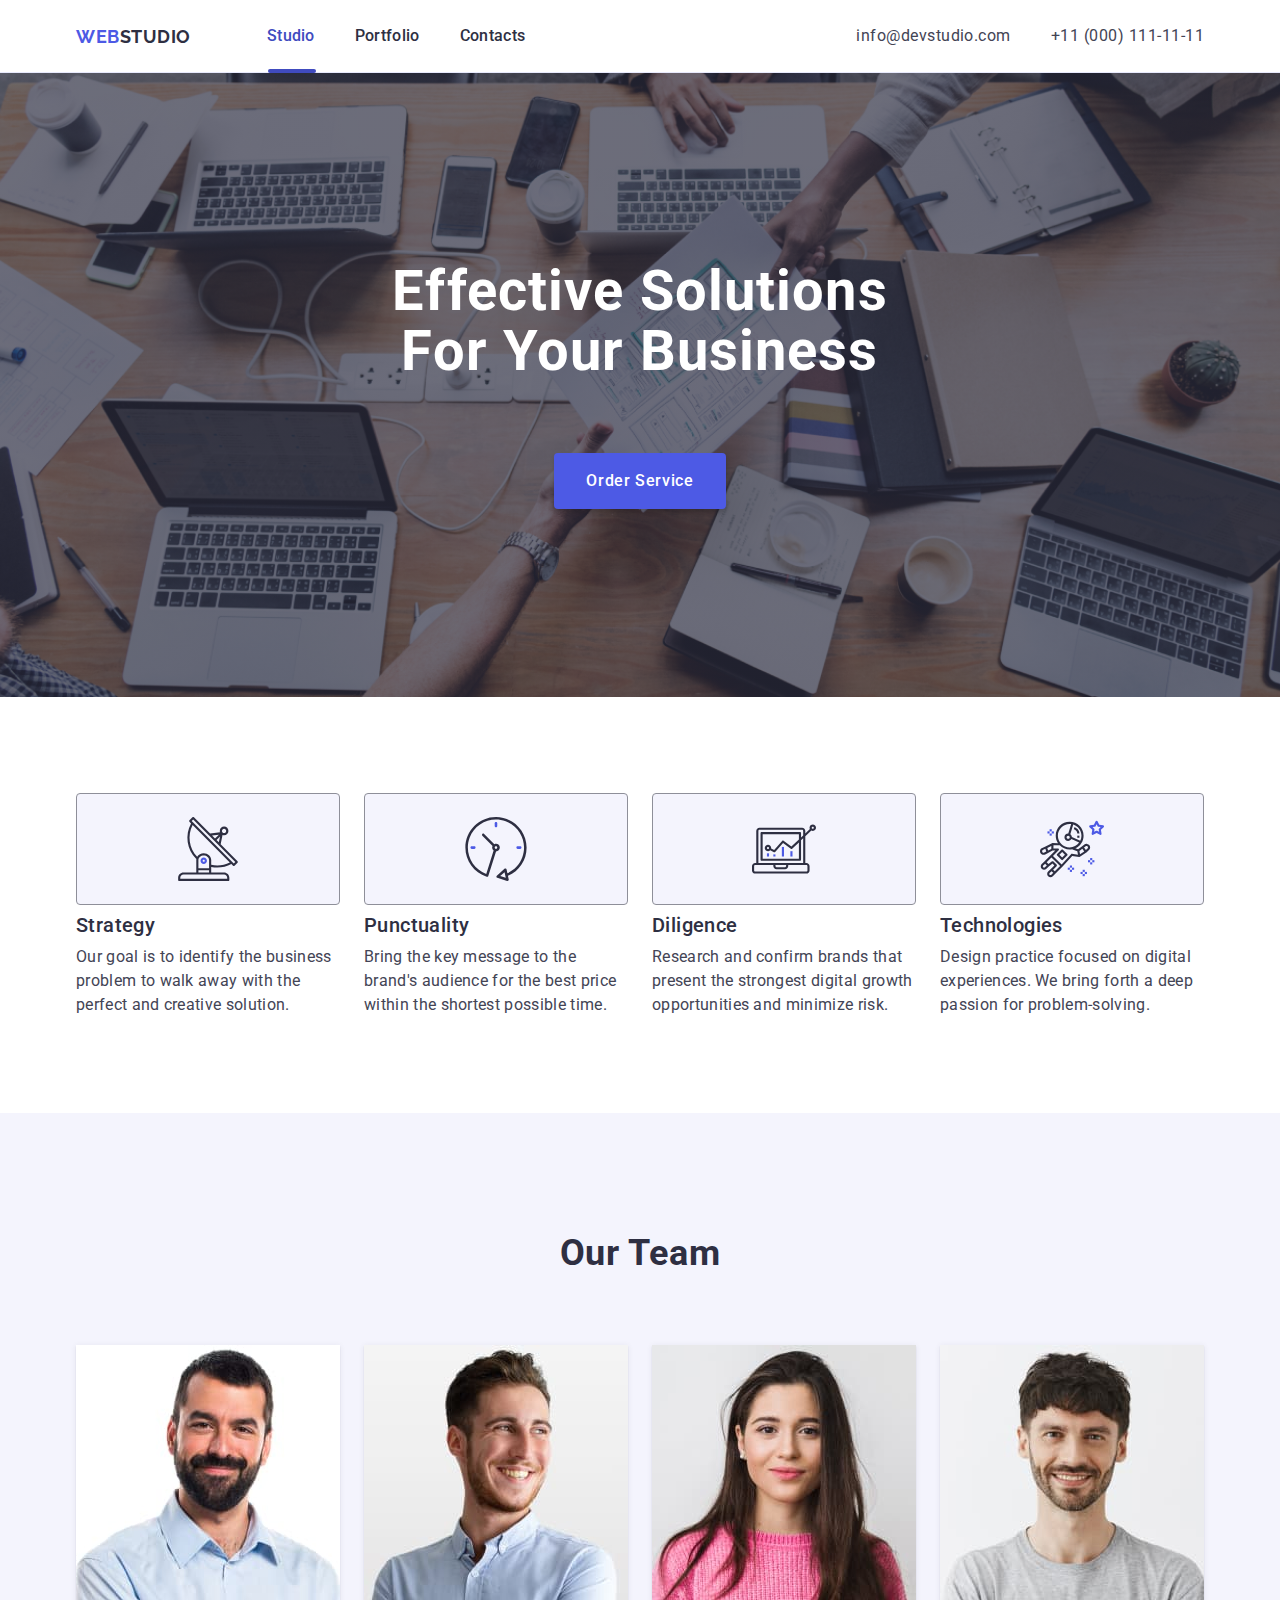
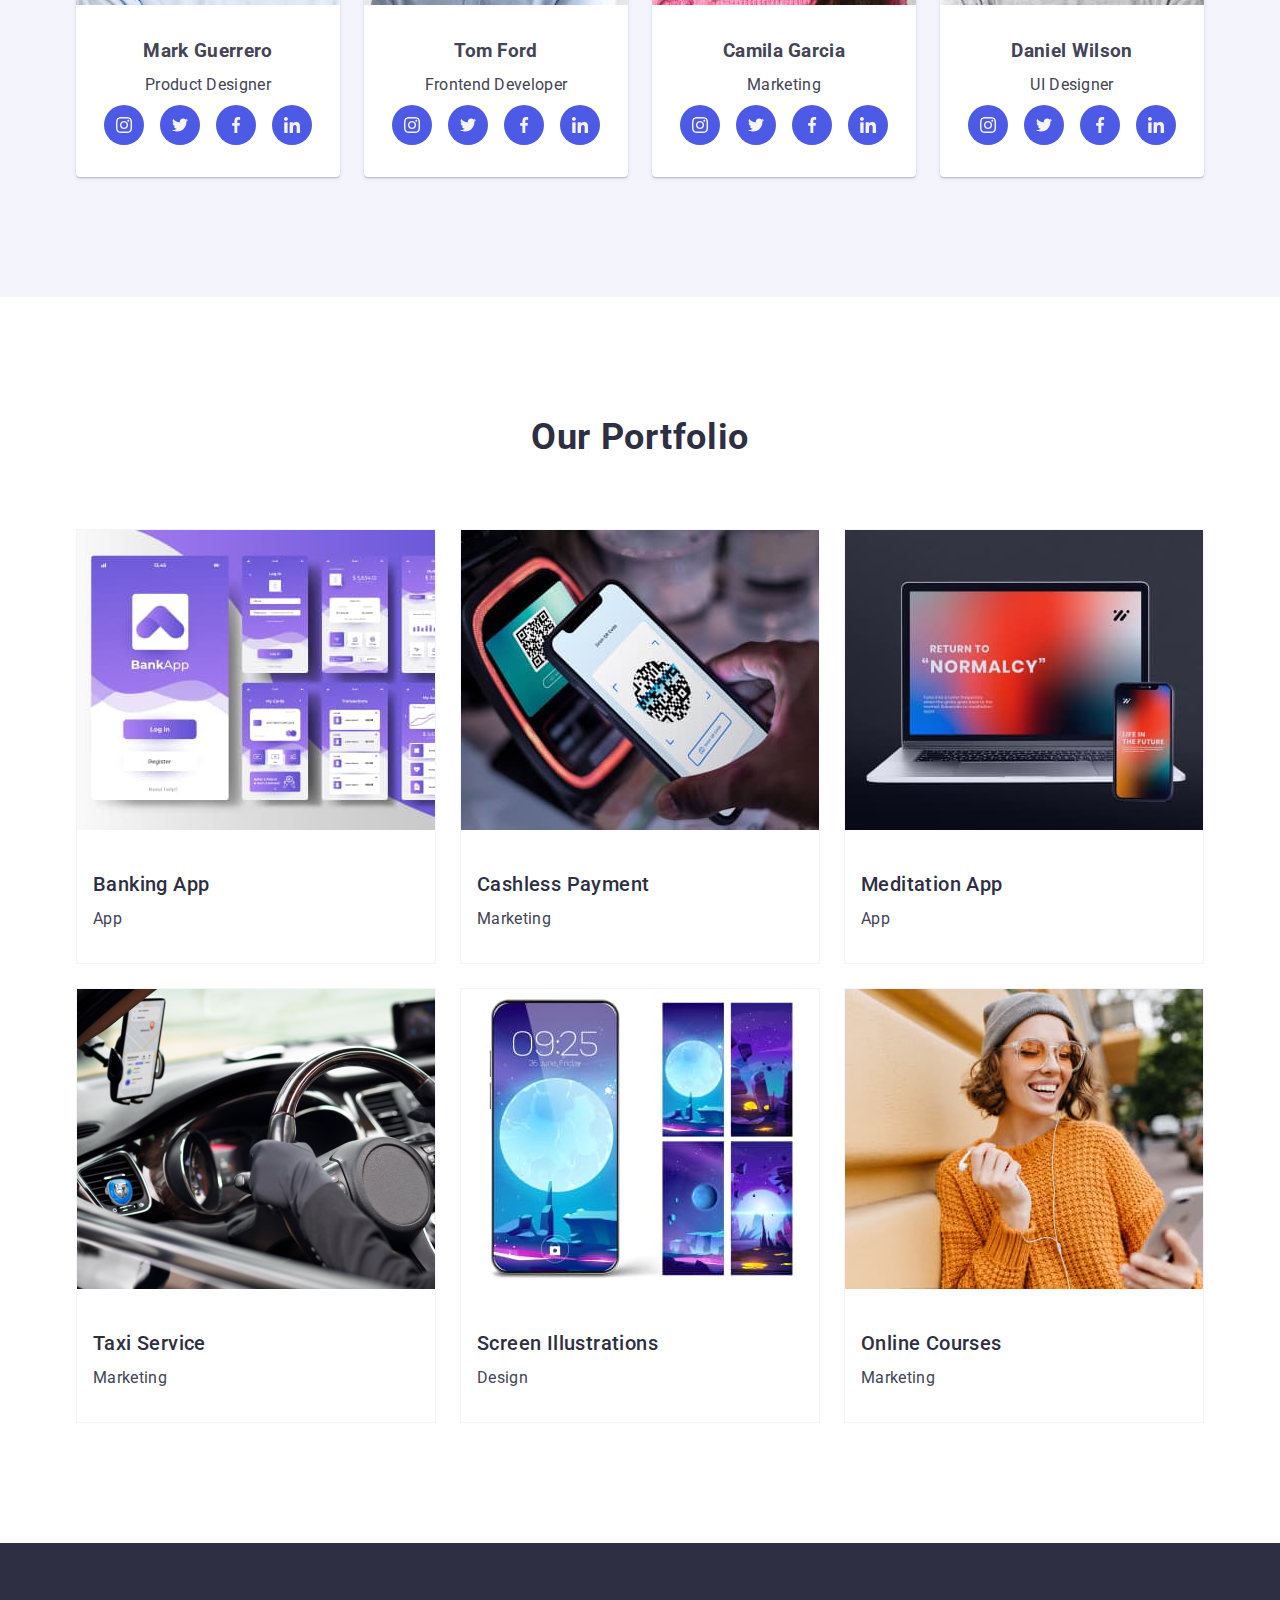
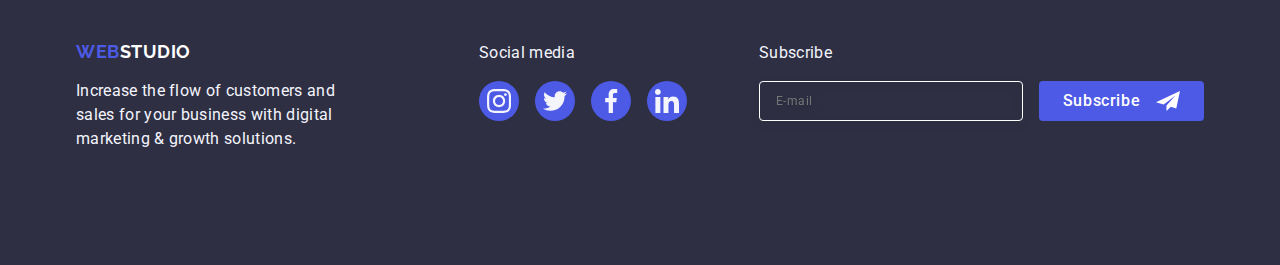
==== commit bd276180: "jj" ====
--- a/index.html
+++ b/index.html
@@ -90,7 +90,7 @@
                     <li class="option-list-our-team">
 
 
-                            <img src="./images/markguerrero.jpg" alt="Mark Guerrero, Product Designer"/>
+                            <img src="./images/image-section-one.jpg"  srcset="./images/image-section-one.jpg 1x, ./images/image-section-one@2x.jpg 2x" alt="Mark Guerrero, Product Designer"/>
 
 
                                 <div class="box-list-our-team">
@@ -132,7 +132,7 @@
                     <li class="option-list-our-team">
 
 
-                        <img src="./images/tomford.jpg" alt="Tom Ford, Frontend Developer"/>
+                        <img src="./images/image-section-two.jpg"  srcset="./images/image-section-two.jpg 1x, ./images/image-section-two@2x.jpg 2x" alt="Tom Ford, Frontend Developer"/>
 
 
                             <div class="box-list-our-team">
@@ -174,7 +174,7 @@
                 <li class="option-list-our-team">
 
 
-                    <img src="./images/camilagarcia.jpg" alt="Camila Garcia, Marketing"/>
+                    <img src="./images/image-section-three.jpg"  srcset="./images/image-section-three.jpg 1x, ./images/image-section-three@2x.jpg 2x" alt="Camila Garcia, Marketing"/>
 
 
                         <div class="box-list-our-team">
@@ -216,7 +216,7 @@
             <li class="option-list-our-team">
 
 
-                <img src="./images/danielwilson.jpg" alt="Daniel Wilson, UI Designer"/>
+                <img src="./images/image-section-four.jpg"  srcset="./images/image-section-four.jpg 1x, ./images/image-section-four@2x.jpg 2x" alt="Daniel Wilson, UI Designer"/>
 
 
                     <div class="box-list-our-team">
@@ -272,7 +272,7 @@
 
                     <li class="option-list-section-four">
                         <div class="animation-text">
-                            <img src="./images/bankingapp.jpg" alt="Banking App for users"/>
+                            <img src="./images/image-one.jpg"  srcset="./images/image-one.jpg 1x, ./images/image-one@2x.jpg 2x" alt="Banking App for users"/>
                             <p class="animation-paragraf">14 Stylish and User-Friendly App Design Concepts · Task Manager App · Calorie Tracker App · Exotic Fruit Ecommerce App · Cloud Storage App</p>
                         </div>
                         
@@ -284,7 +284,7 @@
 
                     <li class="option-list-section-four">
                         <div class="animation-text">
-                            <img src="./images/cashlesspayment.jpg" alt="Cashless payment App for users"/>
+                            <img src="./images/image-two.jpg"  srcset="./images/image-two.jpg 1x, ./images/image-two@2x.jpg 2x" alt="Cashless payment App for users"/>
                             <p class="animation-paragraf">14 Stylish and User-Friendly App Design Concepts · Task Manager App · Calorie Tracker App · Exotic Fruit Ecommerce App · Cloud Storage App</p>
                         </div>
                         
@@ -296,7 +296,7 @@
 
                     <li class="option-list-section-four">
                         <div class="animation-text">
-                            <img src="./images/meditationapp.jpg" alt="Meditation App for users"/>
+                            <img src="./images/image-three.jpg"  srcset="./images/image-three.jpg 1x, ./images/image-three@2x.jpg 2x" alt="Meditation App for users"/>
                             <p class="animation-paragraf">14 Stylish and User-Friendly App Design Concepts · Task Manager App · Calorie Tracker App · Exotic Fruit Ecommerce App · Cloud Storage App</p>
                         </div>
                         
@@ -308,7 +308,7 @@
 
                     <li class="option-list-section-four">
                         <div class="animation-text">
-                            <img src="./images/taxiservicefinally.jpg" alt="Taxi Service App for users"/>
+                            <img src="./images/image-four.jpg"  srcset="./images/image-four.jpg 1x, ./images/image-four@2x.jpg 2x" alt="Taxi Service App for users"/>
                             <p class="animation-paragraf">14 Stylish and User-Friendly App Design Concepts · Task Manager App · Calorie Tracker App · Exotic Fruit Ecommerce App · Cloud Storage App</p>
                         </div>
                         
@@ -320,7 +320,7 @@
 
                     <li class="option-list-section-four">
                         <div class="animation-text">
-                            <img src="./images/screenillustrations.jpg" alt="Online Courses App for users"/>
+                            <img src="./images/image-five.jpg"  srcset="./images/image-five.jpg 1x, ./images/image-five@2x.jpg 2x" alt="Online Courses App for users"/>
                             <p class="animation-paragraf">14 Stylish and User-Friendly App Design Concepts · Task Manager App · Calorie Tracker App · Exotic Fruit Ecommerce App · Cloud Storage App</p>
                         </div>
                         
@@ -332,7 +332,7 @@
 
                     <li class="option-list-section-four">
                         <div class="animation-text">
-                            <img src="./images/onlinecourses.jpg" alt="Online Courses App for users"/>
+                            <img src="./images/image-six.jpg"  srcset="./images/image-six.jpg 1x, ./images/image-six@2x.jpg 2x" alt="Online Courses App for users"/>
                             <p class="animation-paragraf">14 Stylish and User-Friendly App Design Concepts · Task Manager App · Calorie Tracker App · Exotic Fruit Ecommerce App · Cloud Storage App</p>
                         </div>
                         
@@ -517,7 +517,7 @@
                                 <svg class="icon-users" width="10" height="8">
                                     <use href="./images/icons.svg#icon-accept"></use>
                                 </svg>
-                            </span><div class="accept">I accept the terms and conditions of the <a class="privacy" href=""> Privacy Policy</a></div></label>
+                            </span><div class="accept">I accept the terms and conditions of the<a class="privacy" href="">Privacy Policy</a></div></label>
                     </div>
                     <button type="button" class="button-send-formularz">Send</button>
                 </form>
--- a/css/styles.css
+++ b/css/styles.css
@@ -366,7 +366,7 @@
     letter-spacing: 0.54px;
     text-transform: uppercase; 
     color: white;
-    transition: fill 300ms cubic-bezier(0.4, 0, 0.2, 1);
+    transition: color 300ms cubic-bezier(0.4, 0, 0.2, 1);
     text-align: center;
     margin-bottom: 17.5px;
 }
@@ -449,8 +449,10 @@
 
 .box-form {
     position: fixed;
-    top: 50%; 
-    left: 50%; 
+    top: 0; 
+    left: 0; 
+    width: 100%;
+    height: 100%;
     background-color: rgba(46, 47, 66, 0.4);
     transition: opacity 250ms cubic-bezier(0.4, 0, 0.2, 1), visibility 250ms cubic-bezier(0.4, 0, 0.2, 1); 
     opacity: 0;
@@ -746,7 +748,7 @@
     align-content: baseline;
 }
 
-@media (min-width: 768px) and (max-width: 1157px) {
+@media (min-width: 768px) and (max-width: 1158px) {
     
     .icon-menu-header {
         display: none;
@@ -837,6 +839,7 @@
         flex-wrap: wrap;
         align-items: end;
         justify-content: flex-start;
+        gap: 24px;
     }
     .form-footer-div {
         display: flex;
@@ -846,6 +849,9 @@
     .paragraf-option-list-footer {
         margin: 0;
         margin-bottom: 16px;
+    }
+    .box-menu {
+        display: none;
     }
     .option-hidden-contacts {
         color: var(--SLATE, #434455);
@@ -886,6 +892,18 @@
         border-radius: 2px;
         width: 48px;
     }
+    /* form */
+    .container-form {
+        position: fixed;
+        width: 408px;
+    }
+    .accept {
+        display: flex;
+        gap: 4px;
+    }
+    .container-form {
+        top: 38%;
+    }
 }
 @media (min-width: 1158px) {
     
@@ -958,6 +976,7 @@
         flex-direction: row;
         justify-content: flex-start;
         row-gap: 72px;
+        padding: 0;
     }
     .option-list-footer {
         margin: 0;
@@ -970,7 +989,8 @@
         justify-content: space-between;
     }
     .olf {
-        max-width: 50%;
+        margin: 0;
+        margin-right: 30px;
     }
     .form-footer {
         display: flex;
@@ -993,7 +1013,7 @@
         line-height: 14px; 
         letter-spacing: 0.48px;
         transition: transform 250ms cubic-bezier(0.4, 0, 0.2, 1);
-}
+    }
     .option-hidden-contacts:hover,
     .option-hidden-contacts:focus {
         color: var(--OCEAN, #404BBF);
@@ -1072,4 +1092,19 @@
         flex-wrap: wrap;
         align-items: baseline;
     }
+    /* form */
+    .accept {
+        display: flex;
+        gap: 4px;
+    }
+    .container-form {
+        width: 408px;
+        top: 55%;
+    }
+}
+/* image */
+@media (min-resolution: 192dpi) {
+    .section-one {
+      background-image: url('./images/office@2x.jpg');
+    }
 }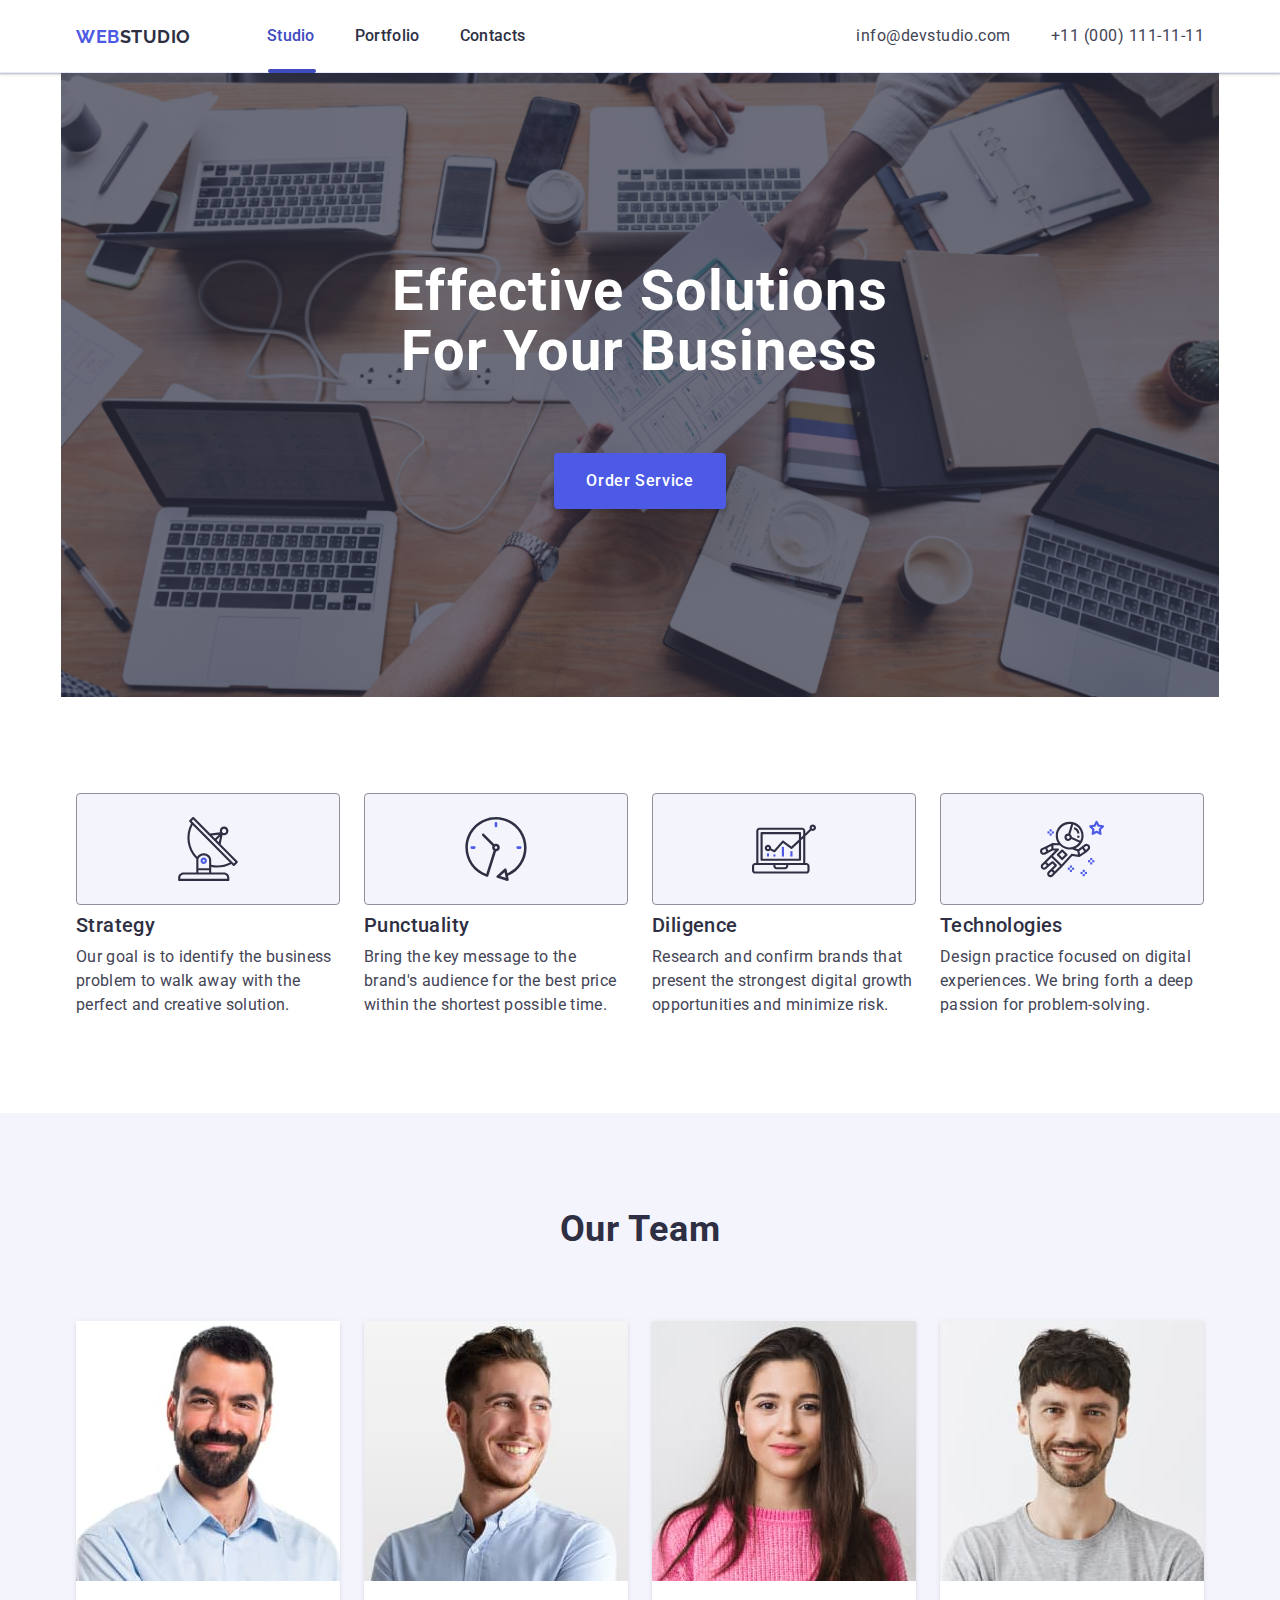
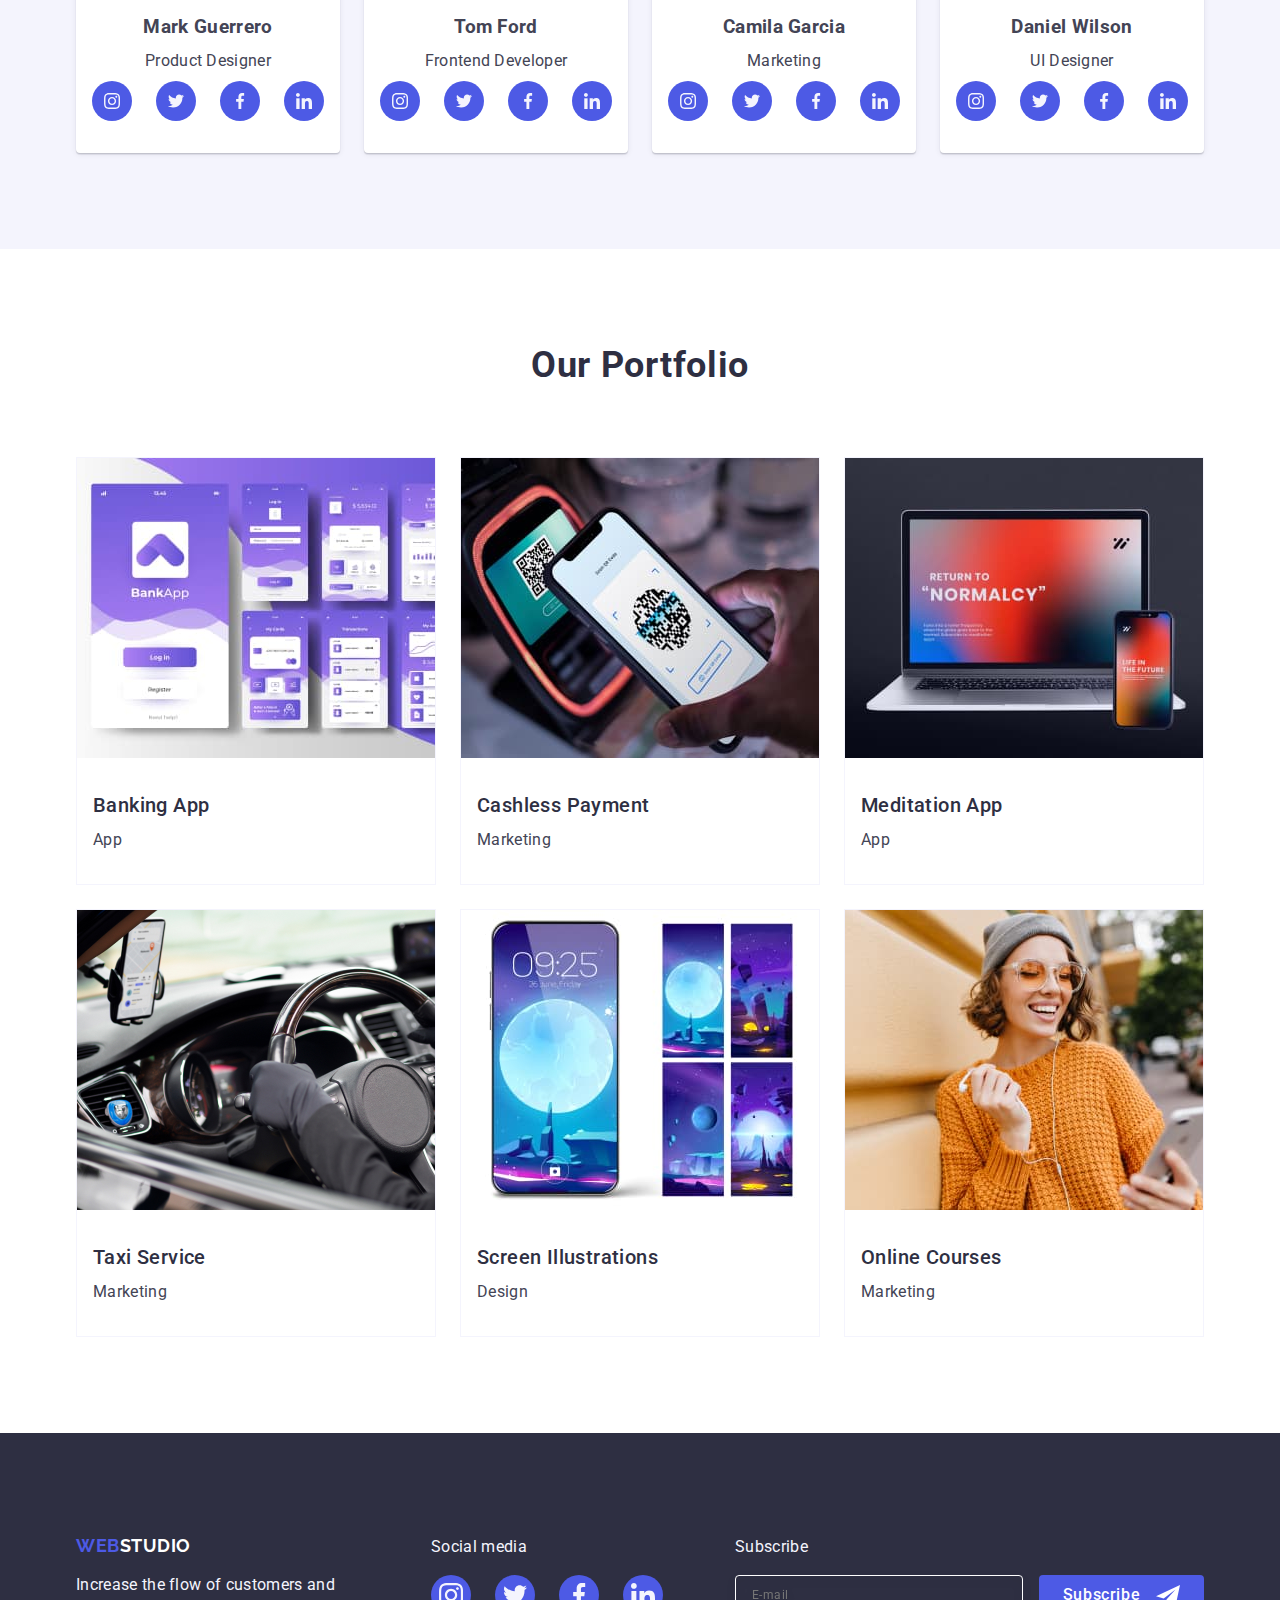
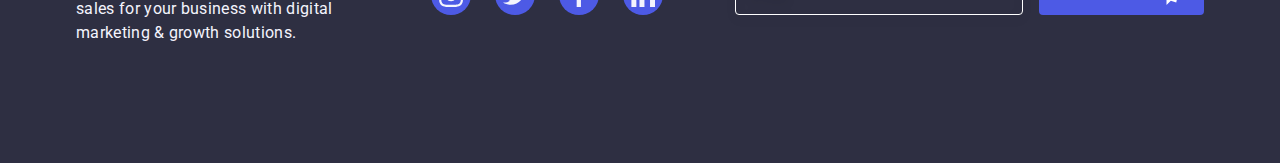
==== commit 589088c1: "jj" ====
--- a/index.html
+++ b/index.html
@@ -41,8 +41,8 @@
     </section>
 
     <section class="section-two">
-        <div class="box-section-two">
-            <ul class="list-strategy container">
+        <div class="box-section-two container">
+            <ul class="list-strategy">
                 <li class="option-list-strategy">
                     <div class="box-icons">
                         <svg class="icons-svg" width="64" height="64">
@@ -351,15 +351,15 @@
 
     <footer class="section-footer">
         <div class="box-section-footer container">
-            <ul class="list-footer">
-
-                <li class="option-list-footer olf">
+            <div class="list-footer">
+
+                <div class="option-list-footer olf">
                     <a class="logo-footer" href="./index.html"><span class="blue">Web</span>Studio</a>
                     <p class="paragraf-option-list-footer">Increase the flow of customers and sales for your business with digital marketing & growth solutions.</p>
-                </li>
-
-                <li class="option-list-footer">
-                    <p class="paragraf-option-list-footer">Social media</p>
+                </div>
+
+                <div class="option-list-footer">
+                    <p class="paragraf-option-list-footer social-media">Social media</p>
                     <ul class="list-icon-contacts list-footers">
                         <li class="option-icon">
                             <a class="circle-icon icon-footer" href="https://www.instagram.com/m">
@@ -390,23 +390,27 @@
                             </a>
                         </li>
                     </ul>
-                </li>
-
-                <li class="option-list-footers">
+                </div>
+
+                <div class="option-list-footers">
                     <form class="form-footer">
+                        
                         <div class="form-footer-div">
                             <label class="label-footer">Subscribe</label>
                             <input class="input-footer" type="email" placeholder="E-mail"/>
                         </div>
-                    
-                        <button class="button-footer" type="submit">Subscribe
-                            <svg class="icon-button-send" width="24" height="24">
-                                <use href="./images/icons.svg#send-form"></use>
-                            </svg>
-                        </button>
+                        
+                        <div>
+                            <button class="button-footer" type="submit">Subscribe
+                                <svg class="icon-button-send" width="24" height="24">
+                                    <use href="./images/icons.svg#send-form"></use>
+                                </svg>
+                            </button>
+                        </div>
+
                     </form>
-                </li>
-            </ul>
+                </div>
+            </div>
         </div>
 
     </footer>
@@ -421,19 +425,19 @@
             </svg>
         </button>
 
-        <div class="menu-hidden">
+        <nav class="menu-hidden">
                 <ul class="list-hiddens">
-                    <li class="option-list-hiddens"><a href="./index.html">Studio</a></li>
+                    <li class="option-list-hiddens studio"><a href="./index.html">Studio</a></li>
                     <li class="option-list-hiddens"><a href="./index.html">Portfolio</a></li>
                     <li class="option-list-hiddens"><a href="./index.html">Contacts</a></li>
                 </ul>
+        </nav>
                 <address>
                     <ul class="list-hidden">
                         <li class="option-list-hidden"><a href="tel:+110001111111">+11 (000) 111-11-11</a></li>
                         <li class="option-list-hidden"><a href="mailto:info@devstudio.com">info@devstudio.com</a></li>
                     </ul>
                 </address>
-        </div>
 
         <ul class="list-icon-contacts icon-menu">
             <li class="option-icon">
--- a/css/styles.css
+++ b/css/styles.css
@@ -12,12 +12,18 @@
     color: inherit;
     font-style: normal;
 }
-ul {
+ul, li {
     list-style-type: none;
+    margin: 0;
+    padding: 0;
+}
+img {
+    display: block;
 }
 .container {
     margin: 0 auto;
     padding: 0 16px;
+    max-width: 320px;
 }
 /*///////////header///////////*/
 .logo-header {
@@ -78,17 +84,19 @@
 .section-one {
     display: flex;
     background-size: cover;
-    background-image: linear-gradient(rgba(46, 47, 66, 0.7), rgba(46, 47, 66, 0.7)), url(../images/office.jpg);
+    background-image: linear-gradient(rgba(46, 47, 66, 0.7), rgba(46, 47, 66, 0.7)), url('../images/office-one.jpg');
     background-repeat: no-repeat;
     background-position: center;
     align-items: center;
+    padding: 72px 0;
+    max-width: 320px;
+    margin: 0 auto;
 }
 .section-one-box {
     display: flex;
     flex-direction: column;
     align-items: center;
     justify-content: center;
-    padding: 72px 0;
 }
 .button-main {
     border-radius: 4px;
@@ -129,16 +137,17 @@
     display: flex;
     justify-content: center;
     align-items: center;
+    padding: 96px 0;
 }
 .list-strategy {
     display: flex;
     flex-direction: column;
     gap: 72px;
     justify-content: center;
+    padding-left: 0;
 }
 .box-section-two {
     display: flex;
-    padding: 96px 0;
 }
 .title-list-strategy {
     margin-top: 0;
@@ -168,8 +177,6 @@
 }
 .section-three {
     background-color: #F4F4FD;
-}
-.box-section-three {
     padding: 96px 0;
 }
 .title-section-three {
@@ -200,17 +207,15 @@
     gap: 72px;
     display: flex;
     flex-direction: column;
-    padding: 0 28px;
+    padding: 0;
     align-items: center;
 }
 .option-list-our-team {
     display: flex;
     flex-direction: column;
-    gap: 32px;
     width: 264px;
     align-items: center; 
     background-color: #FFF;
-    padding-bottom: 32px;
     border-radius: 0px 0px 4px 4px;
     box-shadow: 0px 2px 1px 0px rgba(46, 47, 66, 0.08), 0px 1px 1px 0px rgba(46, 47, 66, 0.16), 0px 1px 6px 0px rgba(46, 47, 66, 0.08);
 }
@@ -248,6 +253,9 @@
     background-color: #404BBF;
     transition: fill 250ms cubic-bezier(0.4, 0, 0.2, 1);
 }
+.box-list-our-team {
+    padding: 32px 0;
+}
 
 /*//////////section three /////////*/
 
@@ -255,13 +263,12 @@
 .animation-text img {
         overflow: hidden;
 }
+
 .option-list-section-four {
     display: flex;
     justify-content: center;
     flex-direction: column;
-    gap: 32px;
     width: 288px;
-    padding-bottom: 32px;
     border: 1px solid var(--CLOUD, #F4F4FD);
     transition: box-shadow 250ms cubic-bezier(0.4, 0, 0.2, 1);
 }
@@ -289,11 +296,11 @@
     letter-spacing: 0.72px;
     text-transform: capitalize;
 }
-.box-section-four {
+.section-four {
     padding: 96px 0;
 }
 .paragraf-and-title {
-    padding: 0 16px;
+    padding: 32px 16px;
 }
 .title-option-section-four {
     margin-top: 0;
@@ -343,7 +350,6 @@
     color: red;
 }
 .list-footer {
-    padding: 0 16px;
     margin: 0;
     display: flex;
     flex-direction: column;
@@ -351,9 +357,6 @@
 }
 .icon-footer {
     transition: background-color 250ms cubic-bezier(0.4, 0, 0.2, 1);
-}
-.box-section-footer {
-    padding: 97.5px 0;
 }
 .section-footer {
     background-color: var(--NAVY-BLUE, #2E2F42);
@@ -375,7 +378,8 @@
     line-height: 24px; 
     letter-spacing: 0.32px;
     margin-top: 0;
-    margin-bottom: 16px;
+}
+.social-media {
     text-align: center;
 }
 .list-footers {
@@ -411,10 +415,10 @@
     display: flex;
     flex-direction: column;
     gap: 16px;
-    align-items: center;
+    align-items: flex-start;
 }
 .input-footer {
-    width: 264px;
+    width: 288px;
     height: 40px;
     border: 1px solid #ffffff;
     background-color: transparent;
@@ -442,6 +446,9 @@
     flex-direction: column;
     justify-content: center;
     gap: 16px;
+}
+.section-footer {
+    padding: 97.5px 0;
 }
 /*////////footer//////////////*/
 
@@ -662,6 +669,9 @@
     padding: 72px 24px 40px 16px;
     top: 50%;
     background: #fcfcfc; 
+    display: flex;
+    flex-direction: column;
+    height: 100%;
 }
 .box-menu {
     position: fixed;
@@ -669,7 +679,7 @@
     top: 0;
     background-color: rgba(46, 47, 66, 0.4);
     transition: opacity 250ms cubic-bezier(0.4, 0, 0.2, 1), visibility 250ms cubic-bezier(0.4, 0, 0.2, 1); 
-    
+    height: 100%;
     opacity: 0;
     visibility: hidden;
     pointer-events: none;
@@ -678,6 +688,7 @@
     display: flex;
     flex-direction: column;
     gap: 168px;
+    margin-bottom: auto;
 }
 .list-hiddens {
     padding-left: 0;
@@ -695,6 +706,9 @@
     text-transform: capitalize; 
     transition: transform 250ms cubic-bezier(0.4, 0, 0.2, 1);
 }
+.studio {
+    color: #404BBF;
+}
 .list-hidden {
     padding-left: 0;
     margin-top: 0;
@@ -753,6 +767,9 @@
     .icon-menu-header {
         display: none;
     }
+    .container {
+        max-width: 768px;
+    }
     .header-hidden-menu {
         display: flex;
         flex-direction: row;
@@ -774,22 +791,27 @@
         line-height: 60px;
         letter-spacing: 1.12px;
     }
-    .section-one-box {
+    .section-one {
         padding: 112px 0;
+        background-image: linear-gradient(rgba(46, 47, 66, 0.7), rgba(46, 47, 66, 0.7)), url('../images/office-two.jpg');
+        max-width: 768px;
     }
     .list-strategy {
         position: relative;
         flex-direction: row;
         flex-wrap: wrap;
-        gap: 24px;
+        column-gap: 24px;
+        row-gap: 72px;
+        justify-content: flex-start;
         padding-right: 0;
         padding-left: 0;
+        margin-top: 0;
     }
     .title-list-strategy {
         text-align: left;
     }
     .option-list-strategy {
-        width: calc((100% - 56px)/2);
+        width: calc((100% - 24px)/2);
     }
     /*  */
     .list-our-team{
@@ -808,48 +830,57 @@
         column-gap: 24px;
     }
     .option-list-section-four {
-        width: calc((100% - 56px)/2);
-    }
-    /*  */
-    .list-footer {
+        width: calc((100% - 24px)/2);
+    }
+    /* footer */
+
+
+.olf {
+        width: calc((100% - 208px)/2);
+    }
+.olf .paragraf-option-list-footer {
+        margin-bottom: 0;
+    }
+.list-footer {
+        flex-direction: row;
+        flex-wrap: wrap;
+        column-gap: 24px;
+        justify-content: center;
+    }
+.list-footers {
+    gap: 16px;
+}
+.paragraf-option-list-footer {
+    text-align: left;
+}
+.section-footer {
         display: flex;
-        flex-direction: row;
-        flex-wrap: wrap;
-        justify-content: flex-start;
-        row-gap: 72px;
-        column-gap: 24px;
-        padding: 0 108px;
-    }
-    .option-list-footer {
-        margin: 0;
-    }
-    .logo-footer, .paragraf-option-list-footer, .label-footer {
-        text-align: left;
-    }
-    .list-icon-contacts {
-        gap: 16px;
-        justify-content: space-between;
-    }
-    .olf {
-        max-width: 50%;
-    }
-    .form-footer {
-        display: flex;
-        flex-direction: row;
-        flex-wrap: wrap;
-        align-items: end;
-        justify-content: flex-start;
-        gap: 24px;
-    }
-    .form-footer-div {
-        display: flex;
-        flex-direction: column;
-        gap: 16px;
-    }
-    .paragraf-option-list-footer {
-        margin: 0;
-        margin-bottom: 16px;
-    }
+        justify-content: center;
+    }
+.box-section-footer {
+    display: flex;
+    justify-content: center;
+}
+.logo-footer {
+    text-align: left;
+}
+.label-footer {
+    text-align: left;
+}
+.form-footer {
+    flex-direction: row;
+    align-items: flex-end;
+    gap: 24px;
+}
+.input-footer {
+    width: 264px;
+}
+.option-list-footers {
+    width: 68%;
+}
+/*footer*/
+
+
     .box-menu {
         display: none;
     }
@@ -859,7 +890,7 @@
         line-height: 14px; 
         letter-spacing: 0.48px;
         transition: transform 250ms cubic-bezier(0.4, 0, 0.2, 1);
-}
+    }
     .option-hidden-contacts:hover,
     .option-hidden-contacts:focus {
         color: var(--OCEAN, #404BBF);
@@ -906,6 +937,11 @@
     }
 }
 @media (min-width: 1158px) {
+
+    .section-one {
+        background-image: linear-gradient(rgba(46, 47, 66, 0.7), rgba(46, 47, 66, 0.7)), url('../images/office.jpg');
+        max-width: 1158px;
+    }
     
     .icon-menu-header {
         display: none;
@@ -970,43 +1006,30 @@
         flex-wrap: wrap;
         gap: 24px;
     }
-    /*  */
-    .list-footer {
+    /* footer */
+    .main-box-footer {
         display: flex;
         flex-direction: row;
+        flex-wrap: wrap;
         justify-content: flex-start;
+        column-gap: 24px;
         row-gap: 72px;
-        padding: 0;
-    }
-    .option-list-footer {
-        margin: 0;
-    }
-    .logo-footer, .paragraf-option-list-footer, .label-footer {
-        text-align: left;
-    }
-    .list-icon-contacts {
-        gap: 16px;
-        justify-content: space-between;
-    }
-    .olf {
-        margin: 0;
-        margin-right: 30px;
-    }
-    .form-footer {
-        display: flex;
-        flex-direction: row;
-        align-items: end;
-        justify-content: flex-start;
-    }
-    .form-footer-div {
-        display: flex;
-        flex-direction: column;
-        gap: 16px;
-    }
-    .paragraf-option-list-footer {
-        margin: 0;
-        margin-bottom: 16px;
-    }
+    }
+    .container {
+        max-width: 768px;
+        padding: 0 15px;
+        margin: 0 auto;
+    }
+    .foot-box {
+        margin-right: 0;
+    }
+    .subscribe-box {
+        margin-left: 0;
+    }
+    .title-box-subscribe {
+        margin-top: 0;
+    }
+    /* footer */
     .option-hidden-contacts {
         color: var(--SLATE, #434455);
         font-size: 16px;
@@ -1065,17 +1088,14 @@
         padding-right: 15px;
         margin: 0 auto;
     }
+    .section-one {
+        padding: 188px 0;
+    }
     .box-icons {
         display: flex;
     }
-    .box-section-three {
-        padding: 120px 0;
-    }
-    .box-section-four {
-        padding: 120px 0;
-    }
     .option-list-section-four {
-        width: calc((100% - 78px) / 3);
+        width: calc((100% - 48px) / 3);
     }
     .option-list-our-team img {
         overflow: visible;
@@ -1091,6 +1111,25 @@
         flex-direction: row;
         flex-wrap: wrap;
         align-items: baseline;
+    }
+    .list-footer {
+        flex-direction: row;
+    }
+    .form-footer {
+        flex-direction: row;
+        align-items: flex-end;
+    }
+    .logo-footer {
+        text-align: left;
+    }
+    .paragraf-option-list-footer {
+        text-align: left;
+    }
+    .label-footer {
+        text-align: left;
+    }
+    .section-footer {
+        padding: 101.5px 0;
     }
     /* form */
     .accept {
@@ -1102,9 +1141,18 @@
         top: 55%;
     }
 }
-/* image */
 @media (min-resolution: 192dpi) {
     .section-one {
-      background-image: url('./images/office@2x.jpg');
+      background-image: linear-gradient(rgba(46, 47, 66, 0.7), rgba(46, 47, 66, 0.7)), url('../images/office-one@2x.jpg');
+    }
+} 
+@media (min-resolution: 192dpi) and (min-width: 1158px) {
+    .section-one {
+        background-image: linear-gradient(rgba(46, 47, 66, 0.7), rgba(46, 47, 66, 0.7)), url('../images/office@2x.jpg');
+    }
+}
+@media (min-width: 768px) and (max-width: 1158px) and (min-resolution: 192dpi) {
+    .section-one {
+        background-image: linear-gradient(rgba(46, 47, 66, 0.7), rgba(46, 47, 66, 0.7)), url('../images/office-two@2x.jpg');
     }
 }